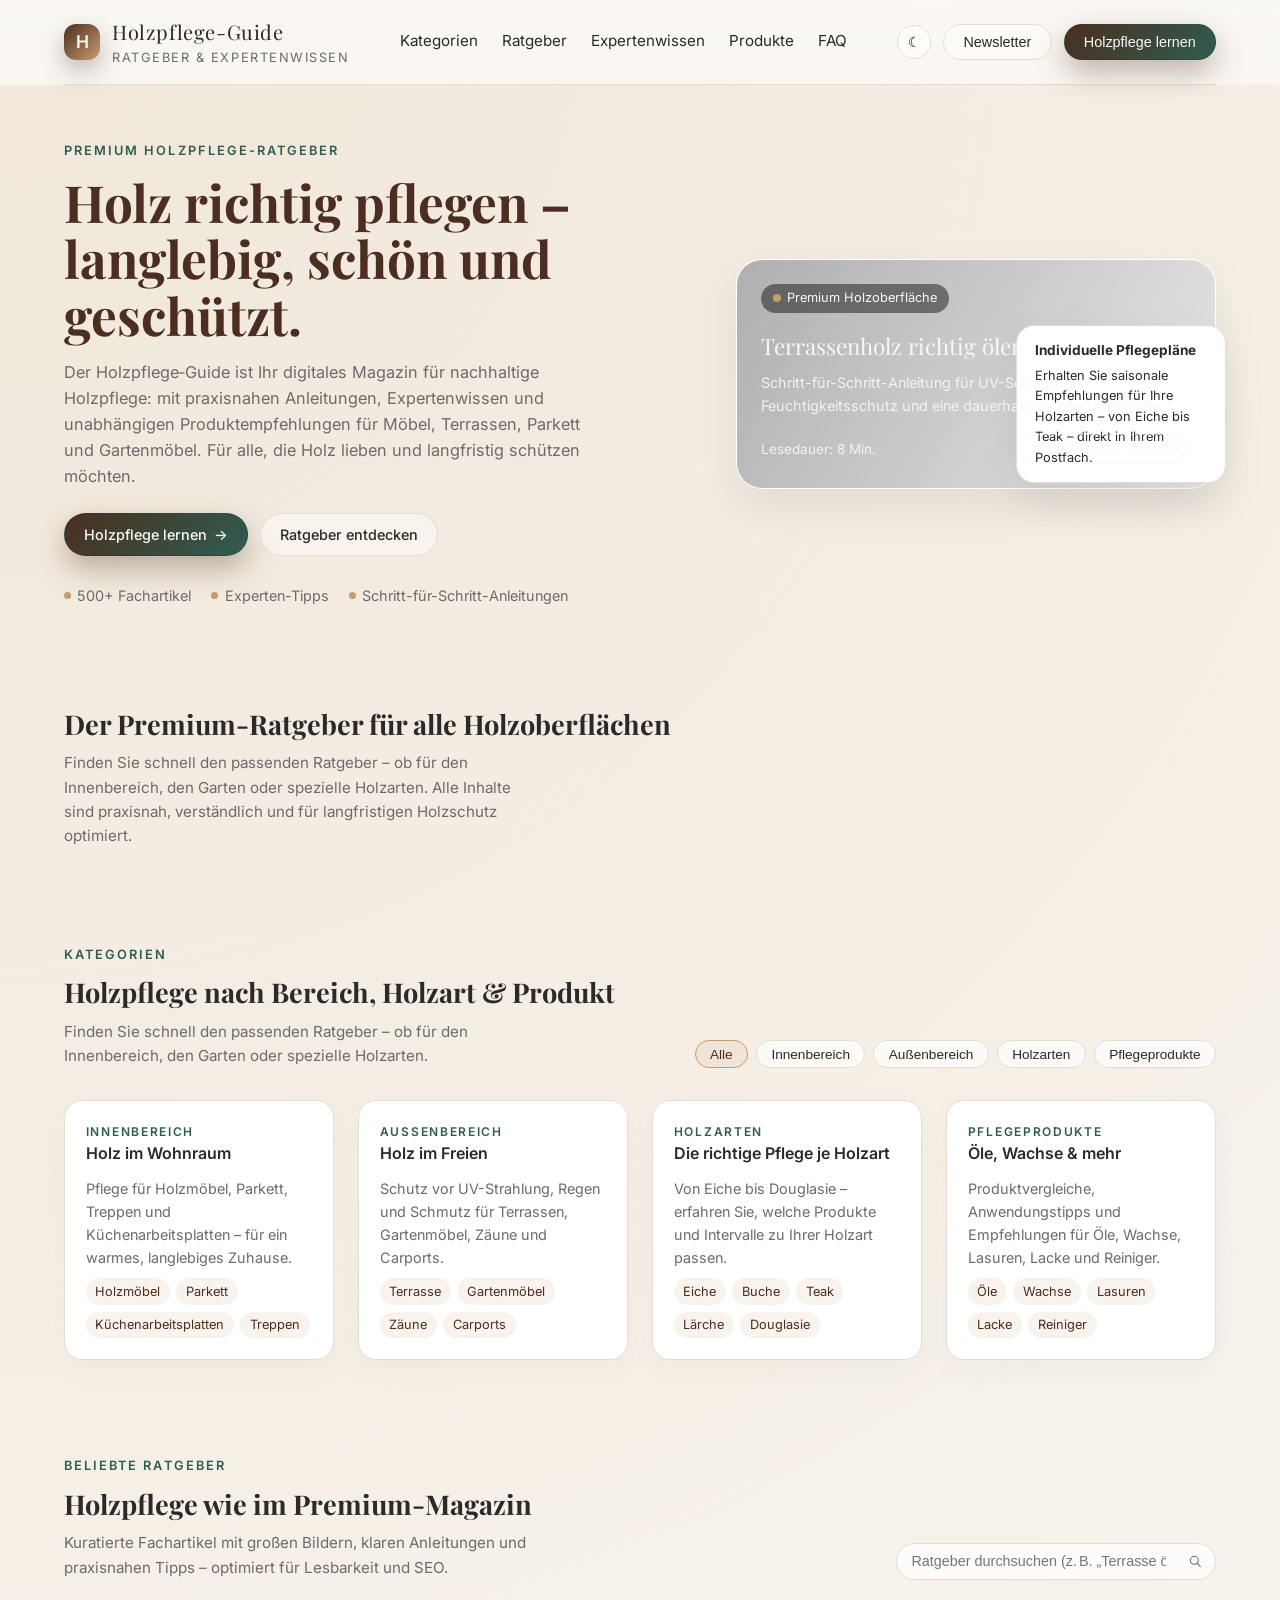
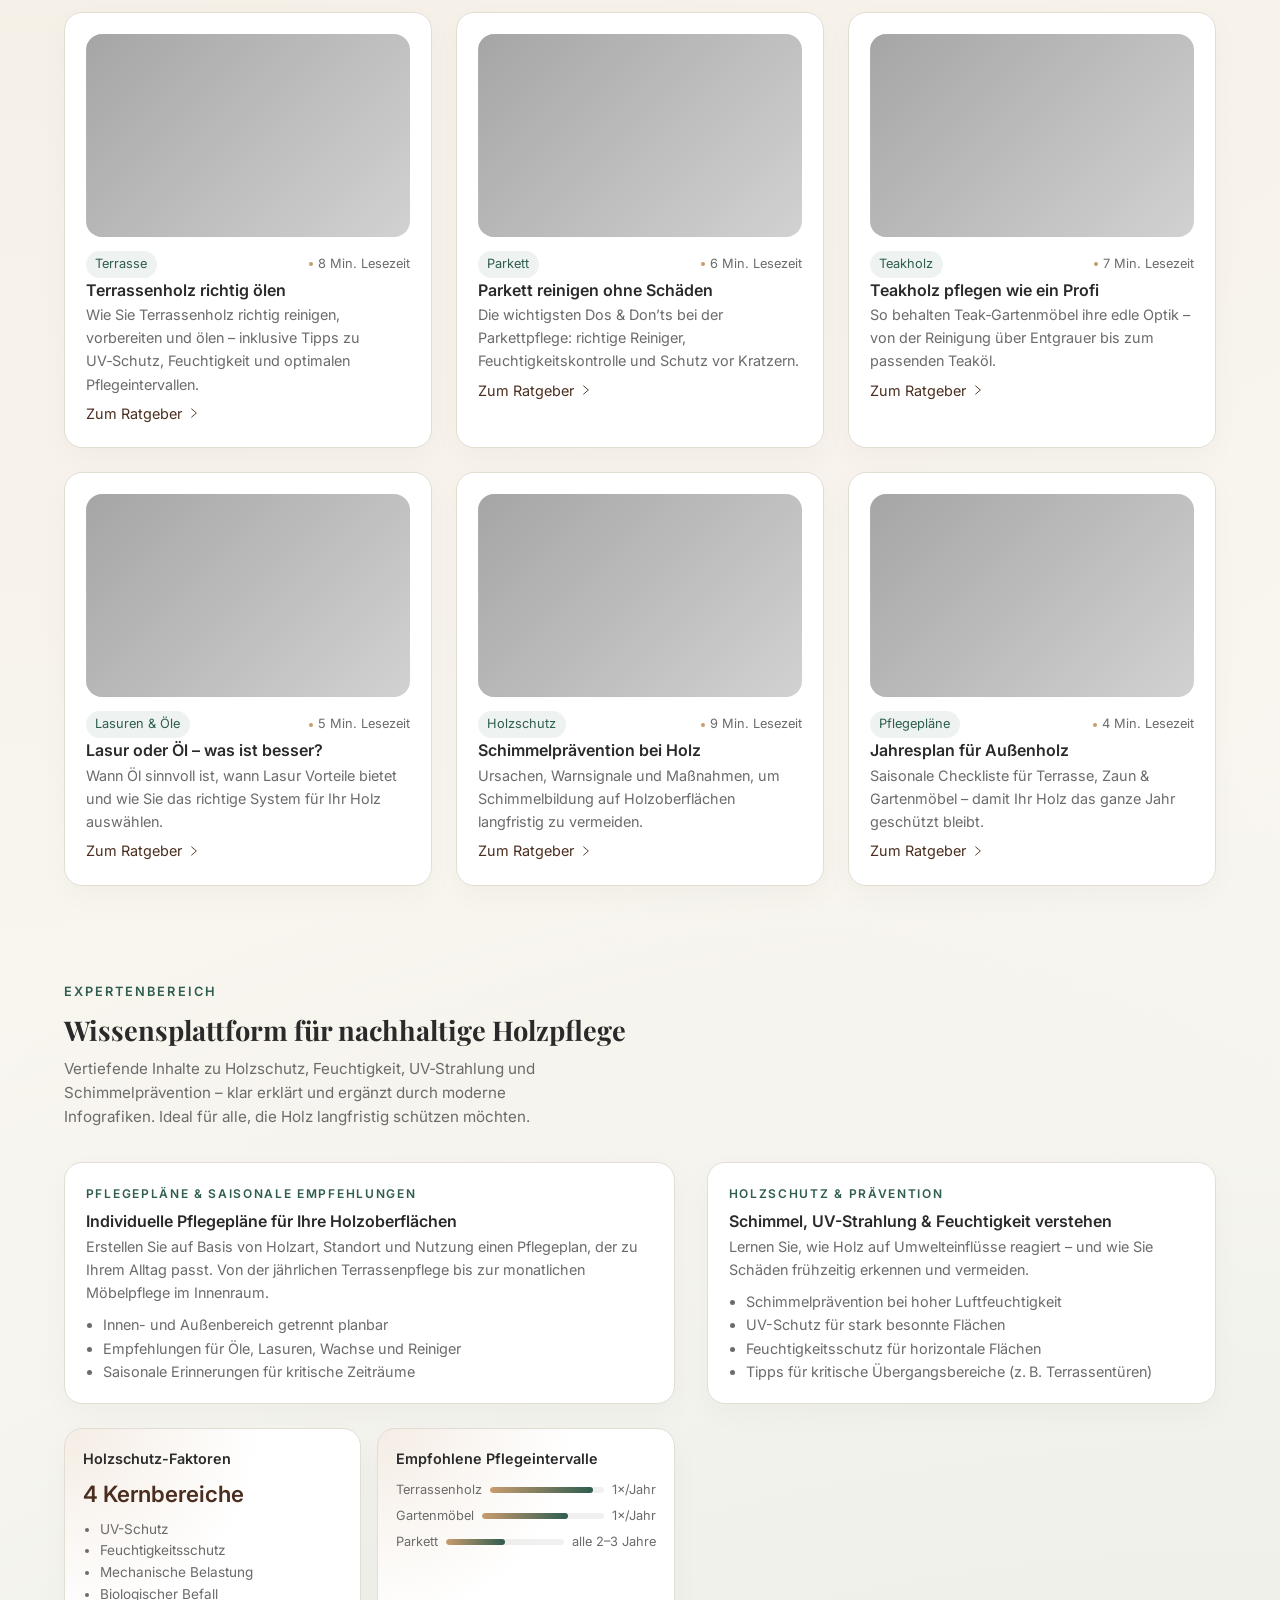
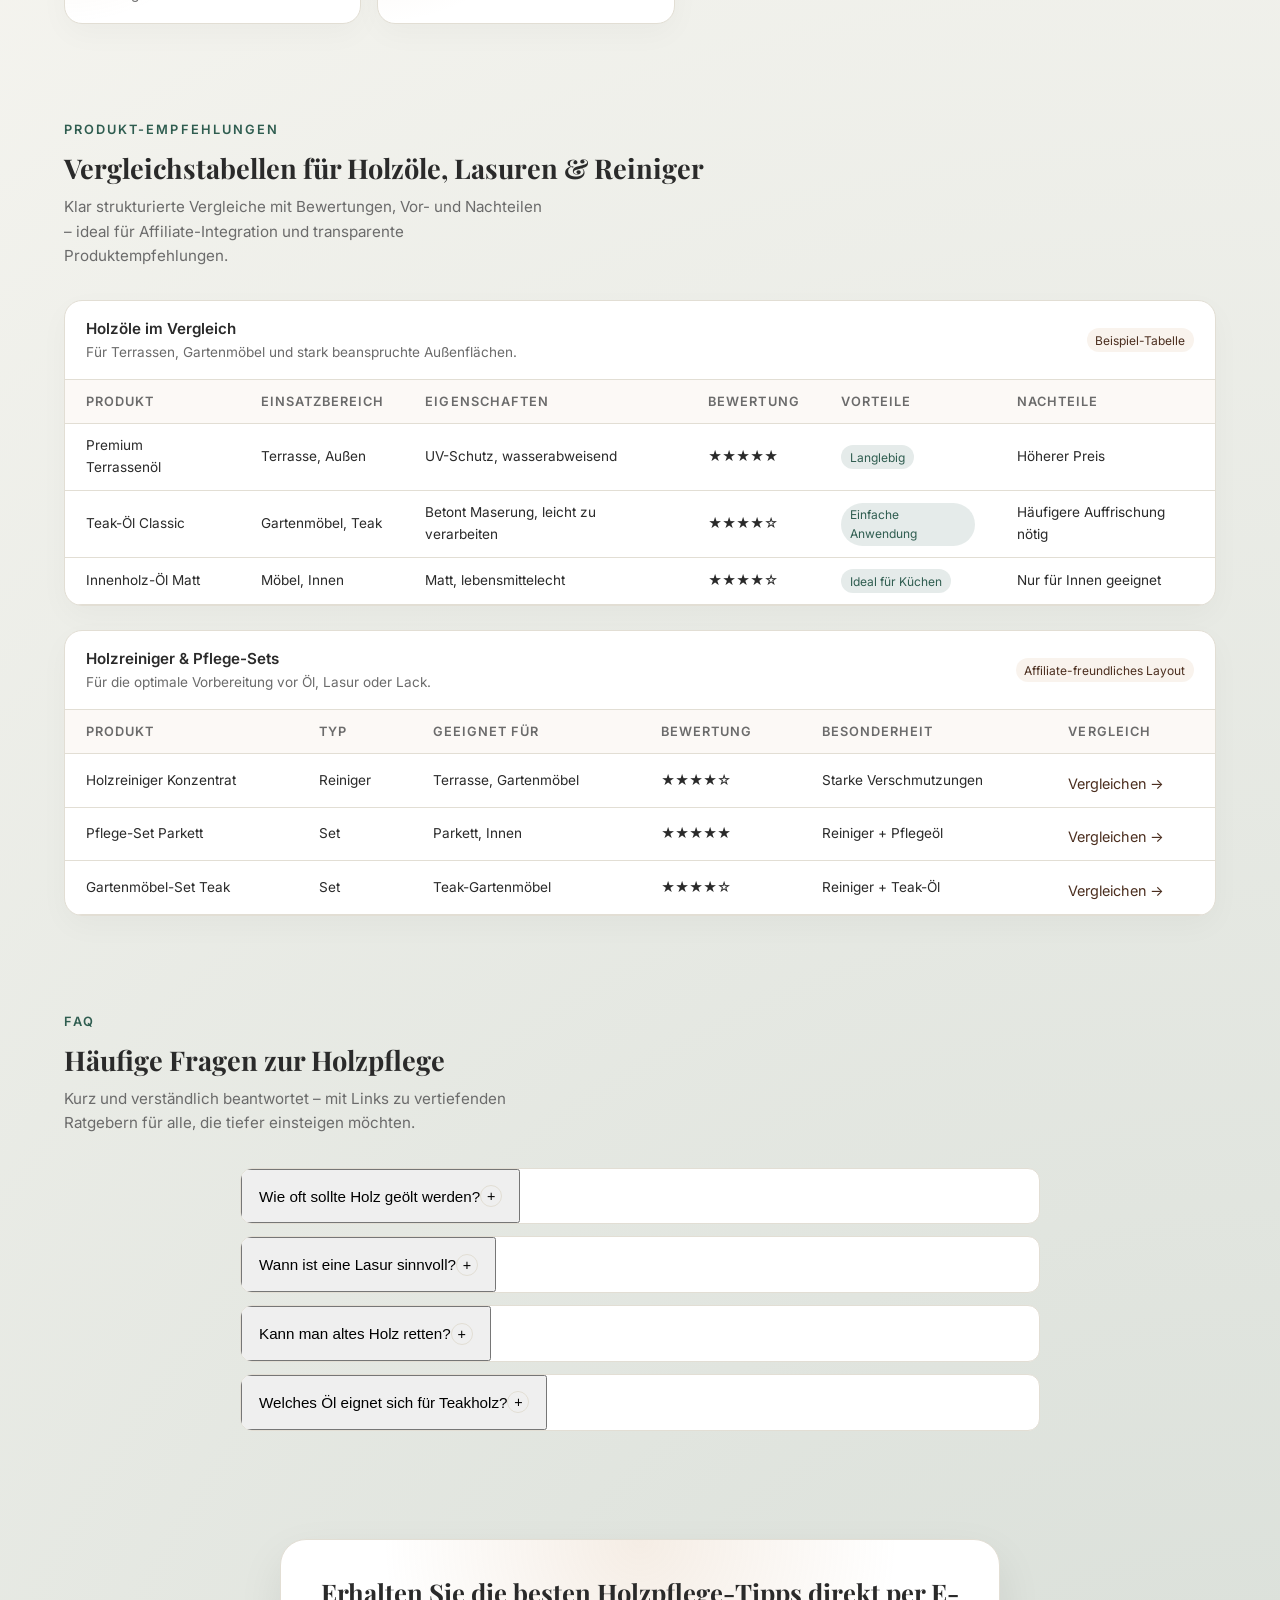
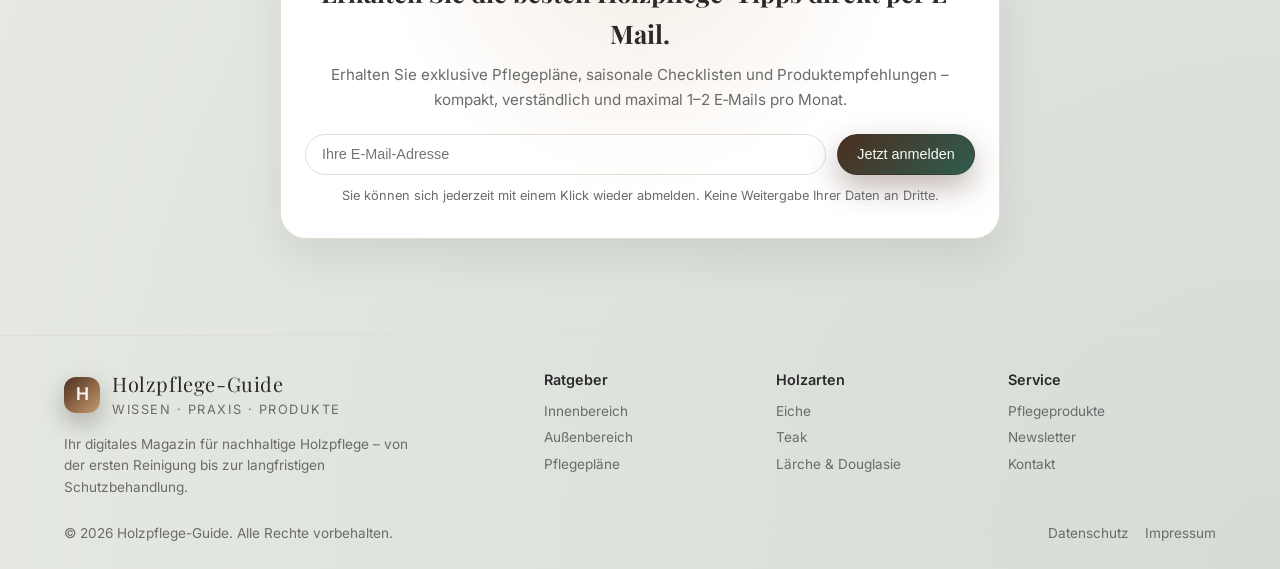
==== index.html @ ee6a43b9 "Update index.html" ====
<!DOCTYPE html>
<html lang="de">
<head>
  <meta charset="UTF-8" />
  
  <link rel="stylesheet" href="/assets/css/style.css">
  
  <title>Holzpflege‑Guide – Expertenwissen, Anleitungen & Produktempfehlungen für Holz</title>
  <meta name="viewport" content="width=device-width, initial-scale=1" />
  <meta name="description" content="Der Holzpflege‑Guide bietet praxisnahe Anleitungen, Expertenwissen und Produktvergleiche für Terrassen, Möbel, Parkett und Gartenholz. Lernen Sie, wie Holz dauerhaft schön und geschützt bleibt." />

  <script type="application/ld+json">
  {
    "@context": "https://schema.org",
    "@type": "WebSite",
    "name": "Holzpflege-Guide",
    "url": "https://www.holzpflege-guide.de/",
    "description": "Der Holzpflege-Guide bietet praxisnahe Anleitungen, Expertenwissen und Produktvergleiche für Terrassen, Möbel, Parkett und Gartenholz.",
    "publisher": {
      "@type": "Organization",
      "name": "Holzpflege-Guide",
      "logo": {
        "@type": "ImageObject",
        "url": "https://www.holzpflege-guide.de/logo.png"
      }
    },
    "potentialAction": {
      "@type": "SearchAction",
      "target": "https://www.holzpflege-guide.de/?s={search_term_string}",
      "query-input": "required name=search_term_string"
    }
  }
  </script>
  
  <script type="application/ld+json">
  {
    "@context": "https://schema.org",
    "@type": "Organization",
    "name": "Holzpflege-Guide",
    "url": "https://www.holzpflege-guide.de/",
    "logo": "https://www.holzpflege-guide.de/logo.png",
    "sameAs": [
      "https://www.pinterest.de/",
      "https://www.instagram.com/"
    ]
  }
  </script>
  
  <script type="application/ld+json">
  {
    "@context": "https://schema.org",
    "@type": "BreadcrumbList",
    "itemListElement": [
      {
        "@type": "ListItem",
        "position": 1,
        "name": "Startseite",
        "item": "https://www.holzpflege-guide.de/"
        }
      ]
  }
  </script>
  
  <!-- Google Fonts -->
  <link href="https://fonts.googleapis.com/css2?family=Playfair+Display:wght@500;700&family=Inter:wght@300;400;500;600;700&display=swap" rel="stylesheet">

  <style>
    :root {
      --walnut: #4B2E1F;
      --oak: #C89B6D;
      --forest: #2F5D50;
      --cream: #FAF8F3;
      --anthracite: #2A2A2A;

      --bg: #FAF8F3;
      --bg-elevated: #FFFFFF;
      --text-main: #2A2A2A;
      --text-muted: #6B6B6B;
      --border-subtle: #E2DED4;
      --shadow-soft: 0 18px 45px rgba(0, 0, 0, 0.08);
      --radius-lg: 18px;
      --radius-md: 12px;
      --radius-pill: 999px;
      --transition-fast: 0.2s ease-out;
    }

    [data-theme="dark"] {
      --bg: #121212;
      --bg-elevated: #1C1C1C;
      --text-main: #F5F5F5;
      --text-muted: #A0A0A0;
      --border-subtle: #333333;
      --shadow-soft: 0 18px 45px rgba(0, 0, 0, 0.6);
    }

    * {
      box-sizing: border-box;
      margin: 0;
      padding: 0;
    }

    body {
      font-family: "Inter", system-ui, -apple-system, BlinkMacSystemFont, sans-serif;
      background: var(--bg);
      color: var(--text-main);
      line-height: 1.6;
      -webkit-font-smoothing: antialiased;
    }

    img {
      max-width: 100%;
      display: block;
    }

    a {
      color: inherit;
      text-decoration: none;
    }

    .page {
      min-height: 100vh;
      background: radial-gradient(circle at top left, rgba(200,155,109,0.18), transparent 55%),
                  radial-gradient(circle at bottom right, rgba(47,93,80,0.18), transparent 55%),
                  var(--bg);
    }

    .container {
      width: 100%;
      max-width: 1200px;
      margin: 0 auto;
      padding: 0 1.5rem;
    }

    header {
      position: sticky;
      top: 0;
      z-index: 50;
      backdrop-filter: blur(16px);
      background: linear-gradient(to bottom, rgba(250,248,243,0.96), rgba(250,248,243,0.85));
    }

    [data-theme="dark"] header {
      background: linear-gradient(to bottom, rgba(18,18,18,0.96), rgba(18,18,18,0.85));
    }

    .nav {
      display: flex;
      align-items: center;
      justify-content: space-between;
      padding: 1rem 0;
      border-bottom: 1px solid var(--border-subtle);
    }

    .logo {
      display: flex;
      align-items: center;
      gap: 0.75rem;
    }

    .logo-mark {
      width: 36px;
      height: 36px;
      border-radius: 12px;
      background: linear-gradient(135deg, var(--walnut), var(--oak));
      display: flex;
      align-items: center;
      justify-content: center;
      color: #FAF8F3;
      font-weight: 600;
      font-size: 1.1rem;
      box-shadow: 0 10px 25px rgba(0,0,0,0.25);
    }

    .logo-text {
      display: flex;
      flex-direction: column;
    }

    .logo-title {
      font-family: "Playfair Display", serif;
      font-size: 1.25rem;
      letter-spacing: 0.03em;
    }

    .logo-sub {
      font-size: 0.8rem;
      color: var(--text-muted);
      text-transform: uppercase;
      letter-spacing: 0.12em;
    }

    .nav-links {
      display: none;
      gap: 1.5rem;
      font-size: 0.95rem;
    }

    .nav-links a {
      position: relative;
      padding-bottom: 0.1rem;
    }

    .nav-links a::after {
      content: "";
      position: absolute;
      left: 0;
      bottom: 0;
      width: 0;
      height: 2px;
      background: linear-gradient(90deg, var(--oak), var(--forest));
      transition: width var(--transition-fast);
    }

    .nav-links a:hover::after {
      width: 100%;
    }

    .nav-actions {
      display: flex;
      align-items: center;
      gap: 0.75rem;
    }

    .btn {
      border-radius: var(--radius-pill);
      padding: 0.55rem 1.2rem;
      font-size: 0.9rem;
      font-weight: 500;
      border: 1px solid transparent;
      cursor: pointer;
      display: inline-flex;
      align-items: center;
      gap: 0.4rem;
      transition: background var(--transition-fast), color var(--transition-fast), transform var(--transition-fast), box-shadow var(--transition-fast), border-color var(--transition-fast);
      background: none;
      color: var(--text-main);
    }

    .btn-primary {
      background: linear-gradient(135deg, var(--walnut), var(--forest));
      color: #FAF8F3;
      box-shadow: 0 12px 30px rgba(75,46,31,0.35);
      border-color: rgba(0,0,0,0.1);
    }

    .btn-primary:hover {
      transform: translateY(-1px);
      box-shadow: 0 16px 40px rgba(75,46,31,0.45);
    }

    .btn-ghost {
      border-color: var(--border-subtle);
      background: rgba(255,255,255,0.4);
    }

    [data-theme="dark"] .btn-ghost {
      background: rgba(0,0,0,0.2);
    }

    .btn-ghost:hover {
      border-color: var(--oak);
    }

    .theme-toggle {
      width: 34px;
      height: 34px;
      border-radius: 999px;
      border: 1px solid var(--border-subtle);
      display: inline-flex;
      align-items: center;
      justify-content: center;
      background: rgba(255,255,255,0.6);
      cursor: pointer;
      font-size: 0.9rem;
    }

    [data-theme="dark"] .theme-toggle {
      background: rgba(0,0,0,0.4);
    }

    .hero {
      padding: 3.5rem 0 3rem;
    }

    .hero-grid {
      display: grid;
      grid-template-columns: minmax(0, 1.3fr) minmax(0, 1fr);
      gap: 3rem;
      align-items: center;
    }

    .eyebrow {
      font-size: 0.8rem;
      text-transform: uppercase;
      letter-spacing: 0.16em;
      color: var(--forest);
      font-weight: 600;
      margin-bottom: 0.75rem;
    }

    .hero-title {
      font-family: "Playfair Display", serif;
      font-size: clamp(2.4rem, 4vw, 3.2rem);
      line-height: 1.1;
      margin-bottom: 1rem;
      color: var(--walnut);
    }

    [data-theme="dark"] .hero-title {
      color: #F3E4D4;
    }

    .hero-sub {
      font-size: 1.02rem;
      color: var(--text-muted);
      max-width: 34rem;
      margin-bottom: 1.5rem;
    }

    .hero-actions {
      display: flex;
      flex-wrap: wrap;
      gap: 0.75rem;
      margin-bottom: 1.75rem;
    }

    .hero-meta {
      display: flex;
      flex-wrap: wrap;
      gap: 1.25rem;
      font-size: 0.9rem;
      color: var(--text-muted);
    }

    .hero-meta-item {
      display: inline-flex;
      align-items: center;
      gap: 0.4rem;
    }

    .hero-meta-dot {
      width: 7px;
      height: 7px;
      border-radius: 999px;
      background: var(--oak);
    }

    .hero-media {
      position: relative;
    }

    .hero-card {
      background: var(--bg-elevated);
      border-radius: 26px;
      padding: 1.5rem;
      box-shadow: var(--shadow-soft);
      position: relative;
      overflow: hidden;
      border: 1px solid rgba(255,255,255,0.6);
    }

    [data-theme="dark"] .hero-card {
      border-color: rgba(255,255,255,0.04);
    }

    .hero-wood-bg {
      position: absolute;
      inset: 0;
      background-image:
        linear-gradient(120deg, rgba(0,0,0,0.35), rgba(0,0,0,0.1)),
        url("https://images.pexels.com/photos/129733/pexels-photo-129733.jpeg?auto=compress&cs=tinysrgb&w=1200");
      background-size: cover;
      background-position: center;
      filter: saturate(1.1);
      opacity: 0.9;
    }

    [data-theme="dark"] .hero-wood-bg {
      filter: saturate(1.1) brightness(0.8);
    }

    .hero-card-overlay {
      position: relative;
      z-index: 1;
      color: #FAF8F3;
    }

    .hero-card-tag {
      display: inline-flex;
      align-items: center;
      gap: 0.4rem;
      padding: 0.25rem 0.75rem;
      border-radius: 999px;
      background: rgba(0,0,0,0.45);
      font-size: 0.8rem;
      margin-bottom: 1rem;
    }

    .hero-card-title {
      font-family: "Playfair Display", serif;
      font-size: 1.4rem;
      margin-bottom: 0.4rem;
    }

    .hero-card-sub {
      font-size: 0.9rem;
      opacity: 0.9;
      margin-bottom: 1.1rem;
    }

    .hero-card-meta {
      display: flex;
      justify-content: space-between;
      align-items: center;
      font-size: 0.85rem;
      opacity: 0.9;
    }

    .hero-card-badge {
      padding: 0.25rem 0.7rem;
      border-radius: 999px;
      border: 1px solid rgba(250,248,243,0.6);
      font-size: 0.78rem;
    }

    .hero-floating {
      position: absolute;
      right: -10px;
      bottom: -10px;
      transform: translateY(-10%);
      background: var(--bg-elevated);
      border-radius: 18px;
      padding: 0.9rem 1.1rem;
      box-shadow: var(--shadow-soft);
      font-size: 0.8rem;
      max-width: 210px;
      border: 1px solid var(--border-subtle);
    }

    .hero-floating strong {
      display: block;
      margin-bottom: 0.25rem;
      font-size: 0.85rem;
    }

    .section {
      padding: 3rem 0;
    }

    .section-header {
      display: flex;
      justify-content: space-between;
      align-items: flex-end;
      gap: 1.5rem;
      margin-bottom: 2rem;
      flex-wrap: wrap;
    }

    .section-title {
      font-family: "Playfair Display", serif;
      font-size: 1.7rem;
      margin-bottom: 0.3rem;
    }

    .section-sub {
      font-size: 0.95rem;
      color: var(--text-muted);
      max-width: 30rem;
    }

    .section-tag {
      font-size: 0.8rem;
      text-transform: uppercase;
      letter-spacing: 0.16em;
      color: var(--forest);
      font-weight: 600;
      margin-bottom: 0.4rem;
    }

    .pill-nav {
      display: flex;
      flex-wrap: wrap;
      gap: 0.5rem;
      font-size: 0.85rem;
    }

    .pill-nav button {
      border-radius: 999px;
      border: 1px solid var(--border-subtle);
      padding: 0.35rem 0.9rem;
      background: rgba(255,255,255,0.7);
      cursor: pointer;
      color: var(--text-main);
      font-size: 0.85rem;
    }

    [data-theme="dark"] .pill-nav button {
      background: rgba(0,0,0,0.3);
    }

    .pill-nav button.active {
      border-color: var(--oak);
      background: rgba(200,155,109,0.12);
      color: var(--walnut);
    }

    [data-theme="dark"] .pill-nav button.active {
      color: #F3E4D4;
    }

    .grid {
      display: grid;
      gap: 1.5rem;
    }

    .grid-4 {
      grid-template-columns: repeat(4, minmax(0, 1fr));
    }

    .grid-3 {
      grid-template-columns: repeat(3, minmax(0, 1fr));
    }

    .grid-2 {
      grid-template-columns: repeat(2, minmax(0, 1fr));
    }

    .card {
      background: var(--bg-elevated);
      border-radius: var(--radius-lg);
      padding: 1.3rem;
      border: 1px solid var(--border-subtle);
      box-shadow: 0 10px 30px rgba(0,0,0,0.03);
      position: relative;
      overflow: hidden;
      transition: transform var(--transition-fast), box-shadow var(--transition-fast), border-color var(--transition-fast), background var(--transition-fast);
    }

    .card:hover {
      transform: translateY(-4px);
      box-shadow: var(--shadow-soft);
      border-color: rgba(200,155,109,0.6);
    }

    .card-header {
      display: flex;
      justify-content: space-between;
      align-items: center;
      margin-bottom: 0.6rem;
    }

    .card-title {
      font-weight: 600;
      font-size: 1rem;
    }

    .card-sub {
      font-size: 0.9rem;
      color: var(--text-muted);
      margin-bottom: 0.6rem;
    }

    .card-tag {
      font-size: 0.75rem;
      text-transform: uppercase;
      letter-spacing: 0.14em;
      color: var(--forest);
      font-weight: 600;
    }

    .card-chip-row {
      display: flex;
      flex-wrap: wrap;
      gap: 0.4rem;
      margin-top: 0.5rem;
    }

    .chip {
      font-size: 0.8rem;
      padding: 0.2rem 0.6rem;
      border-radius: 999px;
      background: rgba(200,155,109,0.12);
      color: var(--walnut);
    }

    [data-theme="dark"] .chip {
      color: #F3E4D4;
    }

    .article-card {
      display: flex;
      flex-direction: column;
      gap: 0.9rem;
    }

    .article-media {
      position: relative;
      border-radius: 16px;
      overflow: hidden;
      background: #ddd;
      aspect-ratio: 16 / 10;
    }

    .article-media::before {
      content: "";
      position: absolute;
      inset: 0;
      background-image:
        linear-gradient(135deg, rgba(0,0,0,0.25), rgba(0,0,0,0.05)),
        url("https://images.pexels.com/photos/2450021/pexels-photo-2450021.jpeg?auto=compress&cs=tinysrgb&w=1200");
      background-size: cover;
      background-position: center;
      transition: transform var(--transition-fast);
    }

    .card:hover .article-media::before {
      transform: scale(1.03);
    }

    .article-meta {
      display: flex;
      justify-content: space-between;
      align-items: center;
      font-size: 0.8rem;
      color: var(--text-muted);
    }

    .article-category {
      font-size: 0.8rem;
      padding: 0.2rem 0.6rem;
      border-radius: 999px;
      background: rgba(47,93,80,0.08);
      color: var(--forest);
    }

    .article-time {
      display: inline-flex;
      align-items: center;
      gap: 0.3rem;
    }

    .article-time span {
      width: 4px;
      height: 4px;
      border-radius: 999px;
      background: var(--oak);
    }

    .article-title {
      font-weight: 600;
      font-size: 1rem;
    }

    .article-excerpt {
      font-size: 0.9rem;
      color: var(--text-muted);
    }

    .article-link {
      font-size: 0.9rem;
      margin-top: 0.4rem;
      color: var(--walnut);
      display: inline-flex;
      align-items: center;
      gap: 0.3rem;
    }

    [data-theme="dark"] .article-link {
      color: #F3E4D4;
    }

    .article-link svg {
      width: 14px;
      height: 14px;
    }

    .expert-grid {
      display: grid;
      grid-template-columns: minmax(0, 1.2fr) minmax(0, 1fr);
      gap: 2rem;
      align-items: start;
    }

    .expert-infocards {
      display: grid;
      grid-template-columns: repeat(2, minmax(0, 1fr));
      gap: 1rem;
    }

    .infographic-card {
      background: radial-gradient(circle at top left, rgba(200,155,109,0.18), transparent 55%),
                  var(--bg-elevated);
      border-radius: var(--radius-lg);
      padding: 1.1rem;
      border: 1px solid var(--border-subtle);
      box-shadow: 0 10px 30px rgba(0,0,0,0.03);
      font-size: 0.9rem;
    }

    .infographic-title {
      font-weight: 600;
      margin-bottom: 0.4rem;
    }

    .infographic-metric {
      font-size: 1.4rem;
      font-weight: 600;
      color: var(--walnut);
      margin: 0.4rem 0;
    }

    [data-theme="dark"] .infographic-metric {
      color: #F3E4D4;
    }

    .infographic-bars {
      margin-top: 0.6rem;
    }

    .bar-row {
      display: flex;
      align-items: center;
      gap: 0.5rem;
      margin-bottom: 0.35rem;
      font-size: 0.8rem;
      color: var(--text-muted);
    }

    .bar-track {
      flex: 1;
      height: 6px;
      border-radius: 999px;
      background: rgba(0,0,0,0.06);
      overflow: hidden;
    }

    [data-theme="dark"] .bar-track {
      background: rgba(255,255,255,0.08);
    }

    .bar-fill {
      height: 100%;
      border-radius: 999px;
      background: linear-gradient(90deg, var(--oak), var(--forest));
    }

    .table-wrapper {
      background: var(--bg-elevated);
      border-radius: var(--radius-lg);
      border: 1px solid var(--border-subtle);
      box-shadow: 0 10px 30px rgba(0,0,0,0.03);
      overflow: hidden;
    }

    .table-header {
      padding: 1rem 1.3rem;
      border-bottom: 1px solid var(--border-subtle);
      display: flex;
      justify-content: space-between;
      align-items: center;
      gap: 1rem;
    }

    .table-header-title {
      font-weight: 600;
      font-size: 0.95rem;
    }

    .table-header-sub {
      font-size: 0.85rem;
      color: var(--text-muted);
    }

    .table {
      width: 100%;
      border-collapse: collapse;
      font-size: 0.85rem;
    }

    .table thead {
      background: rgba(200,155,109,0.06);
    }

    .table th,
    .table td {
      padding: 0.7rem 1.3rem;
      text-align: left;
      border-bottom: 1px solid var(--border-subtle);
    }

    .table th {
      font-weight: 600;
      font-size: 0.8rem;
      text-transform: uppercase;
      letter-spacing: 0.08em;
      color: var(--text-muted);
    }

    .badge {
      display: inline-flex;
      align-items: center;
      justify-content: center;
      padding: 0.15rem 0.55rem;
      border-radius: 999px;
      font-size: 0.75rem;
      background: rgba(47,93,80,0.08);
      color: var(--forest);
    }

    .badge-positive {
      background: rgba(47,93,80,0.12);
      color: var(--forest);
    }

    .badge-neutral {
      background: rgba(200,155,109,0.12);
      color: var(--walnut);
    }

    .faq {
      max-width: 800px;
      margin: 0 auto;
    }

    .faq-item {
      border-radius: var(--radius-md);
      border: 1px solid var(--border-subtle);
      background: var(--bg-elevated);
      margin-bottom: 0.75rem;
      overflow: hidden;
    }

    .faq-question {
      padding: 0.9rem 1rem;
      display: flex;
      justify-content: space-between;
      align-items: center;
      cursor: pointer;
      font-size: 0.95rem;
    }

    .faq-question span {
      font-weight: 500;
    }

    .faq-toggle {
      width: 22px;
      height: 22px;
      border-radius: 999px;
      border: 1px solid var(--border-subtle);
      display: inline-flex;
      align-items: center;
      justify-content: center;
      font-size: 0.9rem;
    }

    .faq-answer {
      max-height: 0;
      overflow: hidden;
      transition: max-height 0.25s ease-out;
      padding: 0 1rem;
      font-size: 0.9rem;
      color: var(--text-muted);
    }

    .faq-item.open .faq-answer {
      padding-bottom: 0.9rem;
    }

    .newsletter {
      max-width: 720px;
      margin: 0 auto;
      text-align: center;
      background: radial-gradient(circle at top, rgba(200,155,109,0.18), transparent 55%),
                  var(--bg-elevated);
      border-radius: 26px;
      padding: 2rem 1.5rem;
      border: 1px solid var(--border-subtle);
      box-shadow: var(--shadow-soft);
    }

    .newsletter-title {
      font-family: "Playfair Display", serif;
      font-size: 1.6rem;
      margin-bottom: 0.6rem;
    }

    .newsletter-sub {
      font-size: 0.95rem;
      color: var(--text-muted);
      margin-bottom: 1.4rem;
    }

    .newsletter-form {
      display: flex;
      flex-wrap: wrap;
      gap: 0.7rem;
      justify-content: center;
    }

    .newsletter-input {
      min-width: 0;
      flex: 1 1 220px;
      border-radius: var(--radius-pill);
      border: 1px solid var(--border-subtle);
      padding: 0.7rem 1rem;
      font-size: 0.9rem;
      background: rgba(255,255,255,0.8);
      color: var(--text-main);
    }

    [data-theme="dark"] .newsletter-input {
      background: rgba(0,0,0,0.3);
    }

    .newsletter-note {
      margin-top: 0.7rem;
      font-size: 0.8rem;
      color: var(--text-muted);
    }

    footer {
      margin-top: 3rem;
      border-top: 1px solid var(--border-subtle);
      padding: 2rem 0 1.5rem;
      font-size: 0.85rem;
    }

    .footer-grid {
      display: grid;
      grid-template-columns: minmax(0, 2fr) minmax(0, 3fr);
      gap: 2rem;
      margin-bottom: 1.5rem;
    }

    .footer-links {
      display: grid;
      grid-template-columns: repeat(3, minmax(0, 1fr));
      gap: 1.5rem;
    }

    .footer-heading {
      font-weight: 600;
      margin-bottom: 0.6rem;
      font-size: 0.9rem;
    }

    .footer-links a {
      display: block;
      margin-bottom: 0.3rem;
      color: var(--text-muted);
    }

    .footer-bottom {
      display: flex;
      justify-content: space-between;
      align-items: center;
      gap: 1rem;
      flex-wrap: wrap;
      color: var(--text-muted);
    }

    .search-box {
      position: relative;
      max-width: 320px;
      width: 100%;
    }

    .search-box input {
      width: 100%;
      border-radius: var(--radius-pill);
      border: 1px solid var(--border-subtle);
      padding: 0.6rem 2.2rem 0.6rem 0.9rem;
      font-size: 0.9rem;
      background: rgba(255,255,255,0.8);
      color: var(--text-main);
    }

    [data-theme="dark"] .search-box input {
      background: rgba(0,0,0,0.3);
    }

    .search-box svg {
      position: absolute;
      right: 0.8rem;
      top: 50%;
      transform: translateY(-50%);
      width: 16px;
      height: 16px;
      opacity: 0.7;
    }

    @media (max-width: 960px) {
      .hero-grid {
        grid-template-columns: minmax(0, 1fr);
      }

      .hero-media {
        order: -1;
      }

      .grid-4 {
        grid-template-columns: repeat(2, minmax(0, 1fr));
      }

      .grid-3 {
        grid-template-columns: repeat(2, minmax(0, 1fr));
      }

      .expert-grid {
        grid-template-columns: minmax(0, 1fr);
      }

      .footer-grid {
        grid-template-columns: minmax(0, 1fr);
      }
    }

    @media (max-width: 720px) {
      .nav-links {
        display: none;
      }

      .hero {
        padding-top: 2.5rem;
      }

      .grid-4,
      .grid-3,
      .grid-2 {
        grid-template-columns: minmax(0, 1fr);
      }

      .expert-infocards {
        grid-template-columns: minmax(0, 1fr);
      }

      .footer-links {
        grid-template-columns: minmax(0, 1fr) minmax(0, 1fr);
      }
    }

    @media (min-width: 900px) {
      .nav-links {
        display: flex;
      }
    }
  </style>
</head>
<body data-theme="light">
  <div class="page">
    <header>
      <div class="container">
        <nav class="nav">
          <div class="logo">
            <div class="logo-mark">H</div>
            <div class="logo-text">
              <div class="logo-title">Holzpflege-Guide</div>
              <div class="logo-sub">Ratgeber &amp; Expertenwissen</div>
            </div>
          </div>

          <div class="nav-links">
            <a href="#kategorien">Kategorien</a>
            <a href="#ratgeber">Ratgeber</a>
            <a href="#experten">Expertenwissen</a>
            <a href="#produkte">Produkte</a>
            <a href="#faq">FAQ</a>
          </div>

          <div class="nav-actions">
            <button class="theme-toggle" id="themeToggle" aria-label="Dark Mode umschalten">☾</button>
            <button class="btn btn-ghost">Newsletter</button>
            <button class="btn btn-primary">Holzpflege lernen</button>
          </div>
        </nav>
      </div>
    </header>

    <main>
      <section class="hero">
        <div class="container hero-grid">
          <div>
            <div class="eyebrow">Premium Holzpflege-Ratgeber</div>
            <h1 class="hero-title">Holz richtig pflegen – langlebig, schön und geschützt.</h1>
            <p class="hero-sub">
              Der Holzpflege‑Guide ist Ihr digitales Magazin für nachhaltige Holzpflege: 
              mit praxisnahen Anleitungen, Expertenwissen und unabhängigen Produktempfehlungen 
              für Möbel, Terrassen, Parkett und Gartenmöbel. 
              Für alle, die Holz lieben und langfristig schützen möchten.
            </p>

            <div class="hero-actions">
              <a href="#ratgeber" class="btn btn-primary">
                Holzpflege lernen
                <span>→</span>
              </a>
              <a href="#kategorien" class="btn btn-ghost">
                Ratgeber entdecken
              </a>
            </div>

            <div class="hero-meta">
              <div class="hero-meta-item">
                <span class="hero-meta-dot"></span>
                500+ Fachartikel
              </div>
              <div class="hero-meta-item">
                <span class="hero-meta-dot"></span>
                Experten-Tipps
              </div>
              <div class="hero-meta-item">
                <span class="hero-meta-dot"></span>
                Schritt-für-Schritt-Anleitungen
              </div>
            </div>
          </div>

          <div class="hero-media">
            <div class="hero-card">
              <div class="hero-wood-bg"></div>
              <div class="hero-card-overlay">
                <div class="hero-card-tag">
                  <span style="width:8px;height:8px;border-radius:999px;background:#C89B6D;display:inline-block;"></span>
                  Premium Holzoberfläche
                </div>
                <div class="hero-card-title">Terrassenholz richtig ölen</div>
                <div class="hero-card-sub">
                  Schritt-für-Schritt-Anleitung für UV-Schutz, Feuchtigkeitsschutz und eine dauerhaft schöne Oberfläche.
                </div>
                <div class="hero-card-meta">
                  <div>Lesedauer: 8 Min.</div>
                  <div class="hero-card-badge">Außenbereich · Terrasse</div>
                </div>
              </div>
            </div>

            <div class="hero-floating">
              <strong>Individuelle Pflegepläne</strong>
              Erhalten Sie saisonale Empfehlungen für Ihre Holzarten – von Eiche bis Teak – direkt in Ihrem Postfach.
            </div>
          </div>
        </div>
      </section>

      <section class="section">
        <div class="container">
          <h2 class="section-title">Der Premium‑Ratgeber für alle Holzoberflächen</h2>
          <p class="section-sub">
            Finden Sie schnell den passenden Ratgeber – ob für den Innenbereich, den Garten 
            oder spezielle Holzarten. Alle Inhalte sind praxisnah, verständlich und 
            für langfristigen Holzschutz optimiert.
          </p>
        </div>
      </section>
      
      <section class="section" id="kategorien">
        <div class="container">
          <div class="section-header">
            <div>
              <div class="section-tag">Kategorien</div>
              <h2 class="section-title">Holzpflege nach Bereich, Holzart &amp; Produkt</h2>
              <p class="section-sub">
                Finden Sie schnell den passenden Ratgeber – ob für den Innenbereich, den Garten oder spezielle Holzarten.
              </p>
            </div>
            <div class="pill-nav">
              <button class="active">Alle</button>
              <button>Innenbereich</button>
              <button>Außenbereich</button>
              <button>Holzarten</button>
              <button>Pflegeprodukte</button>
            </div>
          </div>

          <div class="grid grid-4">
            <article class="card">
              <div class="card-header">
                <div>
                  <div class="card-tag">Innenbereich</div>
                  <div class="card-title">Holz im Wohnraum</div>
                </div>
              </div>
              <p class="card-sub">
                Pflege für Holzmöbel, Parkett, Treppen und Küchenarbeitsplatten – für ein warmes, langlebiges Zuhause.
              </p>
              <div class="card-chip-row">
                <span class="chip">Holzmöbel</span>
                <span class="chip">Parkett</span>
                <span class="chip">Küchenarbeitsplatten</span>
                <span class="chip">Treppen</span>
              </div>
            </article>

            <article class="card">
              <div class="card-header">
                <div>
                  <div class="card-tag">Außenbereich</div>
                  <div class="card-title">Holz im Freien</div>
                </div>
              </div>
              <p class="card-sub">
                Schutz vor UV-Strahlung, Regen und Schmutz für Terrassen, Gartenmöbel, Zäune und Carports.
              </p>
              <div class="card-chip-row">
                <span class="chip">Terrasse</span>
                <span class="chip">Gartenmöbel</span>
                <span class="chip">Zäune</span>
                <span class="chip">Carports</span>
              </div>
            </article>

            <article class="card">
              <div class="card-header">
                <div>
                  <div class="card-tag">Holzarten</div>
                  <div class="card-title">Die richtige Pflege je Holzart</div>
                </div>
              </div>
              <p class="card-sub">
                Von Eiche bis Douglasie – erfahren Sie, welche Produkte und Intervalle zu Ihrer Holzart passen.
              </p>
              <div class="card-chip-row">
                <span class="chip">Eiche</span>
                <span class="chip">Buche</span>
                <span class="chip">Teak</span>
                <span class="chip">Lärche</span>
                <span class="chip">Douglasie</span>
              </div>
            </article>

            <article class="card">
              <div class="card-header">
                <div>
                  <div class="card-tag">Pflegeprodukte</div>
                  <div class="card-title">Öle, Wachse &amp; mehr</div>
                </div>
              </div>
              <p class="card-sub">
                Produktvergleiche, Anwendungstipps und Empfehlungen für Öle, Wachse, Lasuren, Lacke und Reiniger.
              </p>
              <div class="card-chip-row">
                <span class="chip">Öle</span>
                <span class="chip">Wachse</span>
                <span class="chip">Lasuren</span>
                <span class="chip">Lacke</span>
                <span class="chip">Reiniger</span>
              </div>
            </article>
          </div>
        </div>
      </section>

      <section class="section" id="ratgeber">
        <div class="container">
          <div class="section-header">
            <div>
              <div class="section-tag">Beliebte Ratgeber</div>
              <h2 class="section-title">Holzpflege wie im Premium-Magazin</h2>
              <p class="section-sub">
                Kuratierte Fachartikel mit großen Bildern, klaren Anleitungen und praxisnahen Tipps – optimiert für Lesbarkeit und SEO.
              </p>
            </div>
            <div class="search-box">
              <input type="search" placeholder="Ratgeber durchsuchen (z. B. „Terrasse ölen“)" aria-label="Ratgeber durchsuchen" />
              <svg viewBox="0 0 24 24" fill="none">
                <circle cx="11" cy="11" r="6" stroke="currentColor" stroke-width="1.6"></circle>
                <line x1="15.5" y1="15.5" x2="20" y2="20" stroke="currentColor" stroke-width="1.6" stroke-linecap="round"></line>
              </svg>
            </div>
          </div>

          <div class="grid grid-3">
            <article class="card article-card">
              <div class="article-media"></div>
              <div>
                <div class="article-meta">
                  <span class="article-category">Terrasse</span>
                  <span class="article-time">
                    <span></span>
                    8 Min. Lesezeit
                  </span>
                </div>
                <h3 class="article-title">Terrassenholz richtig ölen</h3>
                <p class="article-excerpt">
                    Wie Sie Terrassenholz richtig reinigen, vorbereiten und ölen – inklusive Tipps zu UV‑Schutz, Feuchtigkeit und optimalen Pflegeintervallen.
                </p>
                <a href="#" class="article-link">
                  Zum Ratgeber
                  <svg viewBox="0 0 24 24" fill="none">
                    <path d="M8 5L16 12L8 19" stroke="currentColor" stroke-width="1.6" stroke-linecap="round" stroke-linejoin="round"></path>
                  </svg>
                </a>
              </div>
            </article>

            <article class="card article-card">
              <div class="article-media"></div>
              <div>
                <div class="article-meta">
                  <span class="article-category">Parkett</span>
                  <span class="article-time">
                    <span></span>
                    6 Min. Lesezeit
                  </span>
                </div>
                <h3 class="article-title">Parkett reinigen ohne Schäden</h3>
                <p class="article-excerpt">
                    Die wichtigsten Dos & Don’ts bei der Parkettpflege: richtige Reiniger, Feuchtigkeitskontrolle und Schutz vor Kratzern.
                </p>
                <a href="#" class="article-link">
                  Zum Ratgeber
                  <svg viewBox="0 0 24 24" fill="none">
                    <path d="M8 5L16 12L8 19" stroke="currentColor" stroke-width="1.6" stroke-linecap="round" stroke-linejoin="round"></path>
                  </svg>
                </a>
              </div>
            </article>

            <article class="card article-card">
              <div class="article-media"></div>
              <div>
                <div class="article-meta">
                  <span class="article-category">Teakholz</span>
                  <span class="article-time">
                    <span></span>
                    7 Min. Lesezeit
                  </span>
                </div>
                <h3 class="article-title">Teakholz pflegen wie ein Profi</h3>
                <p class="article-excerpt">
                  So behalten Teak‑Gartenmöbel ihre edle Optik – von der Reinigung über Entgrauer bis zum passenden Teaköl.
                </p>
                <a href="#" class="article-link">
                  Zum Ratgeber
                  <svg viewBox="0 0 24 24" fill="none">
                    <path d="M8 5L16 12L8 19" stroke="currentColor" stroke-width="1.6" stroke-linecap="round" stroke-linejoin="round"></path>
                  </svg>
                </a>
              </div>
            </article>

            <article class="card article-card">
              <div class="article-media"></div>
              <div>
                <div class="article-meta">
                  <span class="article-category">Lasuren &amp; Öle</span>
                  <span class="article-time">
                    <span></span>
                    5 Min. Lesezeit
                  </span>
                </div>
                <h3 class="article-title">Lasur oder Öl – was ist besser?</h3>
                <p class="article-excerpt">
                  Wann Öl sinnvoll ist, wann Lasur Vorteile bietet und wie Sie das richtige System für Ihr Holz auswählen.
                </p>
                <a href="#" class="article-link">
                  Zum Ratgeber
                  <svg viewBox="0 0 24 24" fill="none">
                    <path d="M8 5L16 12L8 19" stroke="currentColor" stroke-width="1.6" stroke-linecap="round" stroke-linejoin="round"></path>
                  </svg>
                </a>
              </div>
            </article>

            <article class="card article-card">
              <div class="article-media"></div>
              <div>
                <div class="article-meta">
                  <span class="article-category">Holzschutz</span>
                  <span class="article-time">
                    <span></span>
                    9 Min. Lesezeit
                  </span>
                </div>
                <h3 class="article-title">Schimmelprävention bei Holz</h3>
                <p class="article-excerpt">
                  Ursachen, Warnsignale und Maßnahmen, um Schimmelbildung auf Holzoberflächen langfristig zu vermeiden.
                </p>
                <a href="#" class="article-link">
                  Zum Ratgeber
                  <svg viewBox="0 0 24 24" fill="none">
                    <path d="M8 5L16 12L8 19" stroke="currentColor" stroke-width="1.6" stroke-linecap="round" stroke-linejoin="round"></path>
                  </svg>
                </a>
              </div>
            </article>

            <article class="card article-card">
              <div class="article-media"></div>
              <div>
                <div class="article-meta">
                  <span class="article-category">Pflegepläne</span>
                  <span class="article-time">
                    <span></span>
                    4 Min. Lesezeit
                  </span>
                </div>
                <h3 class="article-title">Jahresplan für Außenholz</h3>
                <p class="article-excerpt">
                  Saisonale Checkliste für Terrasse, Zaun &amp; Gartenmöbel – damit Ihr Holz das ganze Jahr geschützt bleibt.
                </p>
                <a href="#" class="article-link">
                  Zum Ratgeber
                  <svg viewBox="0 0 24 24" fill="none">
                    <path d="M8 5L16 12L8 19" stroke="currentColor" stroke-width="1.6" stroke-linecap="round" stroke-linejoin="round"></path>
                  </svg>
                </a>
              </div>
            </article>
          </div>
        </div>
      </section>

      <section class="section" id="experten">
        <div class="container">
          <div class="section-header">
            <div>
              <div class="section-tag">Expertenbereich</div>
              <h2 class="section-title">Wissensplattform für nachhaltige Holzpflege</h2>
              <p class="section-sub">
                  Vertiefende Inhalte zu Holzschutz, Feuchtigkeit, UV‑Strahlung und Schimmelprävention – klar erklärt und ergänzt durch moderne Infografiken. Ideal für alle, die Holz langfristig schützen möchten.
              </p>
            </div>
          </div>

          <div class="expert-grid">
            <div>
              <div class="card" style="margin-bottom:1.5rem;">
                <div class="card-tag">Pflegepläne &amp; Saisonale Empfehlungen</div>
                <h3 class="card-title" style="margin-top:0.4rem;">Individuelle Pflegepläne für Ihre Holzoberflächen</h3>
                <p class="card-sub">
                  Erstellen Sie auf Basis von Holzart, Standort und Nutzung einen Pflegeplan, der zu Ihrem Alltag passt.
                  Von der jährlichen Terrassenpflege bis zur monatlichen Möbelpflege im Innenraum.
                </p>
                <ul style="font-size:0.9rem;color:var(--text-muted);padding-left:1.1rem;margin-top:0.4rem;">
                  <li>Innen- und Außenbereich getrennt planbar</li>
                  <li>Empfehlungen für Öle, Lasuren, Wachse und Reiniger</li>
                  <li>Saisonale Erinnerungen für kritische Zeiträume</li>
                </ul>
              </div>

              <div class="expert-infocards">
                <div class="infographic-card">
                  <div class="infographic-title">Holzschutz-Faktoren</div>
                  <div class="infographic-metric">4 Kernbereiche</div>
                  <ul style="font-size:0.85rem;color:var(--text-muted);padding-left:1.1rem;">
                    <li>UV-Schutz</li>
                    <li>Feuchtigkeitsschutz</li>
                    <li>Mechanische Belastung</li>
                    <li>Biologischer Befall</li>
                  </ul>
                </div>

                <div class="infographic-card">
                  <div class="infographic-title">Empfohlene Pflegeintervalle</div>
                  <div class="infographic-bars">
                    <div class="bar-row">
                      <span>Terrassenholz</span>
                      <div class="bar-track">
                        <div class="bar-fill" style="width:90%;"></div>
                      </div>
                      <span>1×/Jahr</span>
                    </div>
                    <div class="bar-row">
                      <span>Gartenmöbel</span>
                      <div class="bar-track">
                        <div class="bar-fill" style="width:70%;"></div>
                      </div>
                      <span>1×/Jahr</span>
                    </div>
                    <div class="bar-row">
                      <span>Parkett</span>
                      <div class="bar-track">
                        <div class="bar-fill" style="width:50%;"></div>
                      </div>
                      <span>alle 2–3 Jahre</span>
                    </div>
                  </div>
                </div>
              </div>
            </div>

            <aside class="card">
              <div class="card-tag">Holzschutz &amp; Prävention</div>
              <h3 class="card-title" style="margin-top:0.4rem;">Schimmel, UV-Strahlung &amp; Feuchtigkeit verstehen</h3>
              <p class="card-sub">
                Lernen Sie, wie Holz auf Umwelteinflüsse reagiert – und wie Sie Schäden frühzeitig erkennen und vermeiden.
              </p>
              <ul style="font-size:0.9rem;color:var(--text-muted);padding-left:1.1rem;margin-top:0.4rem;">
                <li>Schimmelprävention bei hoher Luftfeuchtigkeit</li>
                <li>UV-Schutz für stark besonnte Flächen</li>
                <li>Feuchtigkeitsschutz für horizontale Flächen</li>
                <li>Tipps für kritische Übergangsbereiche (z. B. Terrassentüren)</li>
              </ul>
            </aside>
          </div>
        </div>
      </section>

      <section class="section" id="produkte">
        <div class="container">
          <div class="section-header">
            <div>
              <div class="section-tag">Produkt-Empfehlungen</div>
              <h2 class="section-title">Vergleichstabellen für Holzöle, Lasuren &amp; Reiniger</h2>
              <p class="section-sub">
                Klar strukturierte Vergleiche mit Bewertungen, Vor- und Nachteilen – ideal für Affiliate-Integration und transparente Produktempfehlungen.
              </p>
            </div>
          </div>

          <div class="table-wrapper" style="margin-bottom:1.5rem;">
            <div class="table-header">
              <div>
                <div class="table-header-title">Holzöle im Vergleich</div>
                <div class="table-header-sub">Für Terrassen, Gartenmöbel und stark beanspruchte Außenflächen.</div>
              </div>
              <span class="badge badge-neutral">Beispiel-Tabelle</span>
            </div>
            <table class="table">
              <thead>
                <tr>
                  <th>Produkt</th>
                  <th>Einsatzbereich</th>
                  <th>Eigenschaften</th>
                  <th>Bewertung</th>
                  <th>Vorteile</th>
                  <th>Nachteile</th>
                </tr>
              </thead>
              <tbody>
                <tr>
                  <td>Premium Terrassenöl</td>
                  <td>Terrasse, Außen</td>
                  <td>UV-Schutz, wasserabweisend</td>
                  <td>★★★★★</td>
                  <td><span class="badge badge-positive">Langlebig</span></td>
                  <td>Höherer Preis</td>
                </tr>
                <tr>
                  <td>Teak-Öl Classic</td>
                  <td>Gartenmöbel, Teak</td>
                  <td>Betont Maserung, leicht zu verarbeiten</td>
                  <td>★★★★☆</td>
                  <td><span class="badge badge-positive">Einfache Anwendung</span></td>
                  <td>Häufigere Auffrischung nötig</td>
                </tr>
                <tr>
                  <td>Innenholz-Öl Matt</td>
                  <td>Möbel, Innen</td>
                  <td>Matt, lebensmittelecht</td>
                  <td>★★★★☆</td>
                  <td><span class="badge badge-positive">Ideal für Küchen</span></td>
                  <td>Nur für Innen geeignet</td>
                </tr>
              </tbody>
            </table>
          </div>

          <div class="table-wrapper">
            <div class="table-header">
              <div>
                <div class="table-header-title">Holzreiniger &amp; Pflege-Sets</div>
                <div class="table-header-sub">Für die optimale Vorbereitung vor Öl, Lasur oder Lack.</div>
              </div>
              <span class="badge badge-neutral">Affiliate-freundliches Layout</span>
            </div>
            <table class="table">
              <thead>
                <tr>
                  <th>Produkt</th>
                  <th>Typ</th>
                  <th>Geeignet für</th>
                  <th>Bewertung</th>
                  <th>Besonderheit</th>
                  <th>Vergleich</th>
                </tr>
              </thead>
              <tbody>
                <tr>
                  <td>Holzreiniger Konzentrat</td>
                  <td>Reiniger</td>
                  <td>Terrasse, Gartenmöbel</td>
                  <td>★★★★☆</td>
                  <td>Starke Verschmutzungen</td>
                  <td><a href="#" class="article-link">Vergleichen →</a></td>
                </tr>
                <tr>
                  <td>Pflege-Set Parkett</td>
                  <td>Set</td>
                  <td>Parkett, Innen</td>
                  <td>★★★★★</td>
                  <td>Reiniger + Pflegeöl</td>
                  <td><a href="#" class="article-link">Vergleichen →</a></td>
                </tr>
                <tr>
                  <td>Gartenmöbel-Set Teak</td>
                  <td>Set</td>
                  <td>Teak-Gartenmöbel</td>
                  <td>★★★★☆</td>
                  <td>Reiniger + Teak-Öl</td>
                  <td><a href="#" class="article-link">Vergleichen →</a></td>
                </tr>
              </tbody>
            </table>
          </div>
        </div>
      </section>

      <section class="section" id="faq">
        <div class="container">
          <div class="section-header">
            <div>
              <div class="section-tag">FAQ</div>
              <h2 class="section-title">Häufige Fragen zur Holzpflege</h2>
              <p class="section-sub">
                Kurz und verständlich beantwortet – mit Links zu vertiefenden Ratgebern für alle, die tiefer einsteigen möchten.
              </p>
            </div>
          </div>

          <div class="faq">
            <div class="faq-item">
              <button class="faq-question" type="button">
                <span>Wie oft sollte Holz geölt werden?</span>
                <span class="faq-toggle">+</span>
              </button>
              <div class="faq-answer">
                Im Außenbereich wird in der Regel eine Auffrischung einmal pro Jahr empfohlen, insbesondere bei stark
                bewitterten Flächen wie Terrassen. Im Innenbereich hängt das Intervall von Nutzung und Beanspruchung ab –
                häufig genutzte Flächen wie Esstische oder Arbeitsplatten profitieren von einer Auffrischung alle 1–2 Jahre.
              </div>
            </div>

            <div class="faq-item">
              <button class="faq-question" type="button">
                <span>Wann ist eine Lasur sinnvoll?</span>
                <span class="faq-toggle">+</span>
              </button>
              <div class="faq-answer">
                Lasuren sind ideal, wenn Sie Holz im Außenbereich vor UV-Strahlung und Feuchtigkeit schützen möchten und
                gleichzeitig die Holzstruktur sichtbar bleiben soll. Besonders bei Zäunen, Fassaden oder Carports ist eine
                hochwertige Lasur oft die beste Wahl.
              </div>
            </div>

            <div class="faq-item">
              <button class="faq-question" type="button">
                <span>Kann man altes Holz retten?</span>
                <span class="faq-toggle">+</span>
              </button>
              <div class="faq-answer">
                In vielen Fällen ja. Vergraute oder verschmutzte Oberflächen lassen sich durch Reinigen, Schleifen und
                anschließende Behandlung mit Öl, Lasur oder Lack deutlich aufwerten. Entscheidend ist, ob das Holz strukturell
                noch intakt ist und keine tiefgreifenden Schäden wie Fäulnis vorliegen.
              </div>
            </div>

            <div class="faq-item">
              <button class="faq-question" type="button">
                <span>Welches Öl eignet sich für Teakholz?</span>
                <span class="faq-toggle">+</span>
              </button>
              <div class="faq-answer">
                Für Teakholz eignen sich spezielle Teaköle, die auf die dichte Struktur und den hohen Eigenölgehalt des Holzes
                abgestimmt sind. Sie betonen die natürliche Farbe, schützen vor Vergrauung und lassen sich in der Regel leicht
                auffrischen, ohne abzuschleifen.
              </div>
            </div>
          </div>
        </div>
      </section>

      <section class="section" id="newsletter">
        <div class="container">
          <div class="newsletter">
            <h2 class="newsletter-title">Erhalten Sie die besten Holzpflege-Tipps direkt per E-Mail.</h2>
            <p class="newsletter-sub">
              Erhalten Sie exklusive Pflegepläne, saisonale Checklisten und Produktempfehlungen – kompakt, verständlich und maximal 1–2 E‑Mails pro Monat.
            </p>
            <form class="newsletter-form">
              <input type="email" class="newsletter-input" placeholder="Ihre E-Mail-Adresse" required />
              <button type="submit" class="btn btn-primary">
                Jetzt anmelden
              </button>
            </form>
            <p class="newsletter-note">
              Sie können sich jederzeit mit einem Klick wieder abmelden. Keine Weitergabe Ihrer Daten an Dritte.
            </p>
          </div>
        </div>
      </section>
    </main>

    <footer>
      <div class="container">
        <div class="footer-grid">
          <div>
            <div class="logo">
              <div class="logo-mark">H</div>
              <div class="logo-text">
                <div class="logo-title">Holzpflege-Guide</div>
                <div class="logo-sub">Wissen · Praxis · Produkte</div>
              </div>
            </div>
            <p style="margin-top:0.8rem;font-size:0.85rem;color:var(--text-muted);max-width:22rem;">
              Ihr digitales Magazin für nachhaltige Holzpflege – von der ersten Reinigung bis zur langfristigen Schutzbehandlung.
            </p>
          </div>

          <div class="footer-links">
            <div>
              <div class="footer-heading">Ratgeber</div>
              <a href="#ratgeber">Innenbereich</a>
              <a href="#ratgeber">Außenbereich</a>
              <a href="#ratgeber">Pflegepläne</a>
            </div>
            <div>
              <div class="footer-heading">Holzarten</div>
              <a href="#kategorien">Eiche</a>
              <a href="#kategorien">Teak</a>
              <a href="#kategorien">Lärche &amp; Douglasie</a>
            </div>
            <div>
              <div class="footer-heading">Service</div>
              <a href="#produkte">Pflegeprodukte</a>
              <a href="#newsletter">Newsletter</a>
              <a href="#">Kontakt</a>
            </div>
          </div>
        </div>

        <div class="footer-bottom">
          <div>© <span id="year"></span> Holzpflege-Guide. Alle Rechte vorbehalten.</div>
          <div style="display:flex;gap:1rem;">
            <a href="#">Datenschutz</a>
            <a href="#">Impressum</a>
          </div>
        </div>
      </div>
    </footer>
  </div>

  <script>
    const root = document.body;
    const toggle = document.getElementById("themeToggle");
    const storedTheme = window.localStorage.getItem("holzTheme");

    if (storedTheme === "dark") {
      root.setAttribute("data-theme", "dark");
      toggle.textContent = "☼";
    }

    toggle.addEventListener("click", () => {
      const current = root.getAttribute("data-theme");
      const next = current === "light" ? "dark" : "light";
      root.setAttribute("data-theme", next);
      toggle.textContent = next === "dark" ? "☼" : "☾";
      window.localStorage.setItem("holzTheme", next);
    });

    document.querySelectorAll(".faq-item").forEach((item) => {
      const btn = item.querySelector(".faq-question");
      btn.addEventListener("click", () => {
        const open = item.classList.contains("open");
        document.querySelectorAll(".faq-item").forEach((i) => {
          i.classList.remove("open");
          const ans = i.querySelector(".faq-answer");
          if (ans) ans.style.maxHeight = null;
          const t = i.querySelector(".faq-toggle");
          if (t) t.textContent = "+";
        });
        if (!open) {
          item.classList.add("open");
          const answer = item.querySelector(".faq-answer");
          if (answer) {
            answer.style.maxHeight = answer.scrollHeight + "px";
          }
          const toggle = item.querySelector(".faq-toggle");
          if (toggle) toggle.textContent = "–";
        }
      });
    });

    document.getElementById("year").textContent = new Date().getFullYear();
  </script>
</body>
</html>
---- assets/css/style.css ----
<style>
    :root {
      --walnut: #4B2E1F;
      --oak: #C89B6D;
      --forest: #2F5D50;
      --cream: #FAF8F3;
      --anthracite: #2A2A2A;

      --bg: #FAF8F3;
      --bg-elevated: #FFFFFF;
      --text-main: #2A2A2A;
      --text-muted: #6B6B6B;
      --border-subtle: #E2DED4;
      --shadow-soft: 0 18px 45px rgba(0, 0, 0, 0.08);
      --radius-lg: 18px;
      --radius-md: 12px;
      --radius-pill: 999px;
      --transition-fast: 0.2s ease-out;
    }

    [data-theme="dark"] {
      --bg: #121212;
      --bg-elevated: #1C1C1C;
      --text-main: #F5F5F5;
      --text-muted: #A0A0A0;
      --border-subtle: #333333;
      --shadow-soft: 0 18px 45px rgba(0, 0, 0, 0.6);
    }

    * {
      box-sizing: border-box;
      margin: 0;
      padding: 0;
    }

    body {
      font-family: "Inter", system-ui, -apple-system, BlinkMacSystemFont, sans-serif;
      background: var(--bg);
      color: var(--text-main);
      line-height: 1.6;
      -webkit-font-smoothing: antialiased;
    }

    img {
      max-width: 100%;
      display: block;
    }

    a {
      color: inherit;
      text-decoration: none;
    }

    .page {
      min-height: 100vh;
      background: radial-gradient(circle at top left, rgba(200,155,109,0.18), transparent 55%),
                  radial-gradient(circle at bottom right, rgba(47,93,80,0.18), transparent 55%),
                  var(--bg);
    }

    .container {
      width: 100%;
      max-width: 1200px;
      margin: 0 auto;
      padding: 0 1.5rem;
    }

    header {
      position: sticky;
      top: 0;
      z-index: 50;
      backdrop-filter: blur(16px);
      background: linear-gradient(to bottom, rgba(250,248,243,0.96), rgba(250,248,243,0.85));
    }

    [data-theme="dark"] header {
      background: linear-gradient(to bottom, rgba(18,18,18,0.96), rgba(18,18,18,0.85));
    }

    .nav {
      display: flex;
      align-items: center;
      justify-content: space-between;
      padding: 1rem 0;
      border-bottom: 1px solid var(--border-subtle);
    }

    .logo {
      display: flex;
      align-items: center;
      gap: 0.75rem;
    }

    .logo-mark {
      width: 36px;
      height: 36px;
      border-radius: 12px;
      background: linear-gradient(135deg, var(--walnut), var(--oak));
      display: flex;
      align-items: center;
      justify-content: center;
      color: #FAF8F3;
      font-weight: 600;
      font-size: 1.1rem;
      box-shadow: 0 10px 25px rgba(0,0,0,0.25);
    }

    .logo-text {
      display: flex;
      flex-direction: column;
    }

    .logo-title {
      font-family: "Playfair Display", serif;
      font-size: 1.25rem;
      letter-spacing: 0.03em;
    }

    .logo-sub {
      font-size: 0.8rem;
      color: var(--text-muted);
      text-transform: uppercase;
      letter-spacing: 0.12em;
    }

    .nav-links {
      display: none;
      gap: 1.5rem;
      font-size: 0.95rem;
    }

    .nav-links a {
      position: relative;
      padding-bottom: 0.1rem;
    }

    .nav-links a::after {
      content: "";
      position: absolute;
      left: 0;
      bottom: 0;
      width: 0;
      height: 2px;
      background: linear-gradient(90deg, var(--oak), var(--forest));
      transition: width var(--transition-fast);
    }

    .nav-links a:hover::after {
      width: 100%;
    }

    .nav-actions {
      display: flex;
      align-items: center;
      gap: 0.75rem;
    }

    .btn {
      border-radius: var(--radius-pill);
      padding: 0.55rem 1.2rem;
      font-size: 0.9rem;
      font-weight: 500;
      border: 1px solid transparent;
      cursor: pointer;
      display: inline-flex;
      align-items: center;
      gap: 0.4rem;
      transition: background var(--transition-fast), color var(--transition-fast), transform var(--transition-fast), box-shadow var(--transition-fast), border-color var(--transition-fast);
      background: none;
      color: var(--text-main);
    }

    .btn-primary {
      background: linear-gradient(135deg, var(--walnut), var(--forest));
      color: #FAF8F3;
      box-shadow: 0 12px 30px rgba(75,46,31,0.35);
      border-color: rgba(0,0,0,0.1);
    }

    .btn-primary:hover {
      transform: translateY(-1px);
      box-shadow: 0 16px 40px rgba(75,46,31,0.45);
    }

    .btn-ghost {
      border-color: var(--border-subtle);
      background: rgba(255,255,255,0.4);
    }

    [data-theme="dark"] .btn-ghost {
      background: rgba(0,0,0,0.2);
    }

    .btn-ghost:hover {
      border-color: var(--oak);
    }

    .theme-toggle {
      width: 34px;
      height: 34px;
      border-radius: 999px;
      border: 1px solid var(--border-subtle);
      display: inline-flex;
      align-items: center;
      justify-content: center;
      background: rgba(255,255,255,0.6);
      cursor: pointer;
      font-size: 0.9rem;
    }

    [data-theme="dark"] .theme-toggle {
      background: rgba(0,0,0,0.4);
    }

    .hero {
      padding: 3.5rem 0 3rem;
    }

    .hero-grid {
      display: grid;
      grid-template-columns: minmax(0, 1.3fr) minmax(0, 1fr);
      gap: 3rem;
      align-items: center;
    }

    .eyebrow {
      font-size: 0.8rem;
      text-transform: uppercase;
      letter-spacing: 0.16em;
      color: var(--forest);
      font-weight: 600;
      margin-bottom: 0.75rem;
    }

    .hero-title {
      font-family: "Playfair Display", serif;
      font-size: clamp(2.4rem, 4vw, 3.2rem);
      line-height: 1.1;
      margin-bottom: 1rem;
      color: var(--walnut);
    }

    [data-theme="dark"] .hero-title {
      color: #F3E4D4;
    }

    .hero-sub {
      font-size: 1.02rem;
      color: var(--text-muted);
      max-width: 34rem;
      margin-bottom: 1.5rem;
    }

    .hero-actions {
      display: flex;
      flex-wrap: wrap;
      gap: 0.75rem;
      margin-bottom: 1.75rem;
    }

    .hero-meta {
      display: flex;
      flex-wrap: wrap;
      gap: 1.25rem;
      font-size: 0.9rem;
      color: var(--text-muted);
    }

    .hero-meta-item {
      display: inline-flex;
      align-items: center;
      gap: 0.4rem;
    }

    .hero-meta-dot {
      width: 7px;
      height: 7px;
      border-radius: 999px;
      background: var(--oak);
    }

    .hero-media {
      position: relative;
    }

    .hero-card {
      background: var(--bg-elevated);
      border-radius: 26px;
      padding: 1.5rem;
      box-shadow: var(--shadow-soft);
      position: relative;
      overflow: hidden;
      border: 1px solid rgba(255,255,255,0.6);
    }

    [data-theme="dark"] .hero-card {
      border-color: rgba(255,255,255,0.04);
    }

    .hero-wood-bg {
      position: absolute;
      inset: 0;
      background-image:
        linear-gradient(120deg, rgba(0,0,0,0.35), rgba(0,0,0,0.1)),
        url("https://images.pexels.com/photos/129733/pexels-photo-129733.jpeg?auto=compress&cs=tinysrgb&w=1200");
      background-size: cover;
      background-position: center;
      filter: saturate(1.1);
      opacity: 0.9;
    }

    [data-theme="dark"] .hero-wood-bg {
      filter: saturate(1.1) brightness(0.8);
    }

    .hero-card-overlay {
      position: relative;
      z-index: 1;
      color: #FAF8F3;
    }

    .hero-card-tag {
      display: inline-flex;
      align-items: center;
      gap: 0.4rem;
      padding: 0.25rem 0.75rem;
      border-radius: 999px;
      background: rgba(0,0,0,0.45);
      font-size: 0.8rem;
      margin-bottom: 1rem;
    }

    .hero-card-title {
      font-family: "Playfair Display", serif;
      font-size: 1.4rem;
      margin-bottom: 0.4rem;
    }

    .hero-card-sub {
      font-size: 0.9rem;
      opacity: 0.9;
      margin-bottom: 1.1rem;
    }

    .hero-card-meta {
      display: flex;
      justify-content: space-between;
      align-items: center;
      font-size: 0.85rem;
      opacity: 0.9;
    }

    .hero-card-badge {
      padding: 0.25rem 0.7rem;
      border-radius: 999px;
      border: 1px solid rgba(250,248,243,0.6);
      font-size: 0.78rem;
    }

    .hero-floating {
      position: absolute;
      right: -10px;
      bottom: -10px;
      transform: translateY(-10%);
      background: var(--bg-elevated);
      border-radius: 18px;
      padding: 0.9rem 1.1rem;
      box-shadow: var(--shadow-soft);
      font-size: 0.8rem;
      max-width: 210px;
      border: 1px solid var(--border-subtle);
    }

    .hero-floating strong {
      display: block;
      margin-bottom: 0.25rem;
      font-size: 0.85rem;
    }

    .section {
      padding: 3rem 0;
    }

    .section-header {
      display: flex;
      justify-content: space-between;
      align-items: flex-end;
      gap: 1.5rem;
      margin-bottom: 2rem;
      flex-wrap: wrap;
    }

    .section-title {
      font-family: "Playfair Display", serif;
      font-size: 1.7rem;
      margin-bottom: 0.3rem;
    }

    .section-sub {
      font-size: 0.95rem;
      color: var(--text-muted);
      max-width: 30rem;
    }

    .section-tag {
      font-size: 0.8rem;
      text-transform: uppercase;
      letter-spacing: 0.16em;
      color: var(--forest);
      font-weight: 600;
      margin-bottom: 0.4rem;
    }

    .pill-nav {
      display: flex;
      flex-wrap: wrap;
      gap: 0.5rem;
      font-size: 0.85rem;
    }

    .pill-nav button {
      border-radius: 999px;
      border: 1px solid var(--border-subtle);
      padding: 0.35rem 0.9rem;
      background: rgba(255,255,255,0.7);
      cursor: pointer;
      color: var(--text-main);
      font-size: 0.85rem;
    }

    [data-theme="dark"] .pill-nav button {
      background: rgba(0,0,0,0.3);
    }

    .pill-nav button.active {
      border-color: var(--oak);
      background: rgba(200,155,109,0.12);
      color: var(--walnut);
    }

    [data-theme="dark"] .pill-nav button.active {
      color: #F3E4D4;
    }

    .grid {
      display: grid;
      gap: 1.5rem;
    }

    .grid-4 {
      grid-template-columns: repeat(4, minmax(0, 1fr));
    }

    .grid-3 {
      grid-template-columns: repeat(3, minmax(0, 1fr));
    }

    .grid-2 {
      grid-template-columns: repeat(2, minmax(0, 1fr));
    }

    .card {
      background: var(--bg-elevated);
      border-radius: var(--radius-lg);
      padding: 1.3rem;
      border: 1px solid var(--border-subtle);
      box-shadow: 0 10px 30px rgba(0,0,0,0.03);
      position: relative;
      overflow: hidden;
      transition: transform var(--transition-fast), box-shadow var(--transition-fast), border-color var(--transition-fast), background var(--transition-fast);
    }

    .card:hover {
      transform: translateY(-4px);
      box-shadow: var(--shadow-soft);
      border-color: rgba(200,155,109,0.6);
    }

    .card-header {
      display: flex;
      justify-content: space-between;
      align-items: center;
      margin-bottom: 0.6rem;
    }

    .card-title {
      font-weight: 600;
      font-size: 1rem;
    }

    .card-sub {
      font-size: 0.9rem;
      color: var(--text-muted);
      margin-bottom: 0.6rem;
    }

    .card-tag {
      font-size: 0.75rem;
      text-transform: uppercase;
      letter-spacing: 0.14em;
      color: var(--forest);
      font-weight: 600;
    }

    .card-chip-row {
      display: flex;
      flex-wrap: wrap;
      gap: 0.4rem;
      margin-top: 0.5rem;
    }

    .chip {
      font-size: 0.8rem;
      padding: 0.2rem 0.6rem;
      border-radius: 999px;
      background: rgba(200,155,109,0.12);
      color: var(--walnut);
    }

    [data-theme="dark"] .chip {
      color: #F3E4D4;
    }

    .article-card {
      display: flex;
      flex-direction: column;
      gap: 0.9rem;
    }

    .article-media {
      position: relative;
      border-radius: 16px;
      overflow: hidden;
      background: #ddd;
      aspect-ratio: 16 / 10;
    }

    .article-media::before {
      content: "";
      position: absolute;
      inset: 0;
      background-image:
        linear-gradient(135deg, rgba(0,0,0,0.25), rgba(0,0,0,0.05)),
        url("https://images.pexels.com/photos/2450021/pexels-photo-2450021.jpeg?auto=compress&cs=tinysrgb&w=1200");
      background-size: cover;
      background-position: center;
      transition: transform var(--transition-fast);
    }

    .card:hover .article-media::before {
      transform: scale(1.03);
    }

    .article-meta {
      display: flex;
      justify-content: space-between;
      align-items: center;
      font-size: 0.8rem;
      color: var(--text-muted);
    }

    .article-category {
      font-size: 0.8rem;
      padding: 0.2rem 0.6rem;
      border-radius: 999px;
      background: rgba(47,93,80,0.08);
      color: var(--forest);
    }

    .article-time {
      display: inline-flex;
      align-items: center;
      gap: 0.3rem;
    }

    .article-time span {
      width: 4px;
      height: 4px;
      border-radius: 999px;
      background: var(--oak);
    }

    .article-title {
      font-weight: 600;
      font-size: 1rem;
    }

    .article-excerpt {
      font-size: 0.9rem;
      color: var(--text-muted);
    }

    .article-link {
      font-size: 0.9rem;
      margin-top: 0.4rem;
      color: var(--walnut);
      display: inline-flex;
      align-items: center;
      gap: 0.3rem;
    }

    [data-theme="dark"] .article-link {
      color: #F3E4D4;
    }

    .article-link svg {
      width: 14px;
      height: 14px;
    }

    .expert-grid {
      display: grid;
      grid-template-columns: minmax(0, 1.2fr) minmax(0, 1fr);
      gap: 2rem;
      align-items: start;
    }

    .expert-infocards {
      display: grid;
      grid-template-columns: repeat(2, minmax(0, 1fr));
      gap: 1rem;
    }

    .infographic-card {
      background: radial-gradient(circle at top left, rgba(200,155,109,0.18), transparent 55%),
                  var(--bg-elevated);
      border-radius: var(--radius-lg);
      padding: 1.1rem;
      border: 1px solid var(--border-subtle);
      box-shadow: 0 10px 30px rgba(0,0,0,0.03);
      font-size: 0.9rem;
    }

    .infographic-title {
      font-weight: 600;
      margin-bottom: 0.4rem;
    }

    .infographic-metric {
      font-size: 1.4rem;
      font-weight: 600;
      color: var(--walnut);
      margin: 0.4rem 0;
    }

    [data-theme="dark"] .infographic-metric {
      color: #F3E4D4;
    }

    .infographic-bars {
      margin-top: 0.6rem;
    }

    .bar-row {
      display: flex;
      align-items: center;
      gap: 0.5rem;
      margin-bottom: 0.35rem;
      font-size: 0.8rem;
      color: var(--text-muted);
    }

    .bar-track {
      flex: 1;
      height: 6px;
      border-radius: 999px;
      background: rgba(0,0,0,0.06);
      overflow: hidden;
    }

    [data-theme="dark"] .bar-track {
      background: rgba(255,255,255,0.08);
    }

    .bar-fill {
      height: 100%;
      border-radius: 999px;
      background: linear-gradient(90deg, var(--oak), var(--forest));
    }

    .table-wrapper {
      background: var(--bg-elevated);
      border-radius: var(--radius-lg);
      border: 1px solid var(--border-subtle);
      box-shadow: 0 10px 30px rgba(0,0,0,0.03);
      overflow: hidden;
    }

    .table-header {
      padding: 1rem 1.3rem;
      border-bottom: 1px solid var(--border-subtle);
      display: flex;
      justify-content: space-between;
      align-items: center;
      gap: 1rem;
    }

    .table-header-title {
      font-weight: 600;
      font-size: 0.95rem;
    }

    .table-header-sub {
      font-size: 0.85rem;
      color: var(--text-muted);
    }

    .table {
      width: 100%;
      border-collapse: collapse;
      font-size: 0.85rem;
    }

    .table thead {
      background: rgba(200,155,109,0.06);
    }

    .table th,
    .table td {
      padding: 0.7rem 1.3rem;
      text-align: left;
      border-bottom: 1px solid var(--border-subtle);
    }

    .table th {
      font-weight: 600;
      font-size: 0.8rem;
      text-transform: uppercase;
      letter-spacing: 0.08em;
      color: var(--text-muted);
    }

    .badge {
      display: inline-flex;
      align-items: center;
      justify-content: center;
      padding: 0.15rem 0.55rem;
      border-radius: 999px;
      font-size: 0.75rem;
      background: rgba(47,93,80,0.08);
      color: var(--forest);
    }

    .badge-positive {
      background: rgba(47,93,80,0.12);
      color: var(--forest);
    }

    .badge-neutral {
      background: rgba(200,155,109,0.12);
      color: var(--walnut);
    }

    .faq {
      max-width: 800px;
      margin: 0 auto;
    }

    .faq-item {
      border-radius: var(--radius-md);
      border: 1px solid var(--border-subtle);
      background: var(--bg-elevated);
      margin-bottom: 0.75rem;
      overflow: hidden;
    }

    .faq-question {
      padding: 0.9rem 1rem;
      display: flex;
      justify-content: space-between;
      align-items: center;
      cursor: pointer;
      font-size: 0.95rem;
    }

    .faq-question span {
      font-weight: 500;
    }

    .faq-toggle {
      width: 22px;
      height: 22px;
      border-radius: 999px;
      border: 1px solid var(--border-subtle);
      display: inline-flex;
      align-items: center;
      justify-content: center;
      font-size: 0.9rem;
    }

    .faq-answer {
      max-height: 0;
      overflow: hidden;
      transition: max-height 0.25s ease-out;
      padding: 0 1rem;
      font-size: 0.9rem;
      color: var(--text-muted);
    }

    .faq-item.open .faq-answer {
      padding-bottom: 0.9rem;
    }

    .newsletter {
      max-width: 720px;
      margin: 0 auto;
      text-align: center;
      background: radial-gradient(circle at top, rgba(200,155,109,0.18), transparent 55%),
                  var(--bg-elevated);
      border-radius: 26px;
      padding: 2rem 1.5rem;
      border: 1px solid var(--border-subtle);
      box-shadow: var(--shadow-soft);
    }

    .newsletter-title {
      font-family: "Playfair Display", serif;
      font-size: 1.6rem;
      margin-bottom: 0.6rem;
    }

    .newsletter-sub {
      font-size: 0.95rem;
      color: var(--text-muted);
      margin-bottom: 1.4rem;
    }

    .newsletter-form {
      display: flex;
      flex-wrap: wrap;
      gap: 0.7rem;
      justify-content: center;
    }

    .newsletter-input {
      min-width: 0;
      flex: 1 1 220px;
      border-radius: var(--radius-pill);
      border: 1px solid var(--border-subtle);
      padding: 0.7rem 1rem;
      font-size: 0.9rem;
      background: rgba(255,255,255,0.8);
      color: var(--text-main);
    }

    [data-theme="dark"] .newsletter-input {
      background: rgba(0,0,0,0.3);
    }

    .newsletter-note {
      margin-top: 0.7rem;
      font-size: 0.8rem;
      color: var(--text-muted);
    }

    footer {
      margin-top: 3rem;
      border-top: 1px solid var(--border-subtle);
      padding: 2rem 0 1.5rem;
      font-size: 0.85rem;
    }

    .footer-grid {
      display: grid;
      grid-template-columns: minmax(0, 2fr) minmax(0, 3fr);
      gap: 2rem;
      margin-bottom: 1.5rem;
    }

    .footer-links {
      display: grid;
      grid-template-columns: repeat(3, minmax(0, 1fr));
      gap: 1.5rem;
    }

    .footer-heading {
      font-weight: 600;
      margin-bottom: 0.6rem;
      font-size: 0.9rem;
    }

    .footer-links a {
      display: block;
      margin-bottom: 0.3rem;
      color: var(--text-muted);
    }

    .footer-bottom {
      display: flex;
      justify-content: space-between;
      align-items: center;
      gap: 1rem;
      flex-wrap: wrap;
      color: var(--text-muted);
    }

    .search-box {
      position: relative;
      max-width: 320px;
      width: 100%;
    }

    .search-box input {
      width: 100%;
      border-radius: var(--radius-pill);
      border: 1px solid var(--border-subtle);
      padding: 0.6rem 2.2rem 0.6rem 0.9rem;
      font-size: 0.9rem;
      background: rgba(255,255,255,0.8);
      color: var(--text-main);
    }

    [data-theme="dark"] .search-box input {
      background: rgba(0,0,0,0.3);
    }

    .search-box svg {
      position: absolute;
      right: 0.8rem;
      top: 50%;
      transform: translateY(-50%);
      width: 16px;
      height: 16px;
      opacity: 0.7;
    }

    @media (max-width: 960px) {
      .hero-grid {
        grid-template-columns: minmax(0, 1fr);
      }

      .hero-media {
        order: -1;
      }

      .grid-4 {
        grid-template-columns: repeat(2, minmax(0, 1fr));
      }

      .grid-3 {
        grid-template-columns: repeat(2, minmax(0, 1fr));
      }

      .expert-grid {
        grid-template-columns: minmax(0, 1fr);
      }

      .footer-grid {
        grid-template-columns: minmax(0, 1fr);
      }
    }

    @media (max-width: 720px) {
      .nav-links {
        display: none;
      }

      .hero {
        padding-top: 2.5rem;
      }

      .grid-4,
      .grid-3,
      .grid-2 {
        grid-template-columns: minmax(0, 1fr);
      }

      .expert-infocards {
        grid-template-columns: minmax(0, 1fr);
      }

      .footer-links {
        grid-template-columns: minmax(0, 1fr) minmax(0, 1fr);
      }
    }

    @media (min-width: 900px) {
      .nav-links {
        display: flex;
      }
    }
  </style>
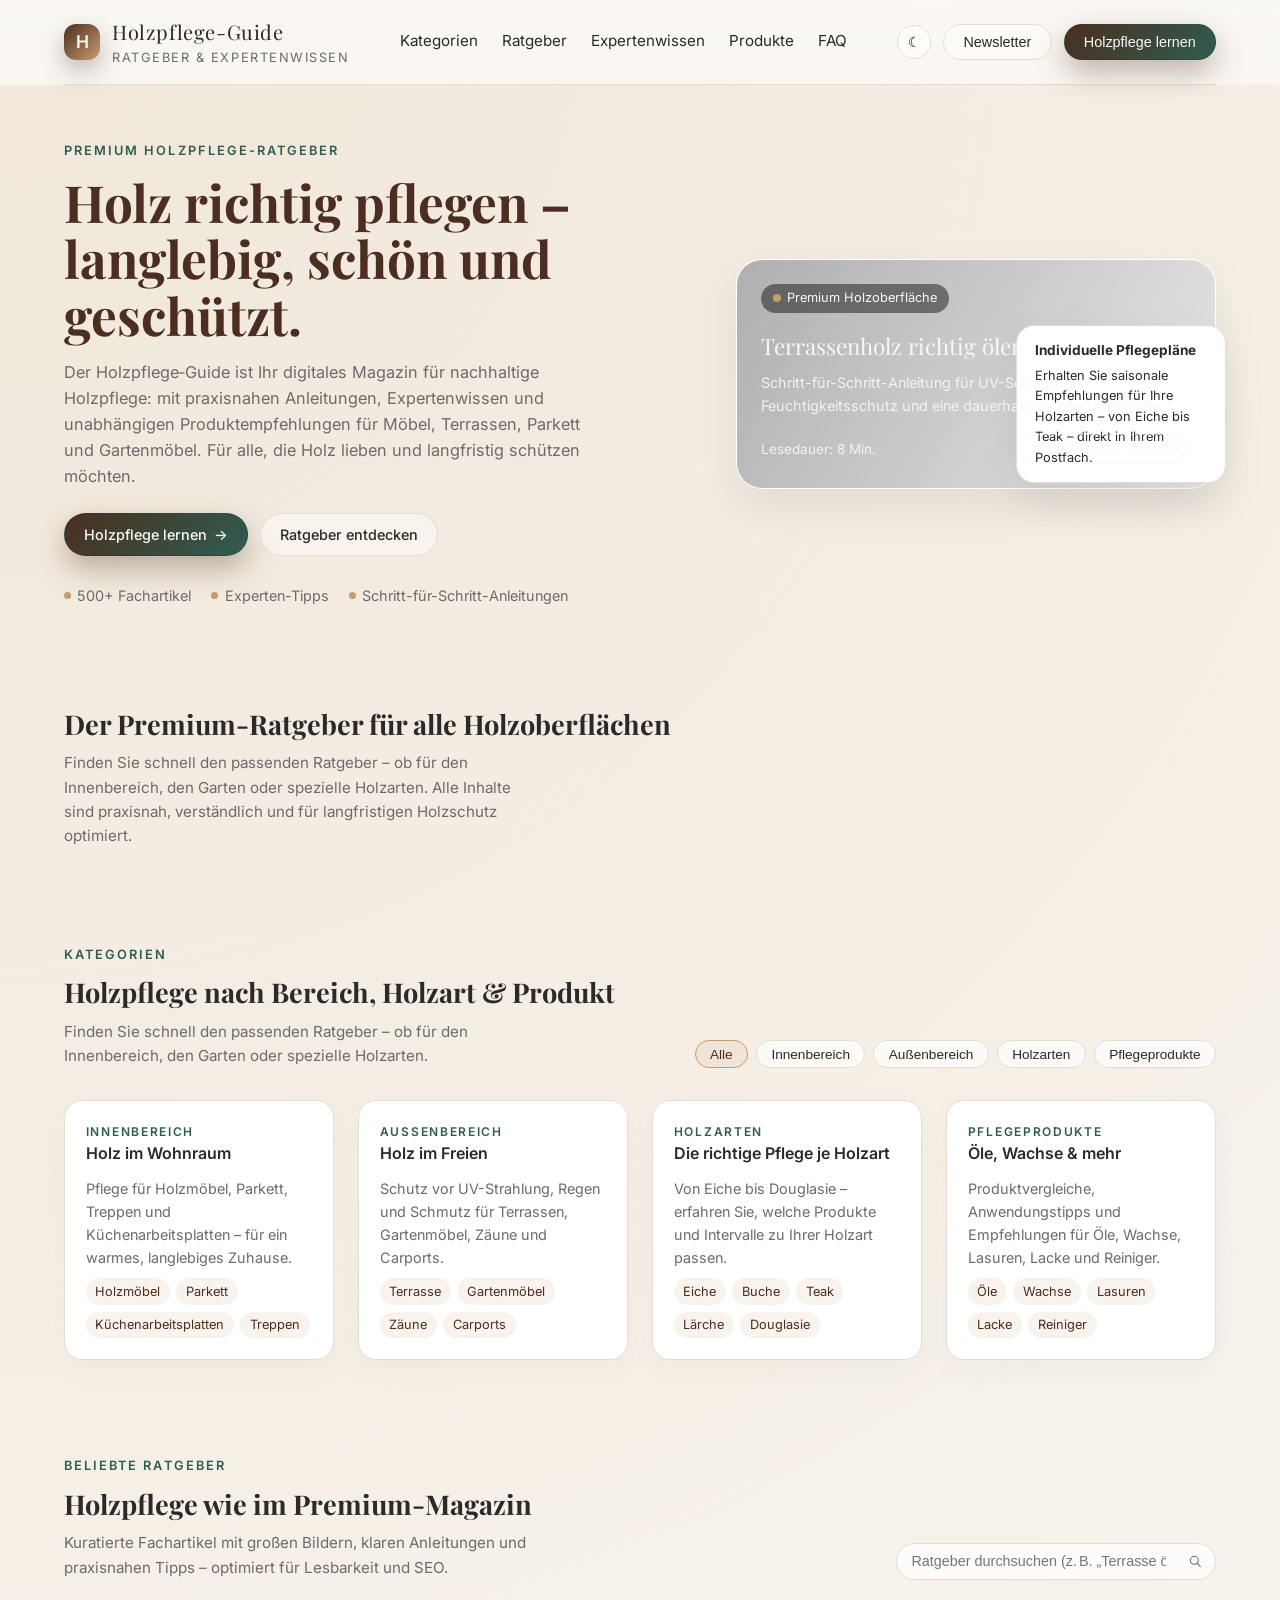
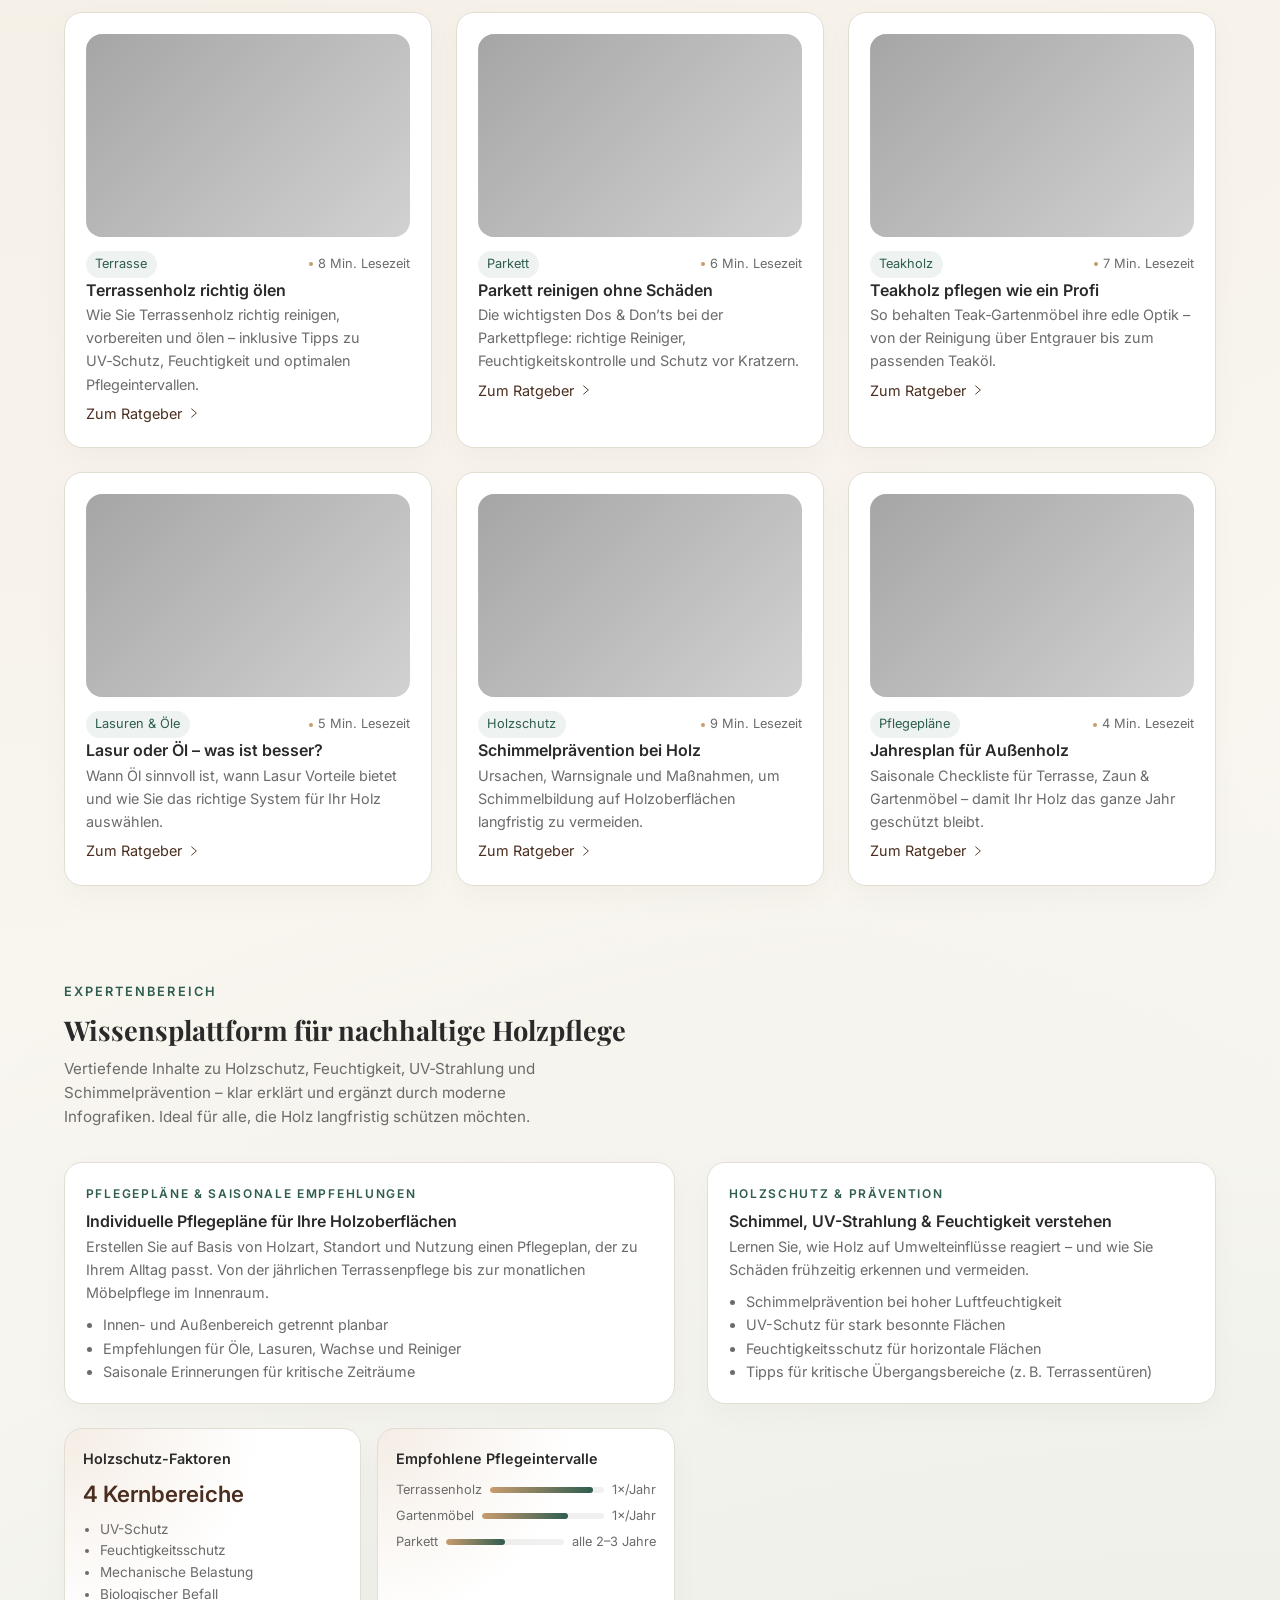
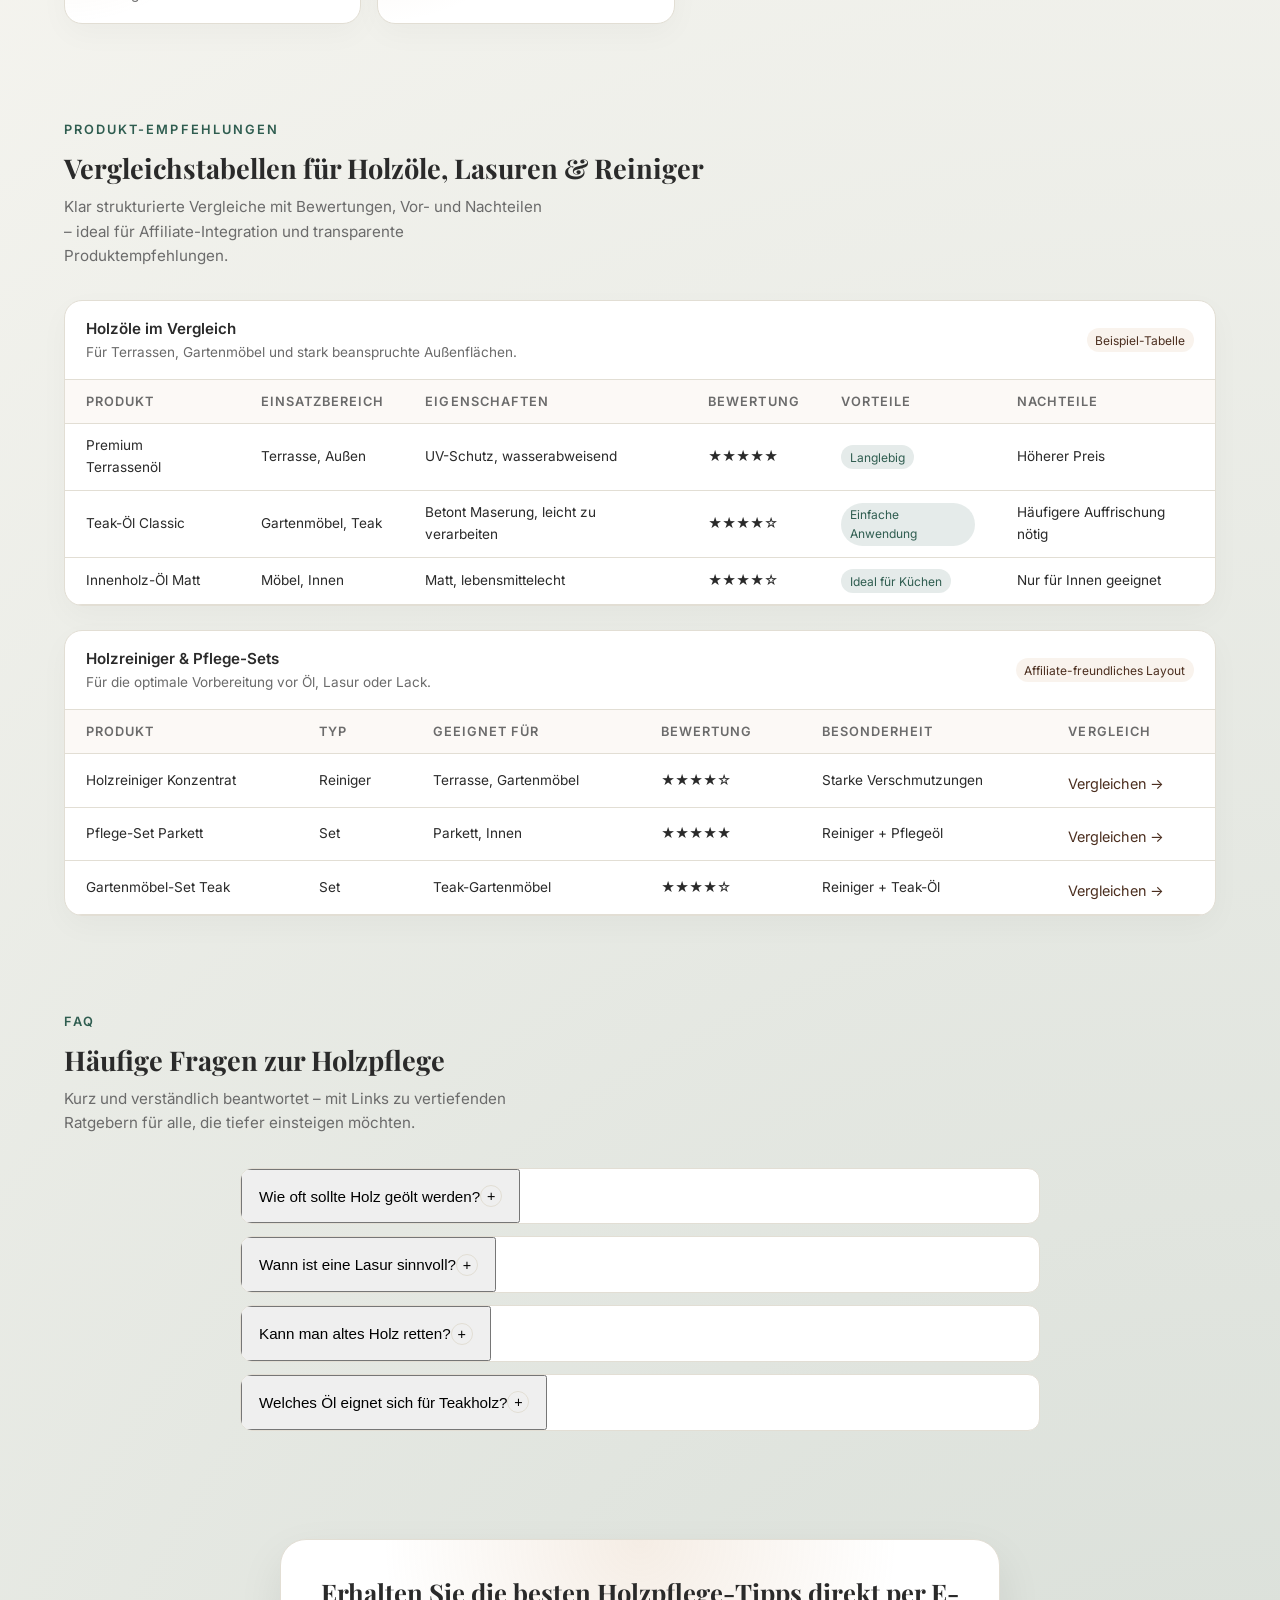
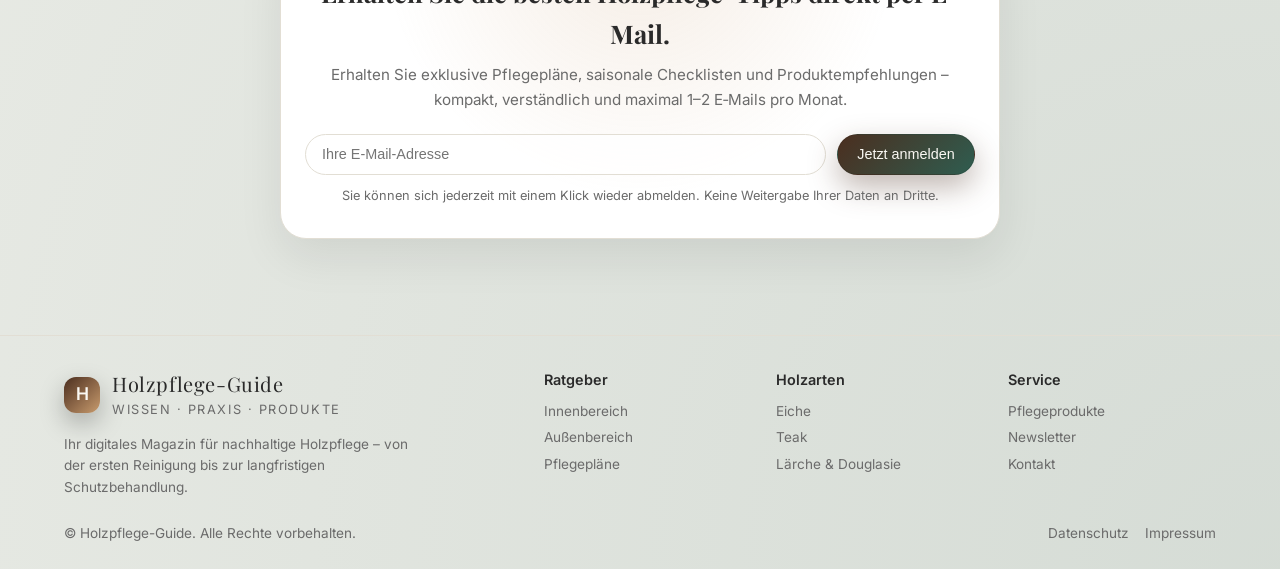
==== commit 6d0f173c: "Update index.html" ====
--- a/index.html
+++ b/index.html
@@ -1742,48 +1742,6 @@
     </footer>
   </div>
 
-  <script>
-    const root = document.body;
-    const toggle = document.getElementById("themeToggle");
-    const storedTheme = window.localStorage.getItem("holzTheme");
-
-    if (storedTheme === "dark") {
-      root.setAttribute("data-theme", "dark");
-      toggle.textContent = "☼";
-    }
-
-    toggle.addEventListener("click", () => {
-      const current = root.getAttribute("data-theme");
-      const next = current === "light" ? "dark" : "light";
-      root.setAttribute("data-theme", next);
-      toggle.textContent = next === "dark" ? "☼" : "☾";
-      window.localStorage.setItem("holzTheme", next);
-    });
-
-    document.querySelectorAll(".faq-item").forEach((item) => {
-      const btn = item.querySelector(".faq-question");
-      btn.addEventListener("click", () => {
-        const open = item.classList.contains("open");
-        document.querySelectorAll(".faq-item").forEach((i) => {
-          i.classList.remove("open");
-          const ans = i.querySelector(".faq-answer");
-          if (ans) ans.style.maxHeight = null;
-          const t = i.querySelector(".faq-toggle");
-          if (t) t.textContent = "+";
-        });
-        if (!open) {
-          item.classList.add("open");
-          const answer = item.querySelector(".faq-answer");
-          if (answer) {
-            answer.style.maxHeight = answer.scrollHeight + "px";
-          }
-          const toggle = item.querySelector(".faq-toggle");
-          if (toggle) toggle.textContent = "–";
-        }
-      });
-    });
-
-    document.getElementById("year").textContent = new Date().getFullYear();
-  </script>
+
 </body>
 </html>
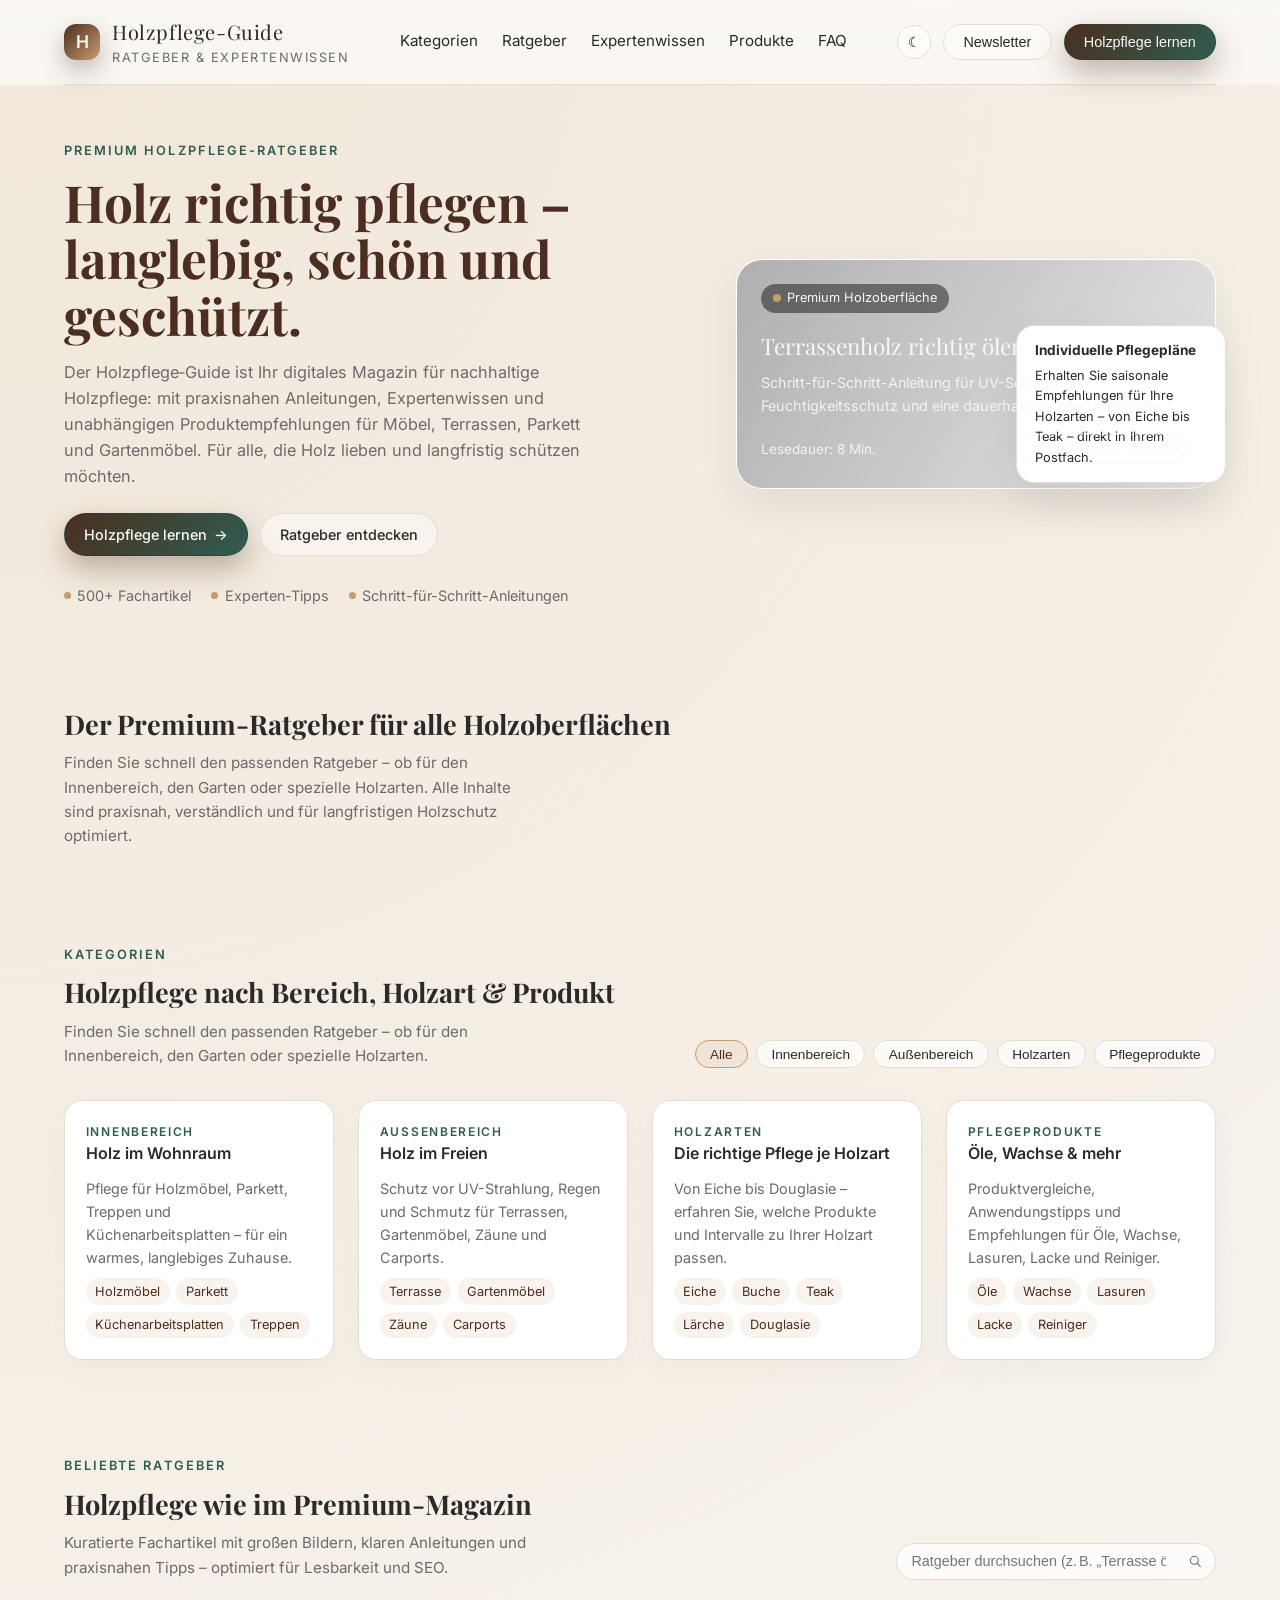
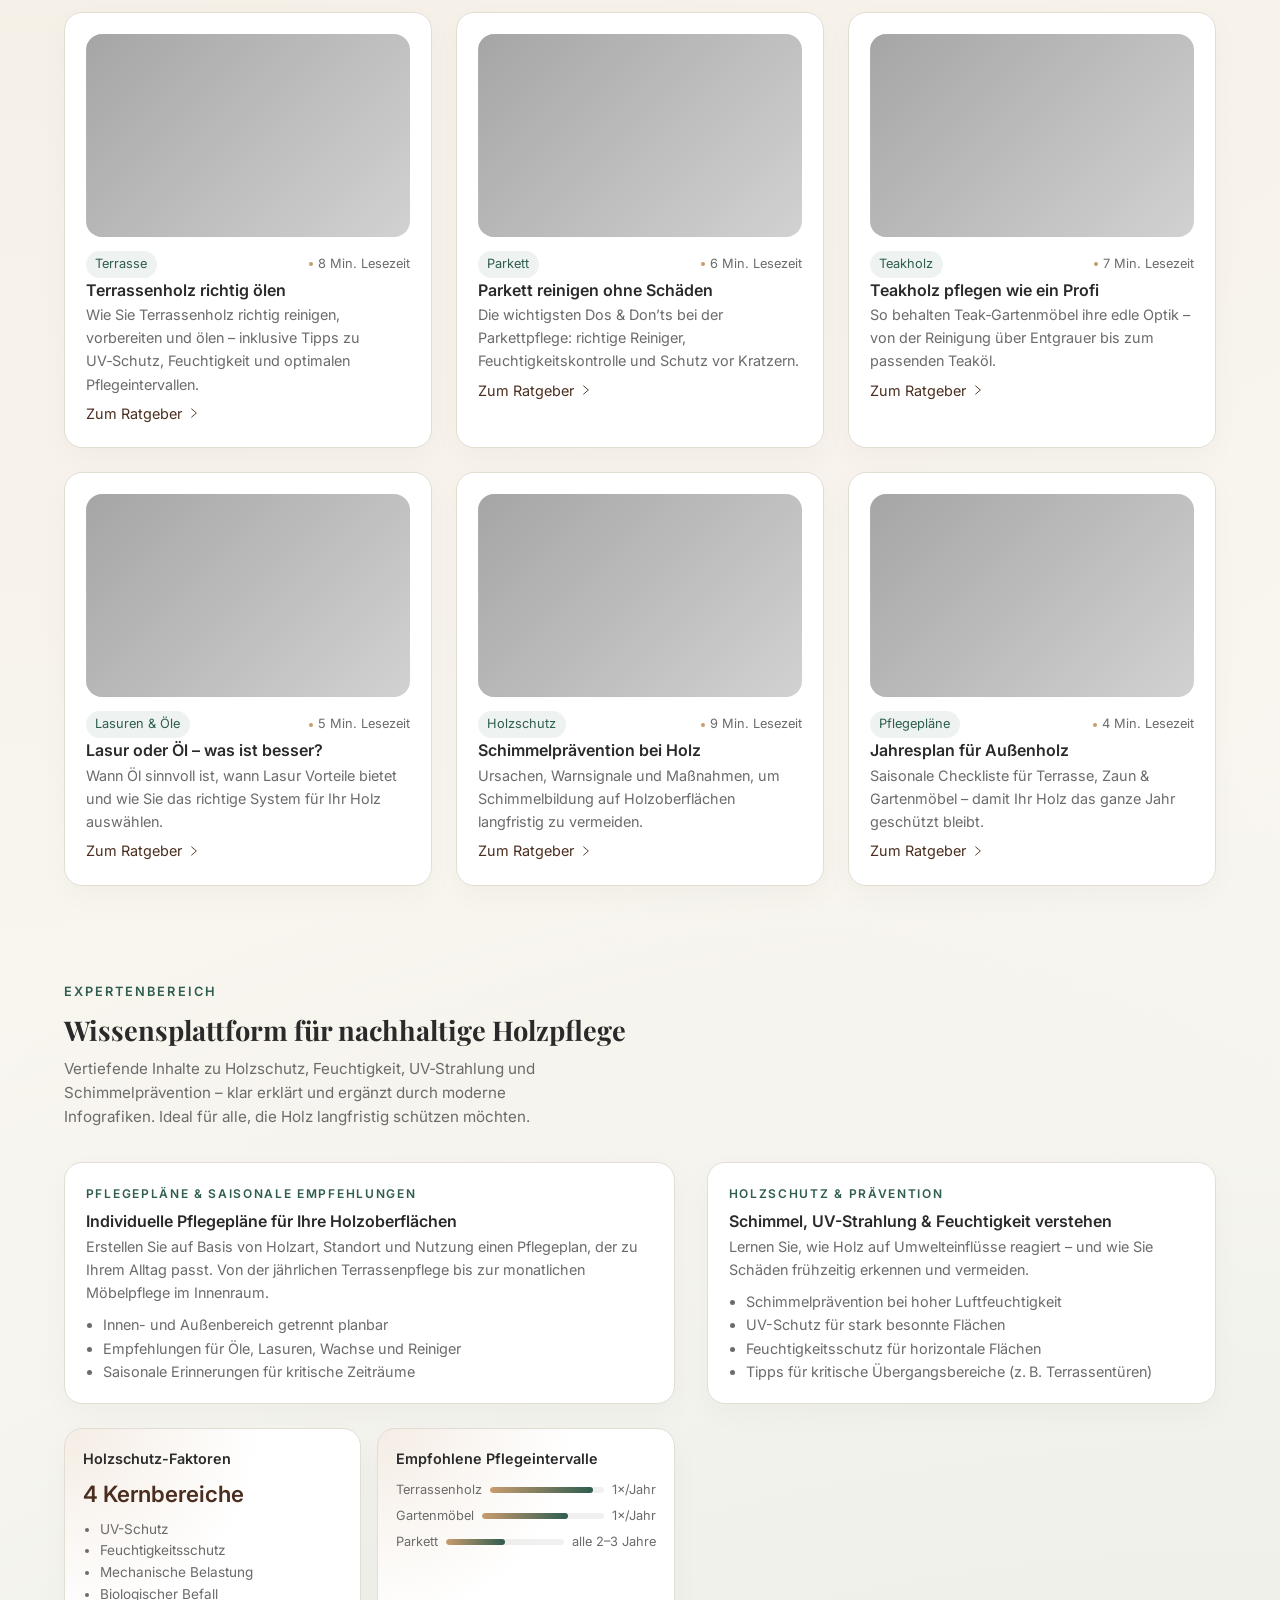
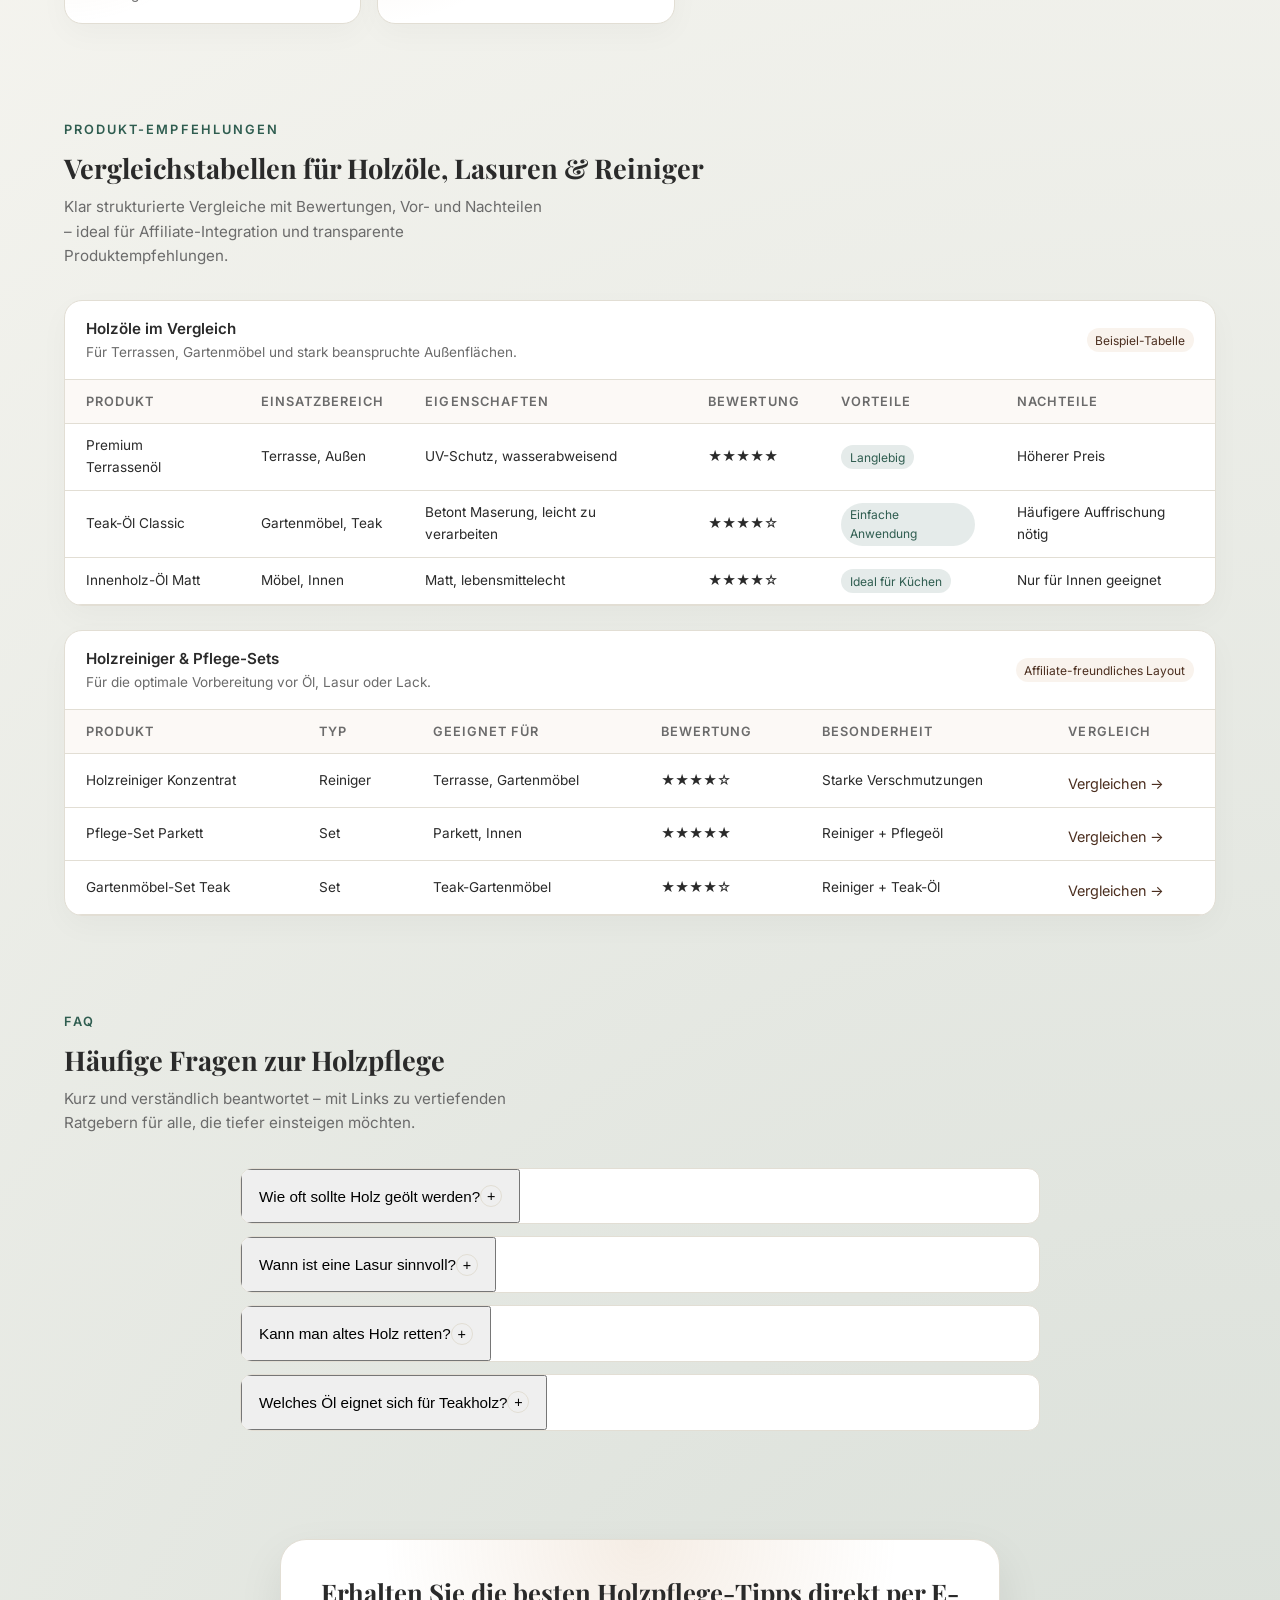
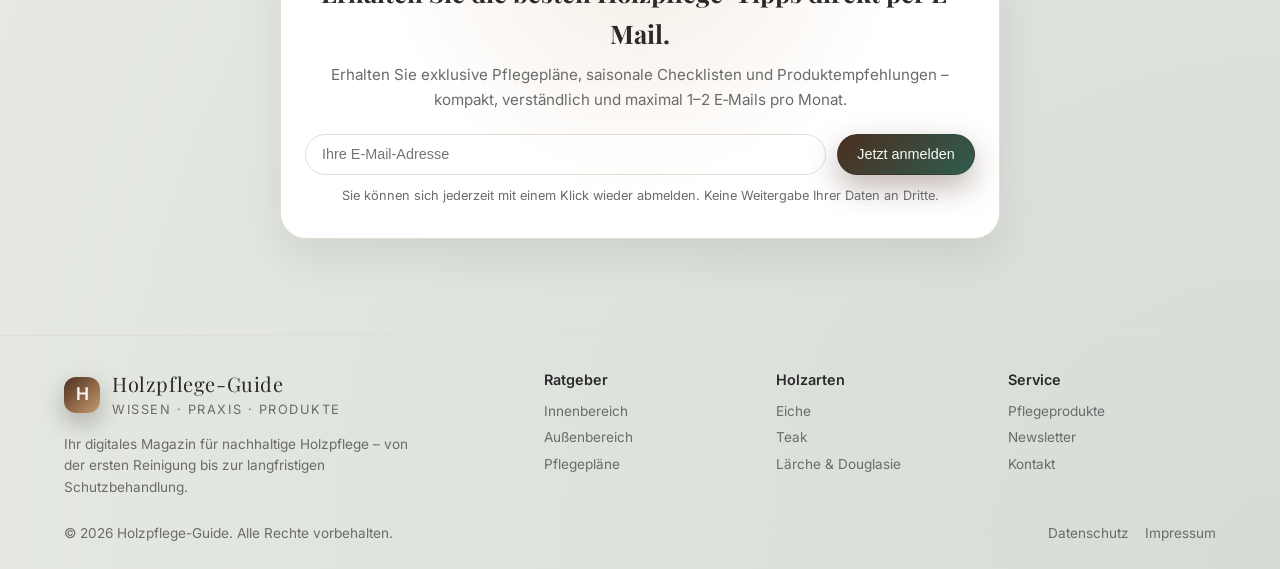
==== commit 3790f127: "Update index.html" ====
--- a/index.html
+++ b/index.html
@@ -1742,6 +1742,7 @@
     </footer>
   </div>
 
+  <script src="/assets/js/main.js"></script>
 
 </body>
 </html>
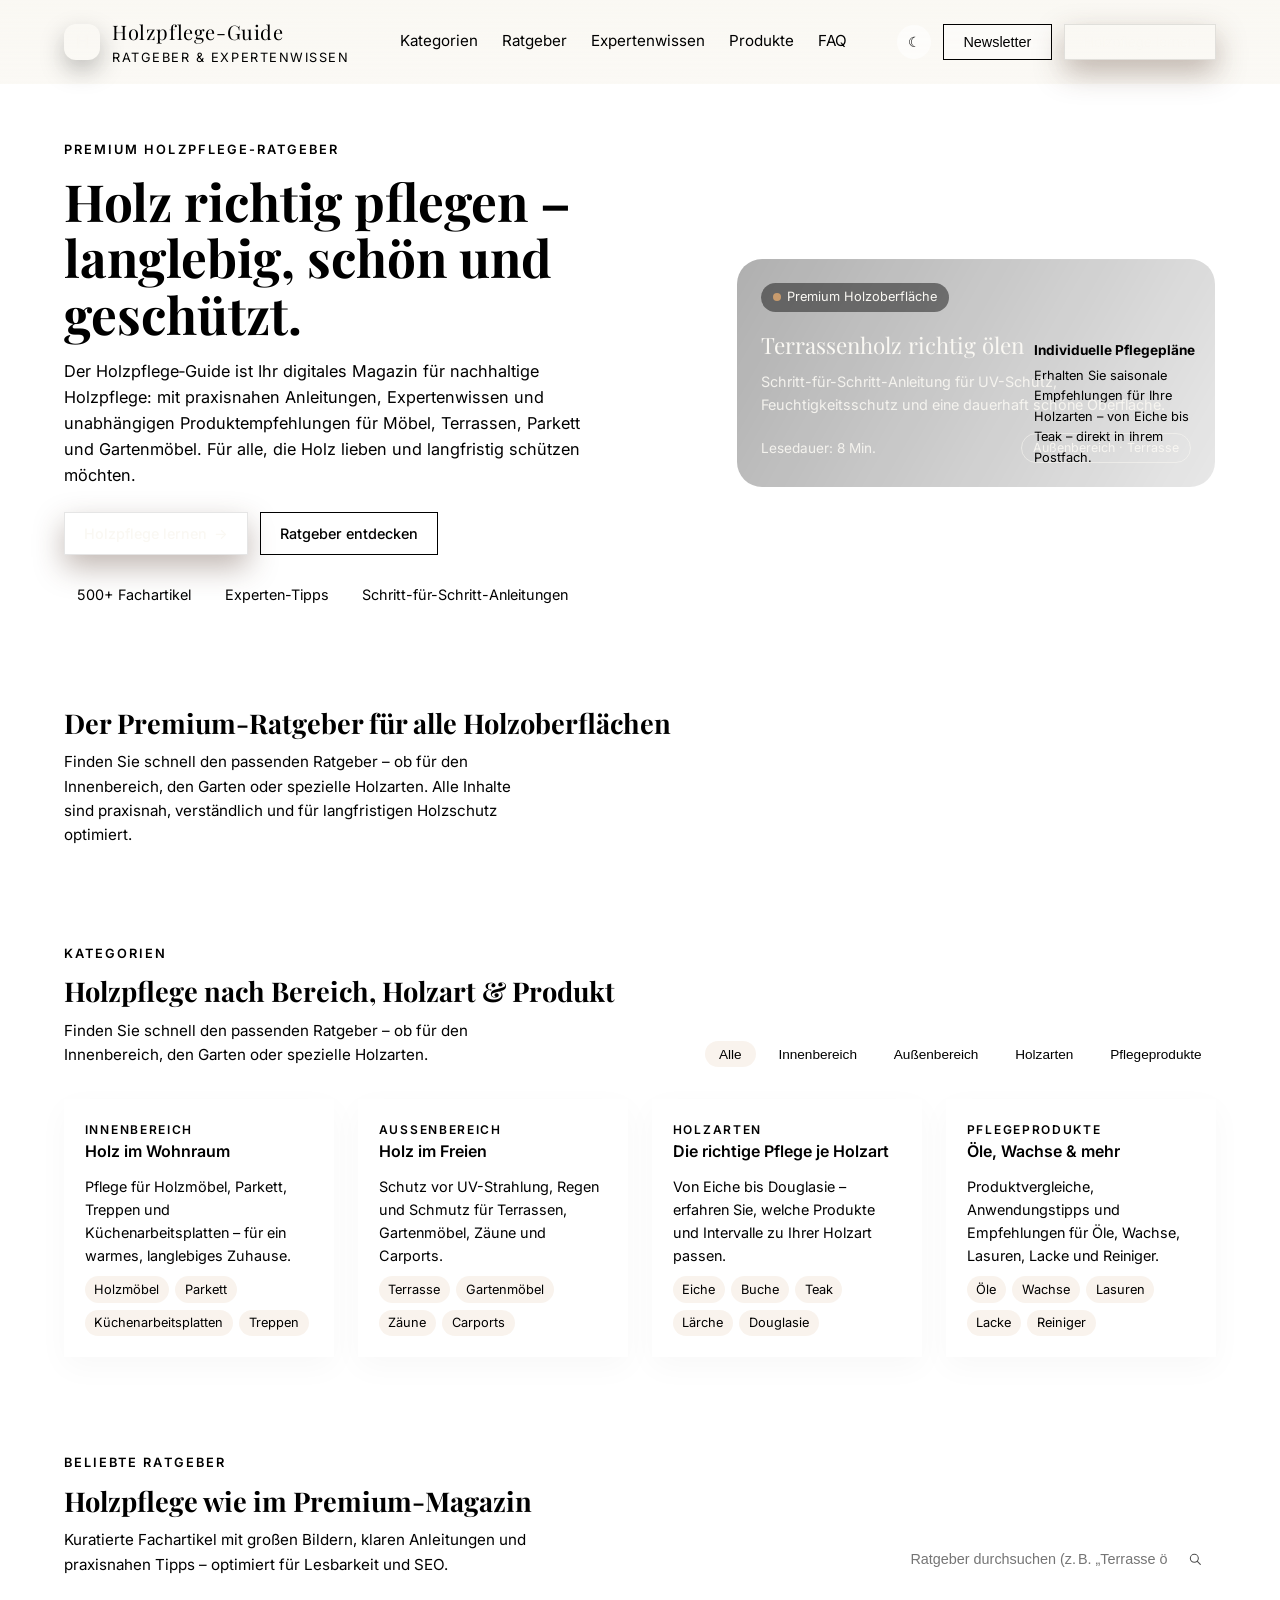
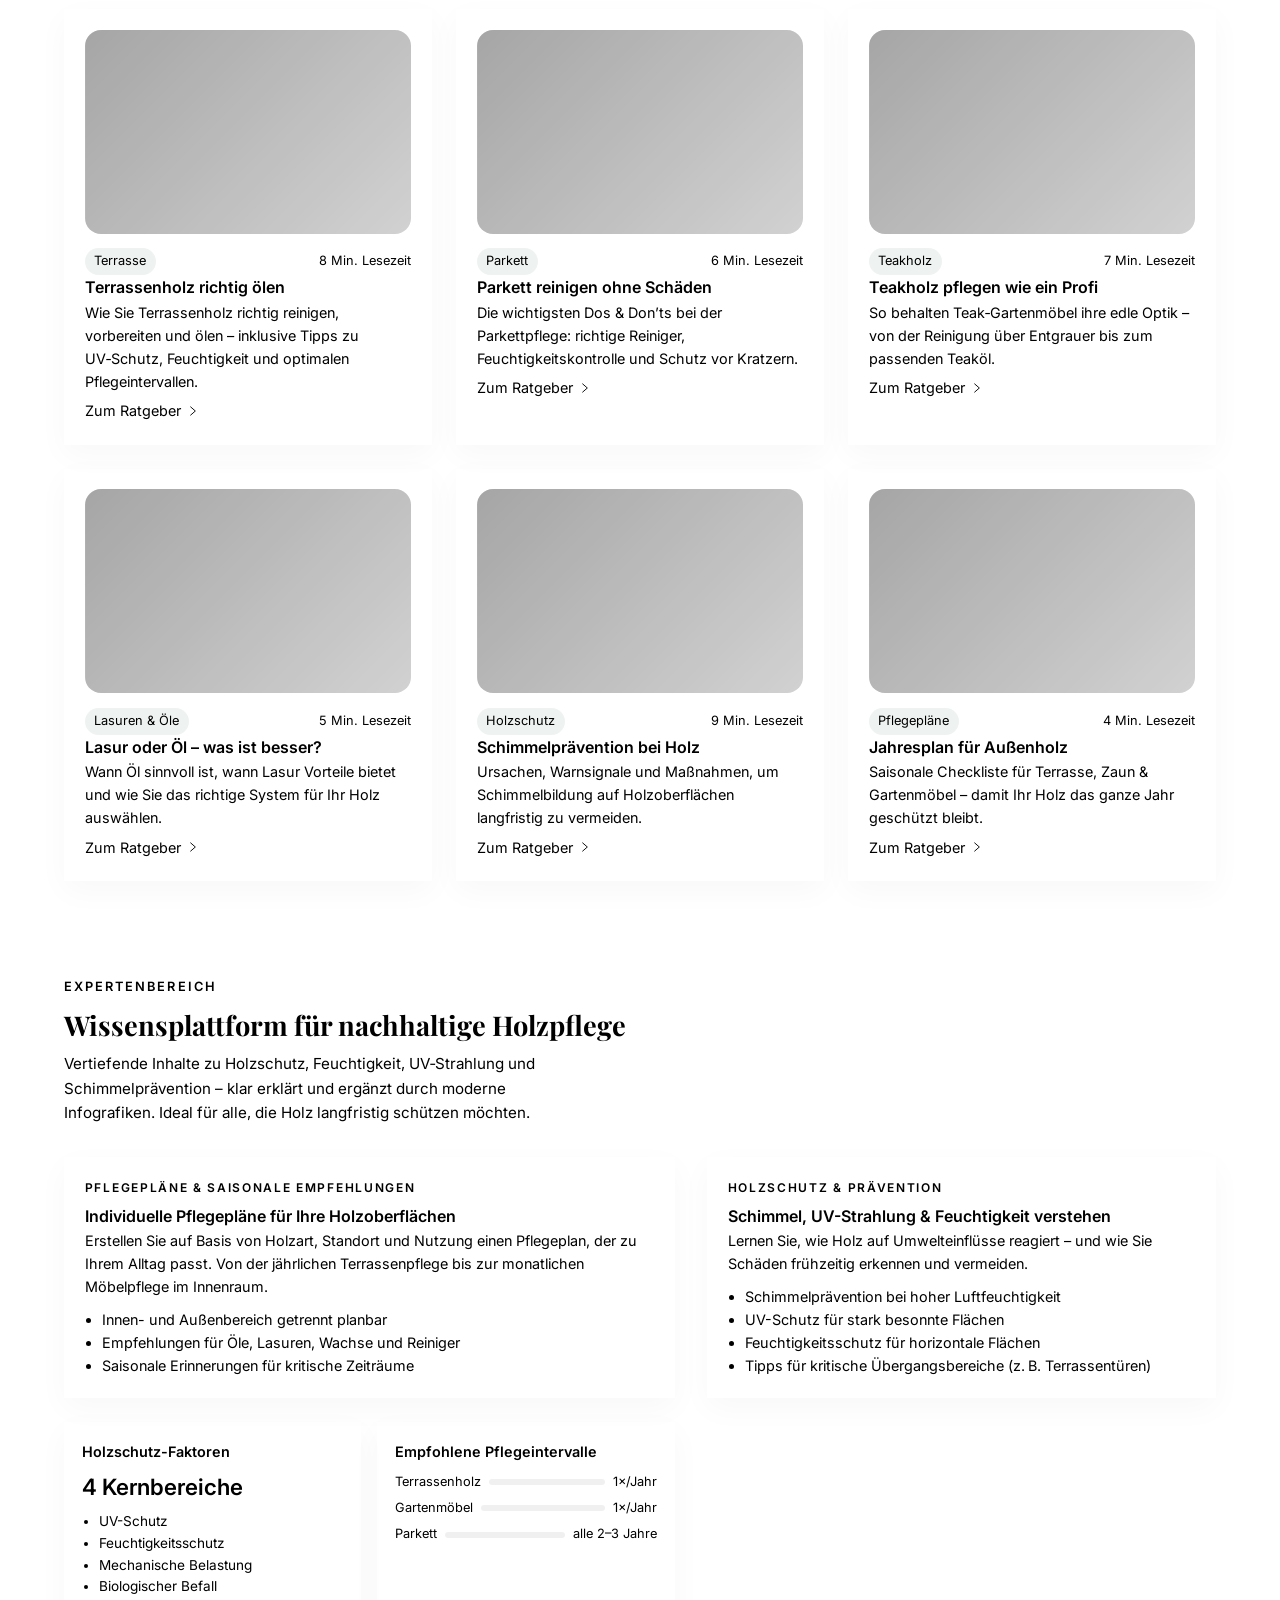
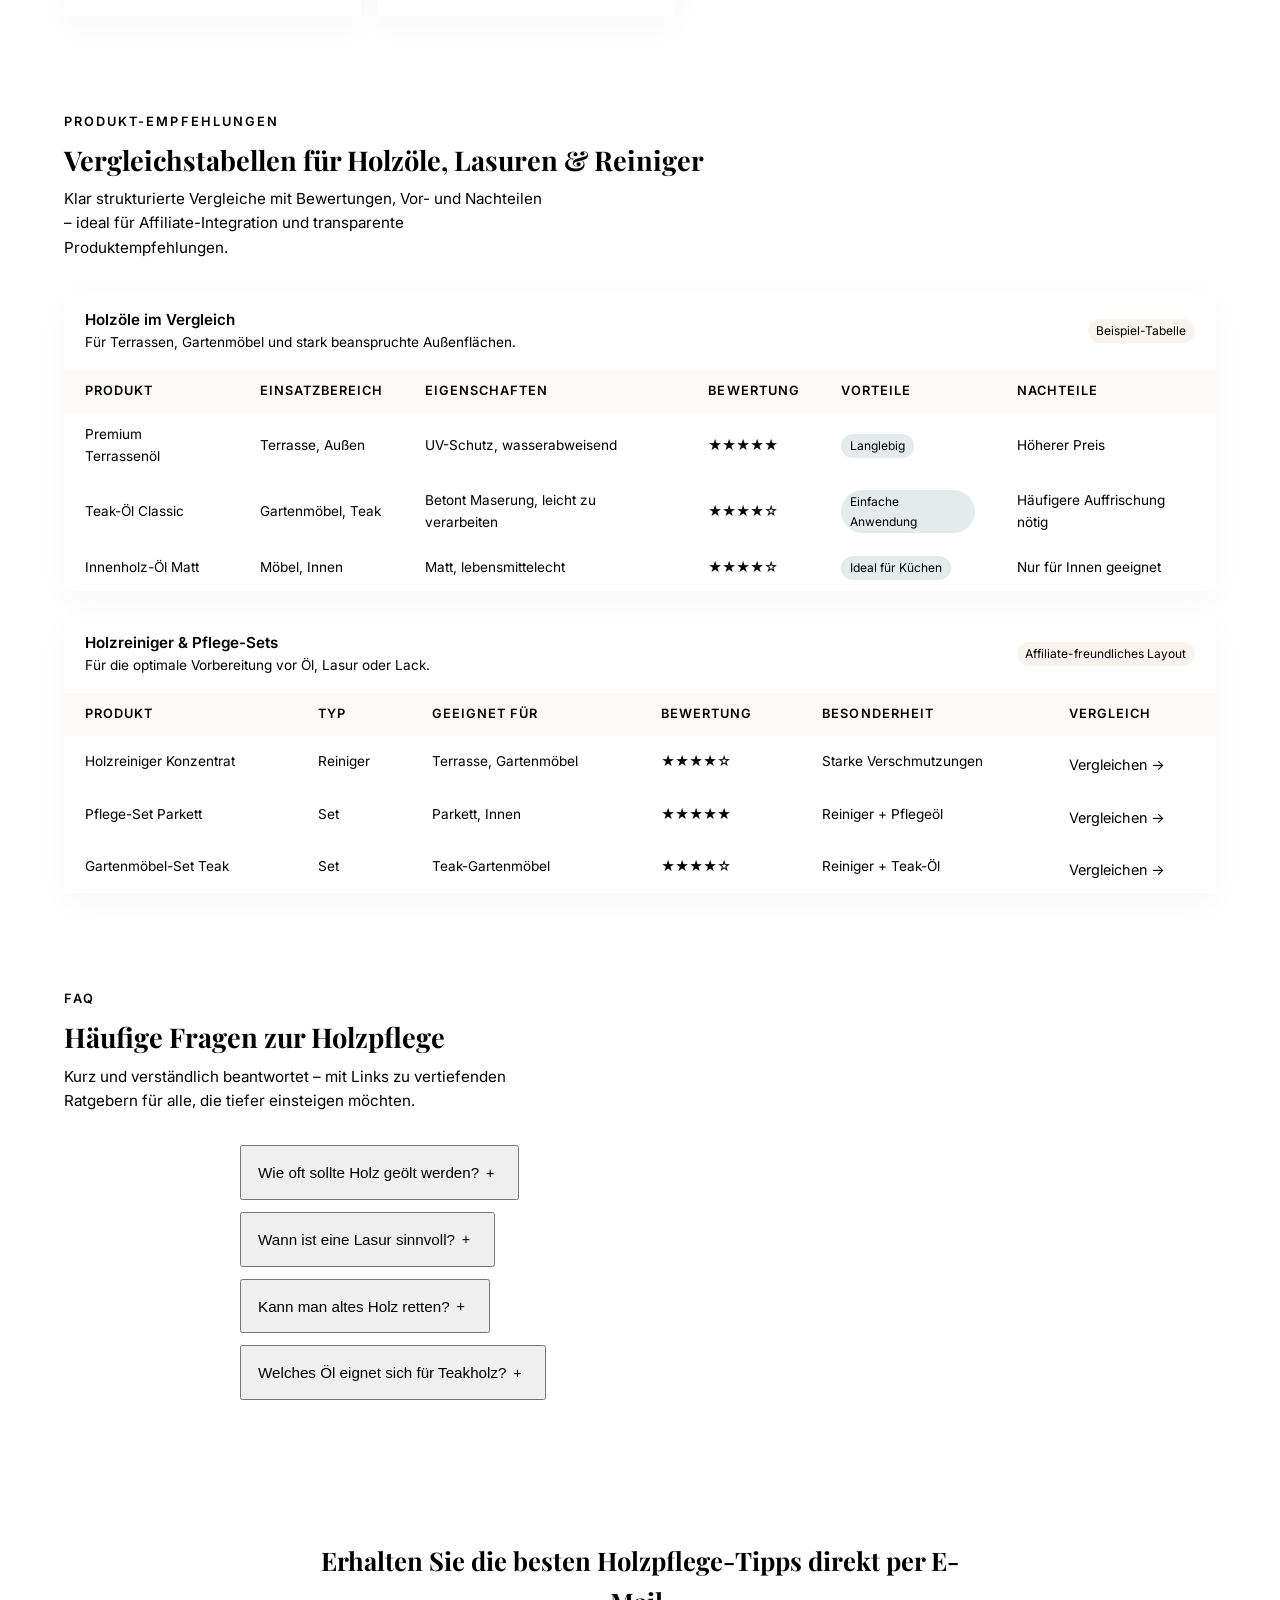
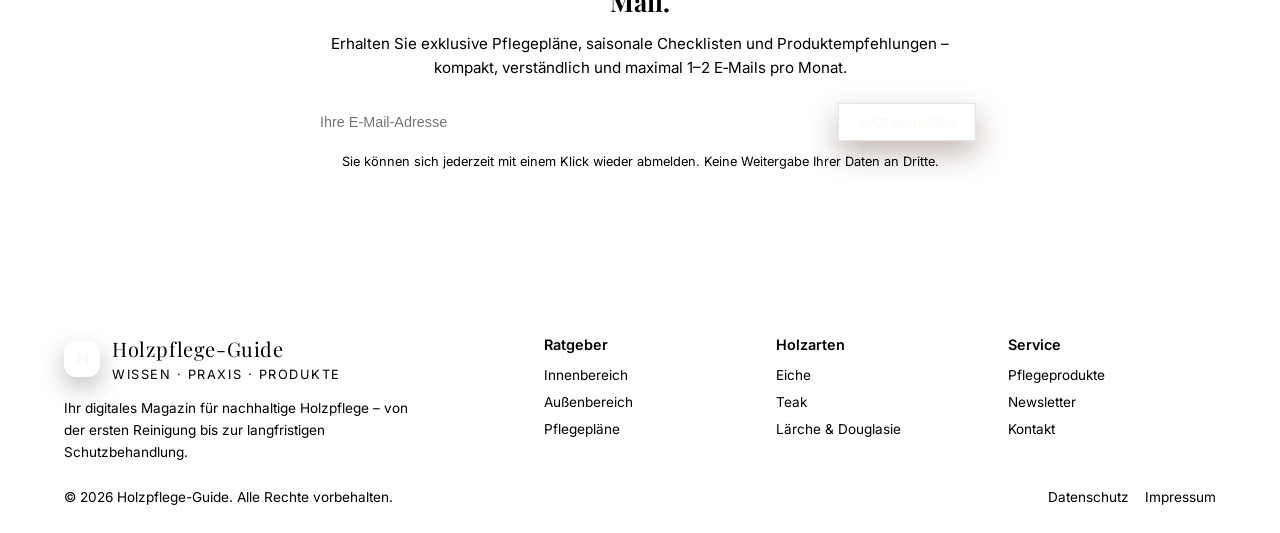
==== commit 644f404a: "Update index.html" ====
--- a/index.html
+++ b/index.html
@@ -64,988 +64,6 @@
   <!-- Google Fonts -->
   <link href="https://fonts.googleapis.com/css2?family=Playfair+Display:wght@500;700&family=Inter:wght@300;400;500;600;700&display=swap" rel="stylesheet">
 
-  <style>
-    :root {
-      --walnut: #4B2E1F;
-      --oak: #C89B6D;
-      --forest: #2F5D50;
-      --cream: #FAF8F3;
-      --anthracite: #2A2A2A;
-
-      --bg: #FAF8F3;
-      --bg-elevated: #FFFFFF;
-      --text-main: #2A2A2A;
-      --text-muted: #6B6B6B;
-      --border-subtle: #E2DED4;
-      --shadow-soft: 0 18px 45px rgba(0, 0, 0, 0.08);
-      --radius-lg: 18px;
-      --radius-md: 12px;
-      --radius-pill: 999px;
-      --transition-fast: 0.2s ease-out;
-    }
-
-    [data-theme="dark"] {
-      --bg: #121212;
-      --bg-elevated: #1C1C1C;
-      --text-main: #F5F5F5;
-      --text-muted: #A0A0A0;
-      --border-subtle: #333333;
-      --shadow-soft: 0 18px 45px rgba(0, 0, 0, 0.6);
-    }
-
-    * {
-      box-sizing: border-box;
-      margin: 0;
-      padding: 0;
-    }
-
-    body {
-      font-family: "Inter", system-ui, -apple-system, BlinkMacSystemFont, sans-serif;
-      background: var(--bg);
-      color: var(--text-main);
-      line-height: 1.6;
-      -webkit-font-smoothing: antialiased;
-    }
-
-    img {
-      max-width: 100%;
-      display: block;
-    }
-
-    a {
-      color: inherit;
-      text-decoration: none;
-    }
-
-    .page {
-      min-height: 100vh;
-      background: radial-gradient(circle at top left, rgba(200,155,109,0.18), transparent 55%),
-                  radial-gradient(circle at bottom right, rgba(47,93,80,0.18), transparent 55%),
-                  var(--bg);
-    }
-
-    .container {
-      width: 100%;
-      max-width: 1200px;
-      margin: 0 auto;
-      padding: 0 1.5rem;
-    }
-
-    header {
-      position: sticky;
-      top: 0;
-      z-index: 50;
-      backdrop-filter: blur(16px);
-      background: linear-gradient(to bottom, rgba(250,248,243,0.96), rgba(250,248,243,0.85));
-    }
-
-    [data-theme="dark"] header {
-      background: linear-gradient(to bottom, rgba(18,18,18,0.96), rgba(18,18,18,0.85));
-    }
-
-    .nav {
-      display: flex;
-      align-items: center;
-      justify-content: space-between;
-      padding: 1rem 0;
-      border-bottom: 1px solid var(--border-subtle);
-    }
-
-    .logo {
-      display: flex;
-      align-items: center;
-      gap: 0.75rem;
-    }
-
-    .logo-mark {
-      width: 36px;
-      height: 36px;
-      border-radius: 12px;
-      background: linear-gradient(135deg, var(--walnut), var(--oak));
-      display: flex;
-      align-items: center;
-      justify-content: center;
-      color: #FAF8F3;
-      font-weight: 600;
-      font-size: 1.1rem;
-      box-shadow: 0 10px 25px rgba(0,0,0,0.25);
-    }
-
-    .logo-text {
-      display: flex;
-      flex-direction: column;
-    }
-
-    .logo-title {
-      font-family: "Playfair Display", serif;
-      font-size: 1.25rem;
-      letter-spacing: 0.03em;
-    }
-
-    .logo-sub {
-      font-size: 0.8rem;
-      color: var(--text-muted);
-      text-transform: uppercase;
-      letter-spacing: 0.12em;
-    }
-
-    .nav-links {
-      display: none;
-      gap: 1.5rem;
-      font-size: 0.95rem;
-    }
-
-    .nav-links a {
-      position: relative;
-      padding-bottom: 0.1rem;
-    }
-
-    .nav-links a::after {
-      content: "";
-      position: absolute;
-      left: 0;
-      bottom: 0;
-      width: 0;
-      height: 2px;
-      background: linear-gradient(90deg, var(--oak), var(--forest));
-      transition: width var(--transition-fast);
-    }
-
-    .nav-links a:hover::after {
-      width: 100%;
-    }
-
-    .nav-actions {
-      display: flex;
-      align-items: center;
-      gap: 0.75rem;
-    }
-
-    .btn {
-      border-radius: var(--radius-pill);
-      padding: 0.55rem 1.2rem;
-      font-size: 0.9rem;
-      font-weight: 500;
-      border: 1px solid transparent;
-      cursor: pointer;
-      display: inline-flex;
-      align-items: center;
-      gap: 0.4rem;
-      transition: background var(--transition-fast), color var(--transition-fast), transform var(--transition-fast), box-shadow var(--transition-fast), border-color var(--transition-fast);
-      background: none;
-      color: var(--text-main);
-    }
-
-    .btn-primary {
-      background: linear-gradient(135deg, var(--walnut), var(--forest));
-      color: #FAF8F3;
-      box-shadow: 0 12px 30px rgba(75,46,31,0.35);
-      border-color: rgba(0,0,0,0.1);
-    }
-
-    .btn-primary:hover {
-      transform: translateY(-1px);
-      box-shadow: 0 16px 40px rgba(75,46,31,0.45);
-    }
-
-    .btn-ghost {
-      border-color: var(--border-subtle);
-      background: rgba(255,255,255,0.4);
-    }
-
-    [data-theme="dark"] .btn-ghost {
-      background: rgba(0,0,0,0.2);
-    }
-
-    .btn-ghost:hover {
-      border-color: var(--oak);
-    }
-
-    .theme-toggle {
-      width: 34px;
-      height: 34px;
-      border-radius: 999px;
-      border: 1px solid var(--border-subtle);
-      display: inline-flex;
-      align-items: center;
-      justify-content: center;
-      background: rgba(255,255,255,0.6);
-      cursor: pointer;
-      font-size: 0.9rem;
-    }
-
-    [data-theme="dark"] .theme-toggle {
-      background: rgba(0,0,0,0.4);
-    }
-
-    .hero {
-      padding: 3.5rem 0 3rem;
-    }
-
-    .hero-grid {
-      display: grid;
-      grid-template-columns: minmax(0, 1.3fr) minmax(0, 1fr);
-      gap: 3rem;
-      align-items: center;
-    }
-
-    .eyebrow {
-      font-size: 0.8rem;
-      text-transform: uppercase;
-      letter-spacing: 0.16em;
-      color: var(--forest);
-      font-weight: 600;
-      margin-bottom: 0.75rem;
-    }
-
-    .hero-title {
-      font-family: "Playfair Display", serif;
-      font-size: clamp(2.4rem, 4vw, 3.2rem);
-      line-height: 1.1;
-      margin-bottom: 1rem;
-      color: var(--walnut);
-    }
-
-    [data-theme="dark"] .hero-title {
-      color: #F3E4D4;
-    }
-
-    .hero-sub {
-      font-size: 1.02rem;
-      color: var(--text-muted);
-      max-width: 34rem;
-      margin-bottom: 1.5rem;
-    }
-
-    .hero-actions {
-      display: flex;
-      flex-wrap: wrap;
-      gap: 0.75rem;
-      margin-bottom: 1.75rem;
-    }
-
-    .hero-meta {
-      display: flex;
-      flex-wrap: wrap;
-      gap: 1.25rem;
-      font-size: 0.9rem;
-      color: var(--text-muted);
-    }
-
-    .hero-meta-item {
-      display: inline-flex;
-      align-items: center;
-      gap: 0.4rem;
-    }
-
-    .hero-meta-dot {
-      width: 7px;
-      height: 7px;
-      border-radius: 999px;
-      background: var(--oak);
-    }
-
-    .hero-media {
-      position: relative;
-    }
-
-    .hero-card {
-      background: var(--bg-elevated);
-      border-radius: 26px;
-      padding: 1.5rem;
-      box-shadow: var(--shadow-soft);
-      position: relative;
-      overflow: hidden;
-      border: 1px solid rgba(255,255,255,0.6);
-    }
-
-    [data-theme="dark"] .hero-card {
-      border-color: rgba(255,255,255,0.04);
-    }
-
-    .hero-wood-bg {
-      position: absolute;
-      inset: 0;
-      background-image:
-        linear-gradient(120deg, rgba(0,0,0,0.35), rgba(0,0,0,0.1)),
-        url("https://images.pexels.com/photos/129733/pexels-photo-129733.jpeg?auto=compress&cs=tinysrgb&w=1200");
-      background-size: cover;
-      background-position: center;
-      filter: saturate(1.1);
-      opacity: 0.9;
-    }
-
-    [data-theme="dark"] .hero-wood-bg {
-      filter: saturate(1.1) brightness(0.8);
-    }
-
-    .hero-card-overlay {
-      position: relative;
-      z-index: 1;
-      color: #FAF8F3;
-    }
-
-    .hero-card-tag {
-      display: inline-flex;
-      align-items: center;
-      gap: 0.4rem;
-      padding: 0.25rem 0.75rem;
-      border-radius: 999px;
-      background: rgba(0,0,0,0.45);
-      font-size: 0.8rem;
-      margin-bottom: 1rem;
-    }
-
-    .hero-card-title {
-      font-family: "Playfair Display", serif;
-      font-size: 1.4rem;
-      margin-bottom: 0.4rem;
-    }
-
-    .hero-card-sub {
-      font-size: 0.9rem;
-      opacity: 0.9;
-      margin-bottom: 1.1rem;
-    }
-
-    .hero-card-meta {
-      display: flex;
-      justify-content: space-between;
-      align-items: center;
-      font-size: 0.85rem;
-      opacity: 0.9;
-    }
-
-    .hero-card-badge {
-      padding: 0.25rem 0.7rem;
-      border-radius: 999px;
-      border: 1px solid rgba(250,248,243,0.6);
-      font-size: 0.78rem;
-    }
-
-    .hero-floating {
-      position: absolute;
-      right: -10px;
-      bottom: -10px;
-      transform: translateY(-10%);
-      background: var(--bg-elevated);
-      border-radius: 18px;
-      padding: 0.9rem 1.1rem;
-      box-shadow: var(--shadow-soft);
-      font-size: 0.8rem;
-      max-width: 210px;
-      border: 1px solid var(--border-subtle);
-    }
-
-    .hero-floating strong {
-      display: block;
-      margin-bottom: 0.25rem;
-      font-size: 0.85rem;
-    }
-
-    .section {
-      padding: 3rem 0;
-    }
-
-    .section-header {
-      display: flex;
-      justify-content: space-between;
-      align-items: flex-end;
-      gap: 1.5rem;
-      margin-bottom: 2rem;
-      flex-wrap: wrap;
-    }
-
-    .section-title {
-      font-family: "Playfair Display", serif;
-      font-size: 1.7rem;
-      margin-bottom: 0.3rem;
-    }
-
-    .section-sub {
-      font-size: 0.95rem;
-      color: var(--text-muted);
-      max-width: 30rem;
-    }
-
-    .section-tag {
-      font-size: 0.8rem;
-      text-transform: uppercase;
-      letter-spacing: 0.16em;
-      color: var(--forest);
-      font-weight: 600;
-      margin-bottom: 0.4rem;
-    }
-
-    .pill-nav {
-      display: flex;
-      flex-wrap: wrap;
-      gap: 0.5rem;
-      font-size: 0.85rem;
-    }
-
-    .pill-nav button {
-      border-radius: 999px;
-      border: 1px solid var(--border-subtle);
-      padding: 0.35rem 0.9rem;
-      background: rgba(255,255,255,0.7);
-      cursor: pointer;
-      color: var(--text-main);
-      font-size: 0.85rem;
-    }
-
-    [data-theme="dark"] .pill-nav button {
-      background: rgba(0,0,0,0.3);
-    }
-
-    .pill-nav button.active {
-      border-color: var(--oak);
-      background: rgba(200,155,109,0.12);
-      color: var(--walnut);
-    }
-
-    [data-theme="dark"] .pill-nav button.active {
-      color: #F3E4D4;
-    }
-
-    .grid {
-      display: grid;
-      gap: 1.5rem;
-    }
-
-    .grid-4 {
-      grid-template-columns: repeat(4, minmax(0, 1fr));
-    }
-
-    .grid-3 {
-      grid-template-columns: repeat(3, minmax(0, 1fr));
-    }
-
-    .grid-2 {
-      grid-template-columns: repeat(2, minmax(0, 1fr));
-    }
-
-    .card {
-      background: var(--bg-elevated);
-      border-radius: var(--radius-lg);
-      padding: 1.3rem;
-      border: 1px solid var(--border-subtle);
-      box-shadow: 0 10px 30px rgba(0,0,0,0.03);
-      position: relative;
-      overflow: hidden;
-      transition: transform var(--transition-fast), box-shadow var(--transition-fast), border-color var(--transition-fast), background var(--transition-fast);
-    }
-
-    .card:hover {
-      transform: translateY(-4px);
-      box-shadow: var(--shadow-soft);
-      border-color: rgba(200,155,109,0.6);
-    }
-
-    .card-header {
-      display: flex;
-      justify-content: space-between;
-      align-items: center;
-      margin-bottom: 0.6rem;
-    }
-
-    .card-title {
-      font-weight: 600;
-      font-size: 1rem;
-    }
-
-    .card-sub {
-      font-size: 0.9rem;
-      color: var(--text-muted);
-      margin-bottom: 0.6rem;
-    }
-
-    .card-tag {
-      font-size: 0.75rem;
-      text-transform: uppercase;
-      letter-spacing: 0.14em;
-      color: var(--forest);
-      font-weight: 600;
-    }
-
-    .card-chip-row {
-      display: flex;
-      flex-wrap: wrap;
-      gap: 0.4rem;
-      margin-top: 0.5rem;
-    }
-
-    .chip {
-      font-size: 0.8rem;
-      padding: 0.2rem 0.6rem;
-      border-radius: 999px;
-      background: rgba(200,155,109,0.12);
-      color: var(--walnut);
-    }
-
-    [data-theme="dark"] .chip {
-      color: #F3E4D4;
-    }
-
-    .article-card {
-      display: flex;
-      flex-direction: column;
-      gap: 0.9rem;
-    }
-
-    .article-media {
-      position: relative;
-      border-radius: 16px;
-      overflow: hidden;
-      background: #ddd;
-      aspect-ratio: 16 / 10;
-    }
-
-    .article-media::before {
-      content: "";
-      position: absolute;
-      inset: 0;
-      background-image:
-        linear-gradient(135deg, rgba(0,0,0,0.25), rgba(0,0,0,0.05)),
-        url("https://images.pexels.com/photos/2450021/pexels-photo-2450021.jpeg?auto=compress&cs=tinysrgb&w=1200");
-      background-size: cover;
-      background-position: center;
-      transition: transform var(--transition-fast);
-    }
-
-    .card:hover .article-media::before {
-      transform: scale(1.03);
-    }
-
-    .article-meta {
-      display: flex;
-      justify-content: space-between;
-      align-items: center;
-      font-size: 0.8rem;
-      color: var(--text-muted);
-    }
-
-    .article-category {
-      font-size: 0.8rem;
-      padding: 0.2rem 0.6rem;
-      border-radius: 999px;
-      background: rgba(47,93,80,0.08);
-      color: var(--forest);
-    }
-
-    .article-time {
-      display: inline-flex;
-      align-items: center;
-      gap: 0.3rem;
-    }
-
-    .article-time span {
-      width: 4px;
-      height: 4px;
-      border-radius: 999px;
-      background: var(--oak);
-    }
-
-    .article-title {
-      font-weight: 600;
-      font-size: 1rem;
-    }
-
-    .article-excerpt {
-      font-size: 0.9rem;
-      color: var(--text-muted);
-    }
-
-    .article-link {
-      font-size: 0.9rem;
-      margin-top: 0.4rem;
-      color: var(--walnut);
-      display: inline-flex;
-      align-items: center;
-      gap: 0.3rem;
-    }
-
-    [data-theme="dark"] .article-link {
-      color: #F3E4D4;
-    }
-
-    .article-link svg {
-      width: 14px;
-      height: 14px;
-    }
-
-    .expert-grid {
-      display: grid;
-      grid-template-columns: minmax(0, 1.2fr) minmax(0, 1fr);
-      gap: 2rem;
-      align-items: start;
-    }
-
-    .expert-infocards {
-      display: grid;
-      grid-template-columns: repeat(2, minmax(0, 1fr));
-      gap: 1rem;
-    }
-
-    .infographic-card {
-      background: radial-gradient(circle at top left, rgba(200,155,109,0.18), transparent 55%),
-                  var(--bg-elevated);
-      border-radius: var(--radius-lg);
-      padding: 1.1rem;
-      border: 1px solid var(--border-subtle);
-      box-shadow: 0 10px 30px rgba(0,0,0,0.03);
-      font-size: 0.9rem;
-    }
-
-    .infographic-title {
-      font-weight: 600;
-      margin-bottom: 0.4rem;
-    }
-
-    .infographic-metric {
-      font-size: 1.4rem;
-      font-weight: 600;
-      color: var(--walnut);
-      margin: 0.4rem 0;
-    }
-
-    [data-theme="dark"] .infographic-metric {
-      color: #F3E4D4;
-    }
-
-    .infographic-bars {
-      margin-top: 0.6rem;
-    }
-
-    .bar-row {
-      display: flex;
-      align-items: center;
-      gap: 0.5rem;
-      margin-bottom: 0.35rem;
-      font-size: 0.8rem;
-      color: var(--text-muted);
-    }
-
-    .bar-track {
-      flex: 1;
-      height: 6px;
-      border-radius: 999px;
-      background: rgba(0,0,0,0.06);
-      overflow: hidden;
-    }
-
-    [data-theme="dark"] .bar-track {
-      background: rgba(255,255,255,0.08);
-    }
-
-    .bar-fill {
-      height: 100%;
-      border-radius: 999px;
-      background: linear-gradient(90deg, var(--oak), var(--forest));
-    }
-
-    .table-wrapper {
-      background: var(--bg-elevated);
-      border-radius: var(--radius-lg);
-      border: 1px solid var(--border-subtle);
-      box-shadow: 0 10px 30px rgba(0,0,0,0.03);
-      overflow: hidden;
-    }
-
-    .table-header {
-      padding: 1rem 1.3rem;
-      border-bottom: 1px solid var(--border-subtle);
-      display: flex;
-      justify-content: space-between;
-      align-items: center;
-      gap: 1rem;
-    }
-
-    .table-header-title {
-      font-weight: 600;
-      font-size: 0.95rem;
-    }
-
-    .table-header-sub {
-      font-size: 0.85rem;
-      color: var(--text-muted);
-    }
-
-    .table {
-      width: 100%;
-      border-collapse: collapse;
-      font-size: 0.85rem;
-    }
-
-    .table thead {
-      background: rgba(200,155,109,0.06);
-    }
-
-    .table th,
-    .table td {
-      padding: 0.7rem 1.3rem;
-      text-align: left;
-      border-bottom: 1px solid var(--border-subtle);
-    }
-
-    .table th {
-      font-weight: 600;
-      font-size: 0.8rem;
-      text-transform: uppercase;
-      letter-spacing: 0.08em;
-      color: var(--text-muted);
-    }
-
-    .badge {
-      display: inline-flex;
-      align-items: center;
-      justify-content: center;
-      padding: 0.15rem 0.55rem;
-      border-radius: 999px;
-      font-size: 0.75rem;
-      background: rgba(47,93,80,0.08);
-      color: var(--forest);
-    }
-
-    .badge-positive {
-      background: rgba(47,93,80,0.12);
-      color: var(--forest);
-    }
-
-    .badge-neutral {
-      background: rgba(200,155,109,0.12);
-      color: var(--walnut);
-    }
-
-    .faq {
-      max-width: 800px;
-      margin: 0 auto;
-    }
-
-    .faq-item {
-      border-radius: var(--radius-md);
-      border: 1px solid var(--border-subtle);
-      background: var(--bg-elevated);
-      margin-bottom: 0.75rem;
-      overflow: hidden;
-    }
-
-    .faq-question {
-      padding: 0.9rem 1rem;
-      display: flex;
-      justify-content: space-between;
-      align-items: center;
-      cursor: pointer;
-      font-size: 0.95rem;
-    }
-
-    .faq-question span {
-      font-weight: 500;
-    }
-
-    .faq-toggle {
-      width: 22px;
-      height: 22px;
-      border-radius: 999px;
-      border: 1px solid var(--border-subtle);
-      display: inline-flex;
-      align-items: center;
-      justify-content: center;
-      font-size: 0.9rem;
-    }
-
-    .faq-answer {
-      max-height: 0;
-      overflow: hidden;
-      transition: max-height 0.25s ease-out;
-      padding: 0 1rem;
-      font-size: 0.9rem;
-      color: var(--text-muted);
-    }
-
-    .faq-item.open .faq-answer {
-      padding-bottom: 0.9rem;
-    }
-
-    .newsletter {
-      max-width: 720px;
-      margin: 0 auto;
-      text-align: center;
-      background: radial-gradient(circle at top, rgba(200,155,109,0.18), transparent 55%),
-                  var(--bg-elevated);
-      border-radius: 26px;
-      padding: 2rem 1.5rem;
-      border: 1px solid var(--border-subtle);
-      box-shadow: var(--shadow-soft);
-    }
-
-    .newsletter-title {
-      font-family: "Playfair Display", serif;
-      font-size: 1.6rem;
-      margin-bottom: 0.6rem;
-    }
-
-    .newsletter-sub {
-      font-size: 0.95rem;
-      color: var(--text-muted);
-      margin-bottom: 1.4rem;
-    }
-
-    .newsletter-form {
-      display: flex;
-      flex-wrap: wrap;
-      gap: 0.7rem;
-      justify-content: center;
-    }
-
-    .newsletter-input {
-      min-width: 0;
-      flex: 1 1 220px;
-      border-radius: var(--radius-pill);
-      border: 1px solid var(--border-subtle);
-      padding: 0.7rem 1rem;
-      font-size: 0.9rem;
-      background: rgba(255,255,255,0.8);
-      color: var(--text-main);
-    }
-
-    [data-theme="dark"] .newsletter-input {
-      background: rgba(0,0,0,0.3);
-    }
-
-    .newsletter-note {
-      margin-top: 0.7rem;
-      font-size: 0.8rem;
-      color: var(--text-muted);
-    }
-
-    footer {
-      margin-top: 3rem;
-      border-top: 1px solid var(--border-subtle);
-      padding: 2rem 0 1.5rem;
-      font-size: 0.85rem;
-    }
-
-    .footer-grid {
-      display: grid;
-      grid-template-columns: minmax(0, 2fr) minmax(0, 3fr);
-      gap: 2rem;
-      margin-bottom: 1.5rem;
-    }
-
-    .footer-links {
-      display: grid;
-      grid-template-columns: repeat(3, minmax(0, 1fr));
-      gap: 1.5rem;
-    }
-
-    .footer-heading {
-      font-weight: 600;
-      margin-bottom: 0.6rem;
-      font-size: 0.9rem;
-    }
-
-    .footer-links a {
-      display: block;
-      margin-bottom: 0.3rem;
-      color: var(--text-muted);
-    }
-
-    .footer-bottom {
-      display: flex;
-      justify-content: space-between;
-      align-items: center;
-      gap: 1rem;
-      flex-wrap: wrap;
-      color: var(--text-muted);
-    }
-
-    .search-box {
-      position: relative;
-      max-width: 320px;
-      width: 100%;
-    }
-
-    .search-box input {
-      width: 100%;
-      border-radius: var(--radius-pill);
-      border: 1px solid var(--border-subtle);
-      padding: 0.6rem 2.2rem 0.6rem 0.9rem;
-      font-size: 0.9rem;
-      background: rgba(255,255,255,0.8);
-      color: var(--text-main);
-    }
-
-    [data-theme="dark"] .search-box input {
-      background: rgba(0,0,0,0.3);
-    }
-
-    .search-box svg {
-      position: absolute;
-      right: 0.8rem;
-      top: 50%;
-      transform: translateY(-50%);
-      width: 16px;
-      height: 16px;
-      opacity: 0.7;
-    }
-
-    @media (max-width: 960px) {
-      .hero-grid {
-        grid-template-columns: minmax(0, 1fr);
-      }
-
-      .hero-media {
-        order: -1;
-      }
-
-      .grid-4 {
-        grid-template-columns: repeat(2, minmax(0, 1fr));
-      }
-
-      .grid-3 {
-        grid-template-columns: repeat(2, minmax(0, 1fr));
-      }
-
-      .expert-grid {
-        grid-template-columns: minmax(0, 1fr);
-      }
-
-      .footer-grid {
-        grid-template-columns: minmax(0, 1fr);
-      }
-    }
-
-    @media (max-width: 720px) {
-      .nav-links {
-        display: none;
-      }
-
-      .hero {
-        padding-top: 2.5rem;
-      }
-
-      .grid-4,
-      .grid-3,
-      .grid-2 {
-        grid-template-columns: minmax(0, 1fr);
-      }
-
-      .expert-infocards {
-        grid-template-columns: minmax(0, 1fr);
-      }
-
-      .footer-links {
-        grid-template-columns: minmax(0, 1fr) minmax(0, 1fr);
-      }
-    }
-
-    @media (min-width: 900px) {
-      .nav-links {
-        display: flex;
-      }
-    }
-  </style>
 </head>
 <body data-theme="light">
   <div class="page">
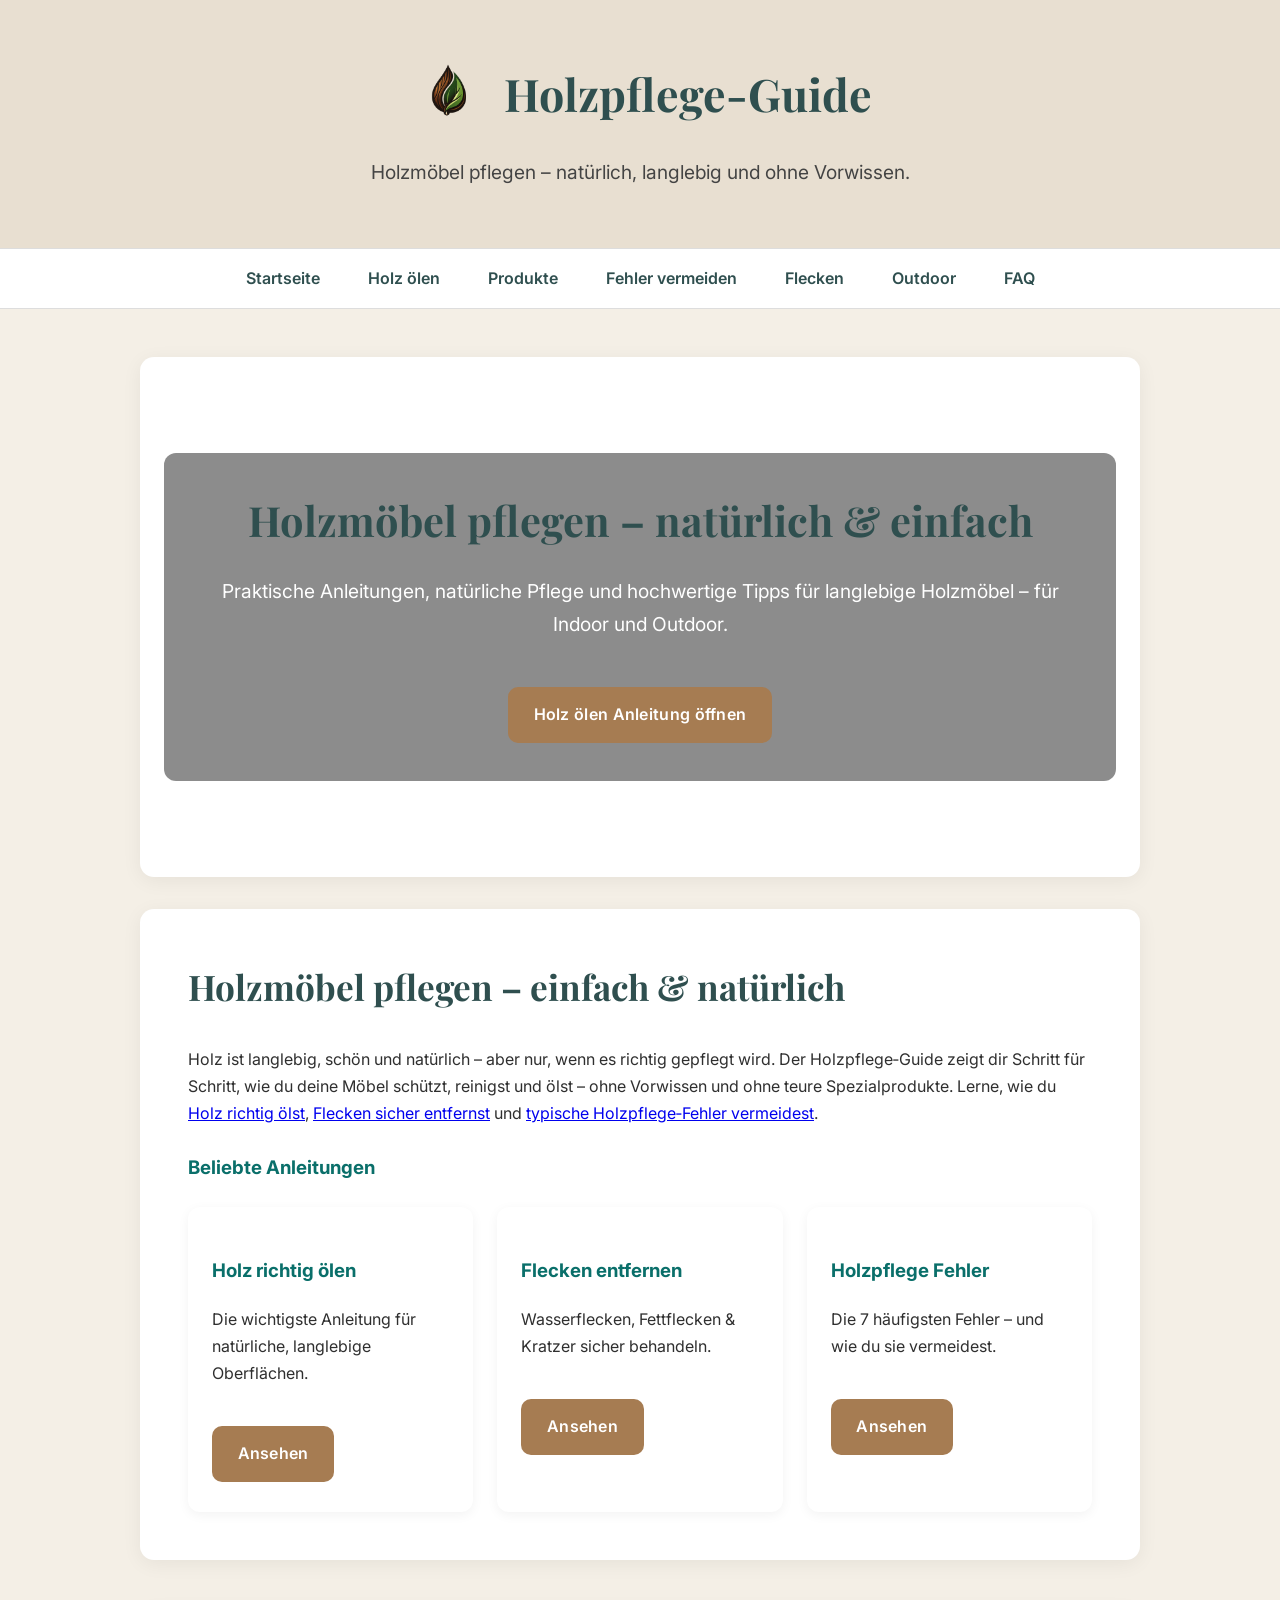
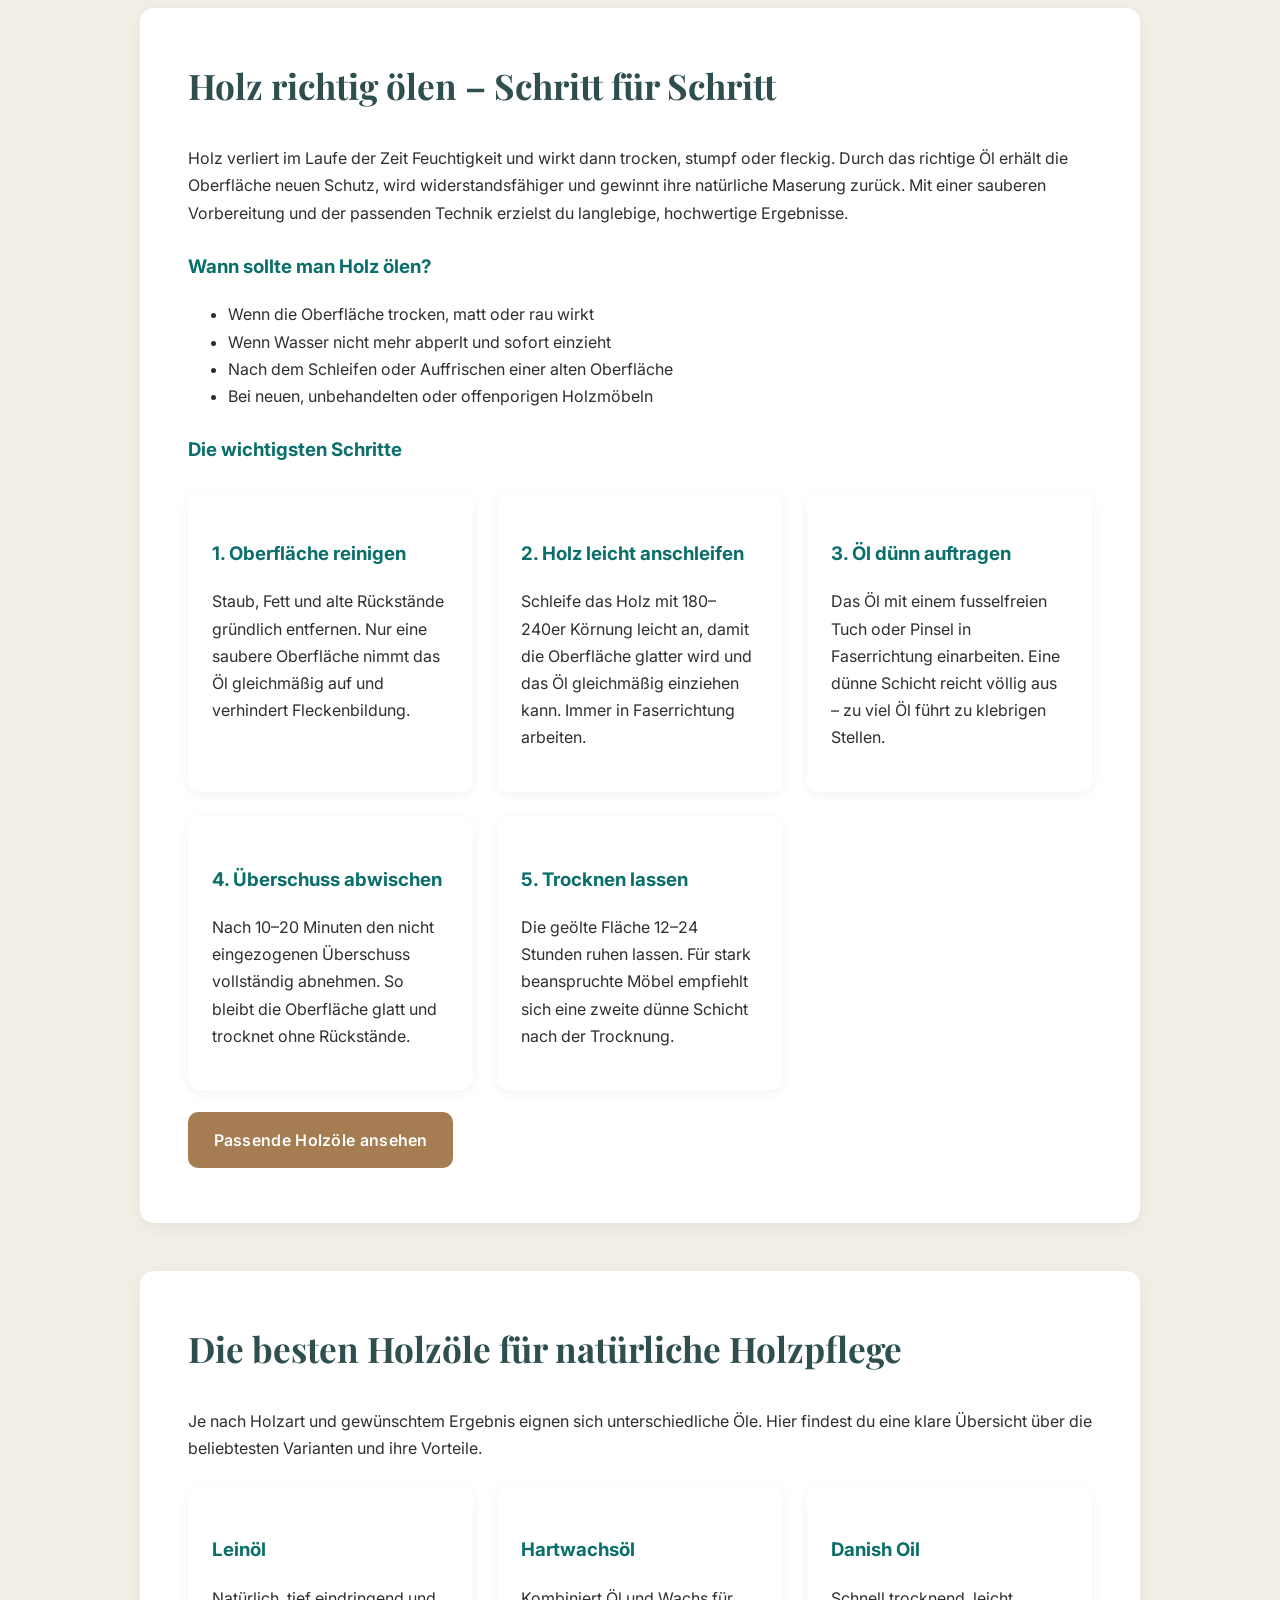
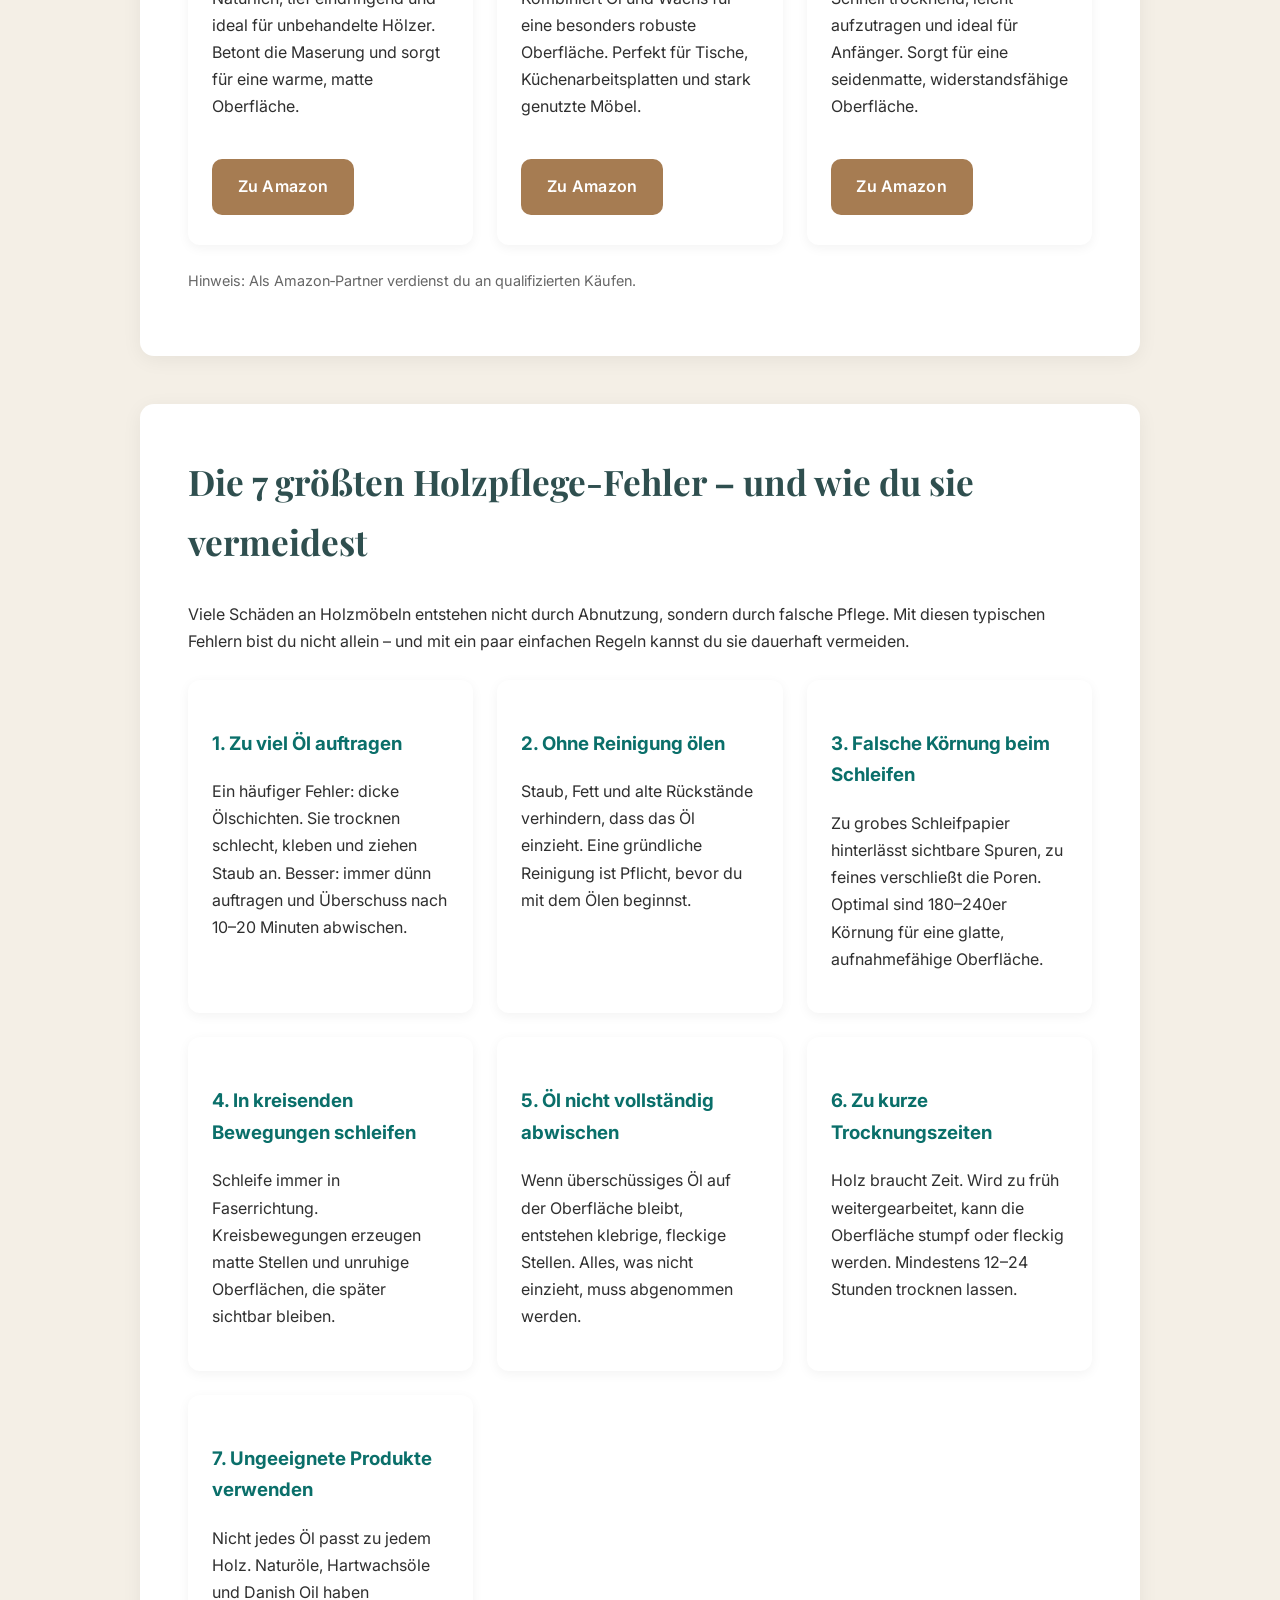
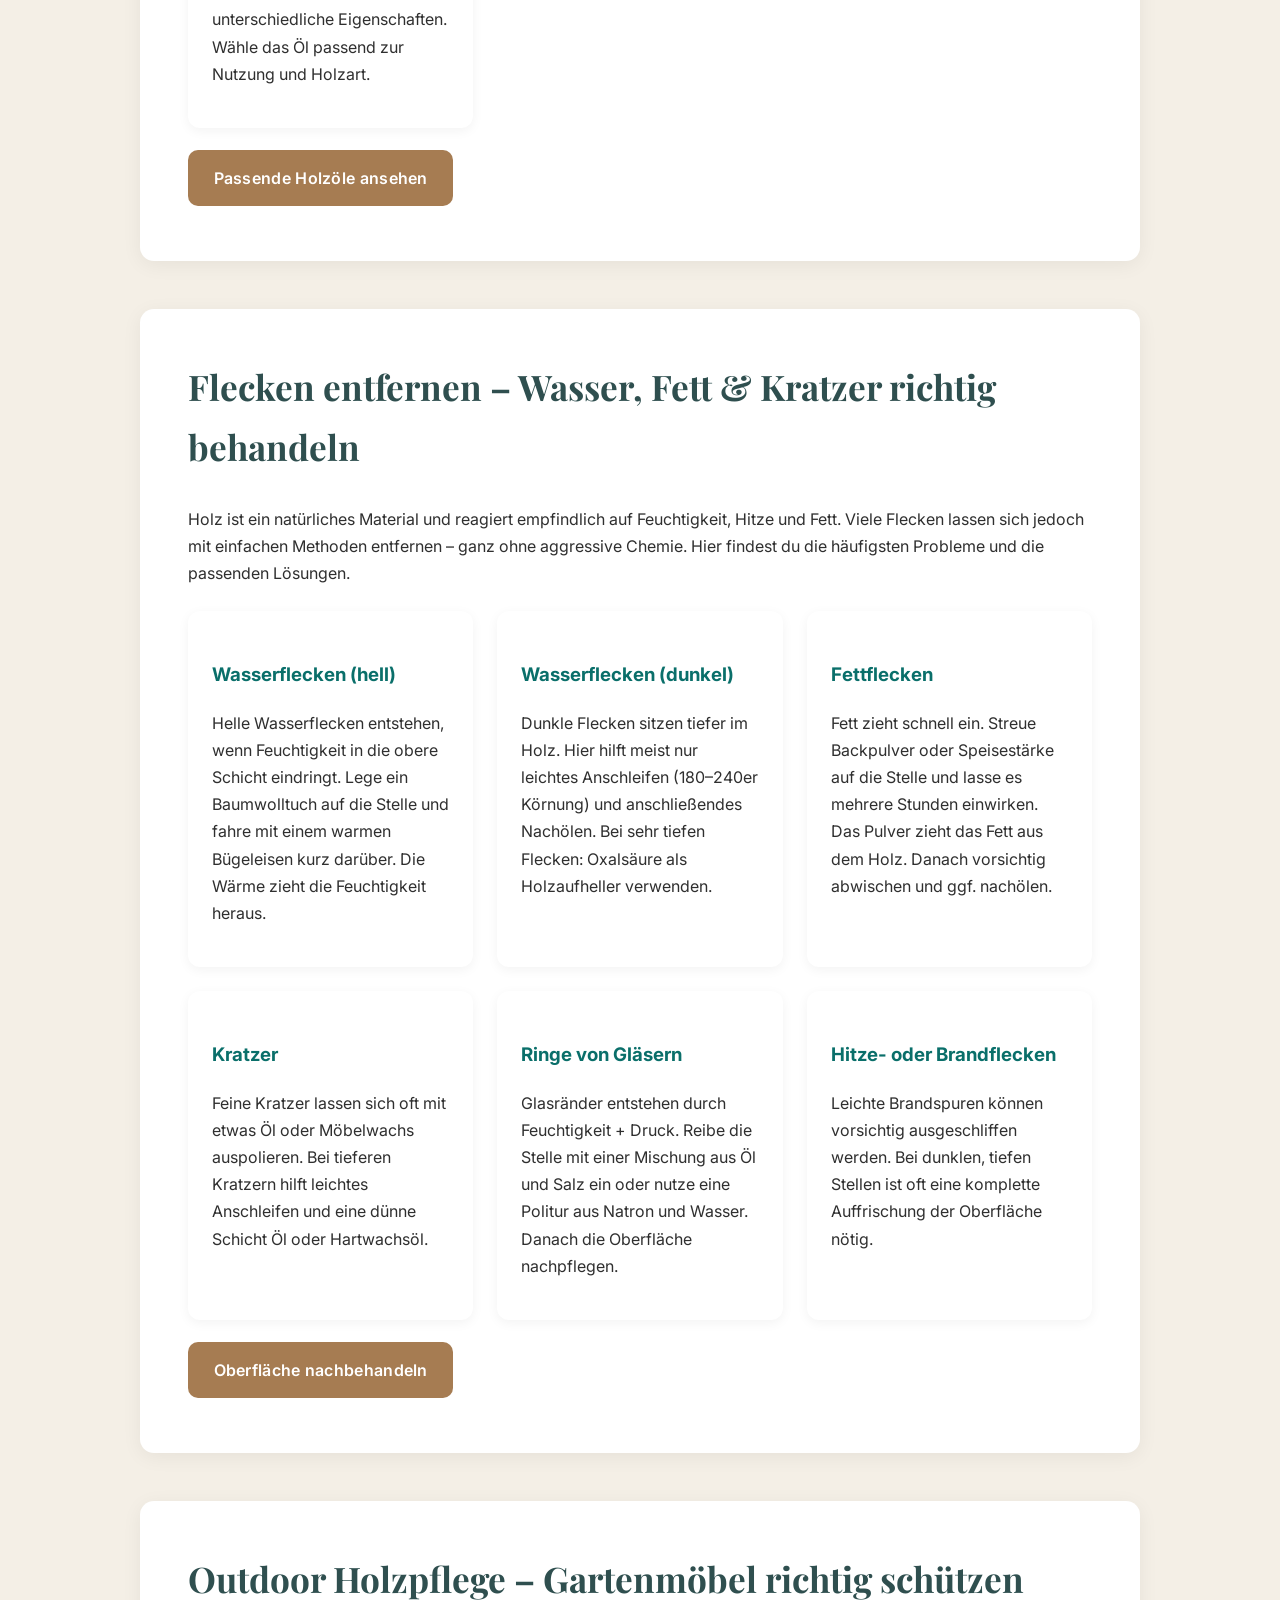
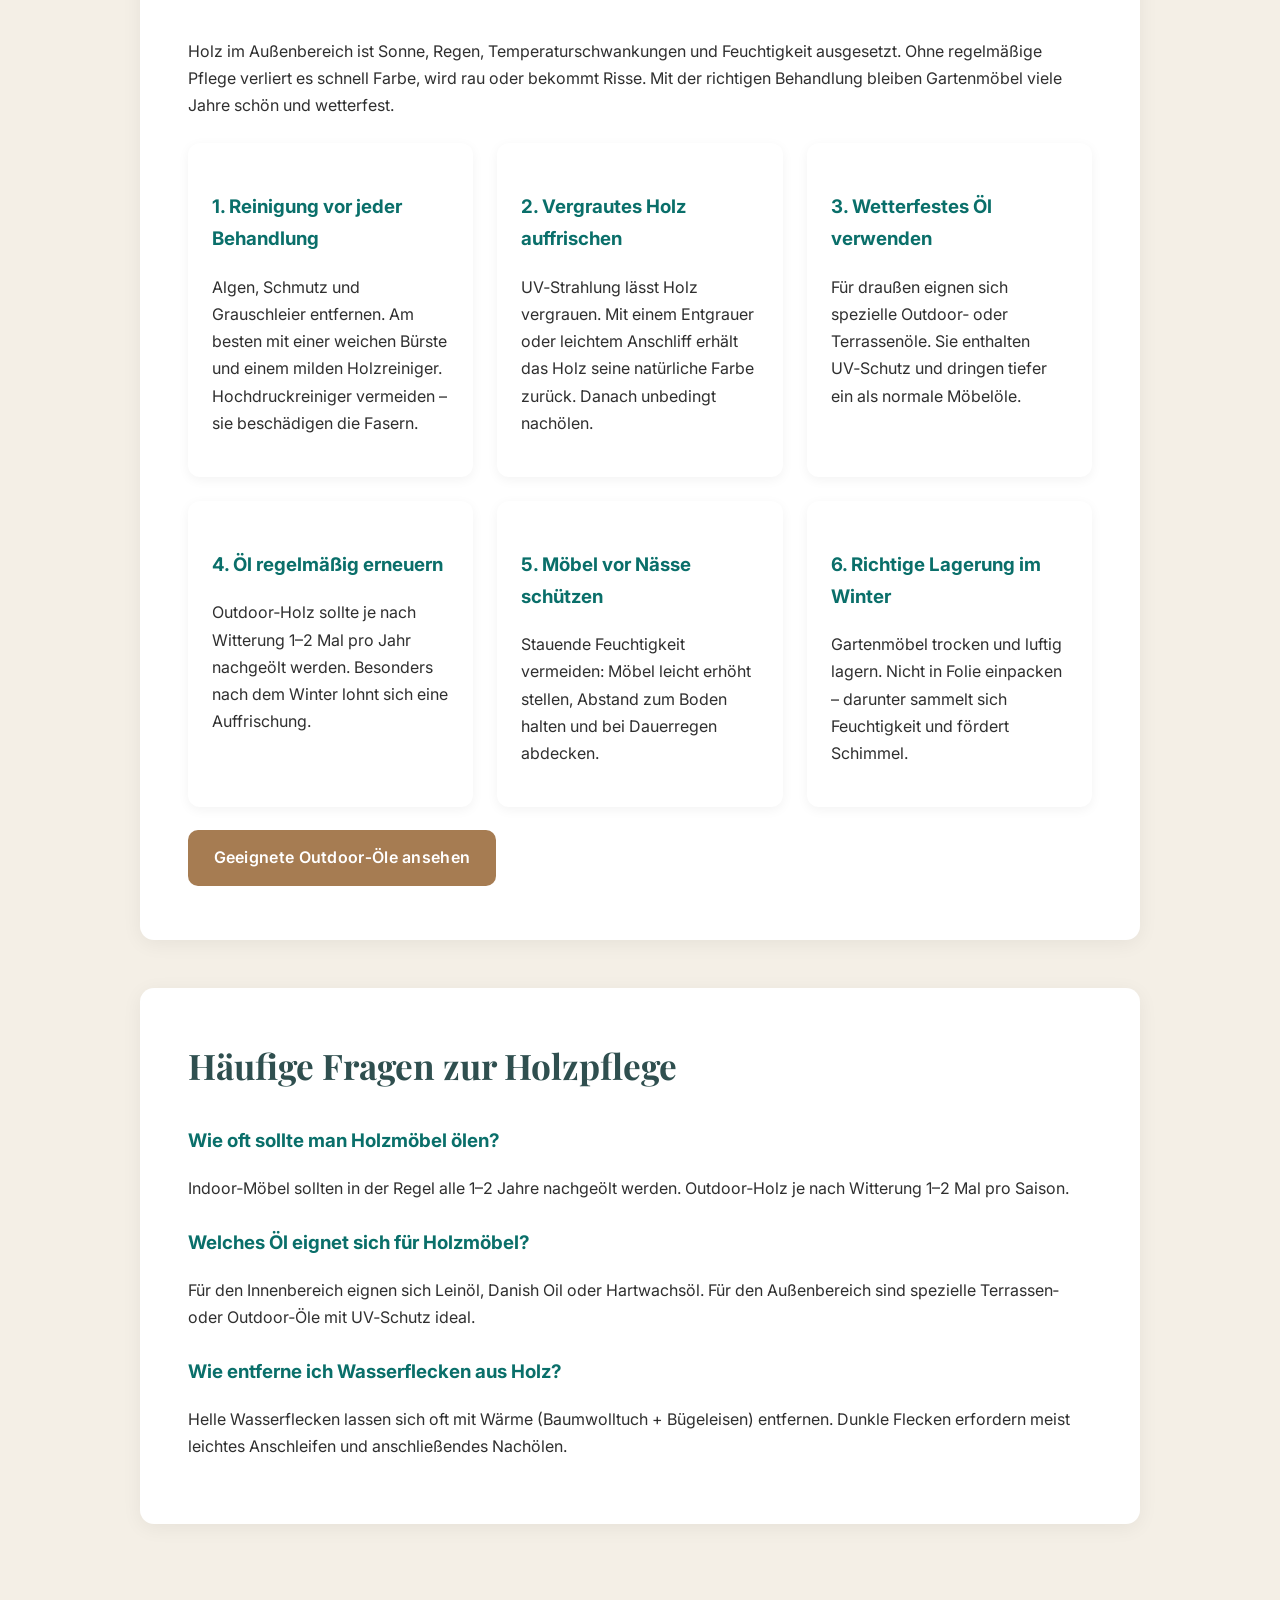
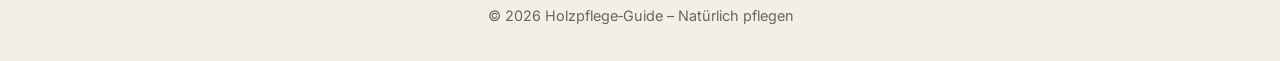
==== commit 513d4033: "Update print statement from 'Hello' to 'Goodbye'" ====
--- a/index.html
+++ b/index.html
@@ -1,766 +1,543 @@
 <!DOCTYPE html>
 <html lang="de">
 <head>
-  <meta charset="UTF-8" />
-  
-  <link rel="stylesheet" href="/assets/css/style.css">
-  
-  <title>Holzpflege‑Guide – Expertenwissen, Anleitungen & Produktempfehlungen für Holz</title>
-  <meta name="viewport" content="width=device-width, initial-scale=1" />
-  <meta name="description" content="Der Holzpflege‑Guide bietet praxisnahe Anleitungen, Expertenwissen und Produktvergleiche für Terrassen, Möbel, Parkett und Gartenholz. Lernen Sie, wie Holz dauerhaft schön und geschützt bleibt." />
+  <meta charset="UTF-8">
+  <link rel="icon" type="image/png" href="favicon.png">
+  <link rel="icon" type="image/png" sizes="16x16" href="favicon-16.png">
+  <link rel="icon" type="image/png" sizes="32x32" href="favicon-32.png">
+  <link rel="icon" type="image/png" sizes="48x48" href="favicon-48.png">
+  <link rel="apple-touch-icon" sizes="180x180" href="apple-touch-icon.png">
+  <link rel="icon" type="image/png" sizes="192x192" href="android-chrome-192.png">
+  <link rel="icon" type="image/png" sizes="512x512" href="android-chrome-512.png">
+
+  <title>Holzpflege‑Guide – Holzmöbel ölen, reinigen & pflegen</title>
+  <meta name="viewport" content="width=device-width, initial-scale=1">
+  <meta name="description" content="Holzpflege‑Guide: Schritt‑für‑Schritt Anleitungen zum Holz ölen, reinigen und auffrischen. Tipps für Indoor & Outdoor Holzmöbel – natürlich, einfach und verständlich.">
 
   <script type="application/ld+json">
   {
     "@context": "https://schema.org",
     "@type": "WebSite",
     "name": "Holzpflege-Guide",
-    "url": "https://www.holzpflege-guide.de/",
-    "description": "Der Holzpflege-Guide bietet praxisnahe Anleitungen, Expertenwissen und Produktvergleiche für Terrassen, Möbel, Parkett und Gartenholz.",
+    "url": "https://deinedomain.de",
+    "description": "Anleitungen zum Holz ölen, reinigen und pflegen.",
     "publisher": {
       "@type": "Organization",
-      "name": "Holzpflege-Guide",
-      "logo": {
-        "@type": "ImageObject",
-        "url": "https://www.holzpflege-guide.de/logo.png"
-      }
-    },
-    "potentialAction": {
-      "@type": "SearchAction",
-      "target": "https://www.holzpflege-guide.de/?s={search_term_string}",
-      "query-input": "required name=search_term_string"
+      "name": "Holzpflege-Guide"
     }
   }
   </script>
+
+  <style>
+    @import url('https://fonts.googleapis.com/css2?family=Inter:wght@300;400;600&family=Playfair+Display:wght@600&display=swap');
+
+    :root {
+      --beige-light: #F4EFE6;
+      --beige-dark: #E8DFD1;
+      --wood-brown: #A67C52;
+      --forest: #2F4F4F;
+      --petrol: #0A6F6A;
+      --white: #FFFFFF;
+    }
+
+    body {
+      margin: 0;
+      background: var(--beige-light);
+      font-family: 'Inter', sans-serif;
+      color: #2F2F2F;
+      line-height: 1.7;
+    }
+
+    header {
+      background: var(--beige-dark);
+      padding: 3rem 1.5rem;
+      text-align: center;
+      border-bottom: 1px solid #ddd;
+    }
+
+    header img {
+      height: 100px;
+      margin-bottom: 1rem;
+      border-radius: 8px;
+    }
+
+    header h1 {
+      font-family: 'Playfair Display', serif;
+      font-size: 2.8rem;
+      margin: 0;
+      color: var(--forest);
+    }
+
+    header p {
+      font-size: 1.2rem;
+      margin-top: 0.5rem;
+      color: #444;
+    }
+
+    .hero {
+      background-image: url('https://copilot.microsoft.com/th/id/BCO.8249126a-baaa-47b8-9e8a-5a10c429e8d6.png');
+      background-size: cover;
+      background-position: center;
+      background-repeat: no-repeat;
+      padding: 6rem 1.5rem;
+      border-radius: 14px;
+      margin: 2rem auto;
+      max-width: 1000px;
+      color: #fff;
+      text-align: center;
+    }
+
+    .hero-inner {
+      background: rgba(0,0,0,0.45);
+      padding: 2rem;
+      border-radius: 12px;
+    }
+
+    .hero h2 {
+      font-family: 'Playfair Display', serif;
+      font-size: 2.6rem;
+      margin: 0 0 1rem 0;
+    }
+
+    .hero p {
+      font-size: 1.2rem;
+      margin-bottom: 1.5rem;
+    }
+
+    nav {
+      background: var(--white);
+      border-bottom: 1px solid #ddd;
+      position: sticky;
+      top: 0;
+      z-index: 10;
+    }
+
+    nav ul {
+      list-style: none;
+      margin: 0;
+      padding: 1rem;
+      display: flex;
+      flex-wrap: wrap;
+      justify-content: center;
+      gap: 1rem;
+    }
+
+    nav a {
+      text-decoration: none;
+      color: var(--forest);
+      font-weight: 600;
+      padding: 0.5rem 1rem;
+      border-radius: 8px;
+      transition: 0.2s;
+    }
+
+    nav a:hover {
+      background: var(--petrol);
+      color: var(--white);
+    }
+
+    main {
+      max-width: 1000px;
+      margin: 3rem auto;
+      padding: 0 1.5rem;
+    }
+
+    section {
+      background: var(--white);
+      padding: 3rem;
+      margin-bottom: 3rem;
+      border-radius: 14px;
+      box-shadow: 0 4px 20px rgba(0,0,0,0.06);
+    }
+
+    h2 {
+      font-family: 'Playfair Display', serif;
+      font-size: 2.2rem;
+      margin-top: 0;
+      color: var(--forest);
+    }
+
+    h3 {
+      margin-top: 1.5rem;
+      color: var(--petrol);
+    }
+
+    .btn {
+      display: inline-block;
+      padding: 0.9rem 1.6rem;
+      background: var(--wood-brown);
+      color: var(--white);
+      border-radius: 10px;
+      text-decoration: none;
+      font-weight: 600;
+      letter-spacing: 0.3px;
+      transition: 0.25s;
+    
+      /* NEU: Abstand zum Text */
+      margin-top: 1.4rem;
+      margin-bottom: 0.4rem;
+    }
+
+
+    .btn:hover {
+      background: var(--forest);
+      transform: translateY(-2px);
+    }
+
+    .card-grid {
+      display: grid;
+      grid-template-columns: repeat(auto-fit, minmax(260px, 1fr));
+      gap: 1.5rem;
+      margin-top: 1.5rem;
+    }
+
+    .card {
+      background: var(--white);
+      padding: 1.5rem;
+      border-radius: 12px;
+      box-shadow: 0 3px 12px rgba(0,0,0,0.05);
+      transition: 0.2s;
+    }
+
+    .card:hover {
+      transform: translateY(-4px);
+      box-shadow: 0 6px 18px rgba(0,0,0,0.08);
+    }
+
+    footer {
+      text-align: center;
+      padding: 2rem;
+      color: #666;
+      font-size: 0.9rem;
+    }
+  </style>
+</head>
+
+<body>
+
+<header style="background: var(--beige-dark); padding: 2.5rem 1.5rem; text-align: center; border-bottom: 1px solid #ddd;">
+  <div style="display: flex; align-items: center; justify-content: center; gap: 1rem; flex-wrap: wrap;">
+    <img src="holzpflege-guide-logo-dark.png" alt="Holzpflege‑Guide Logo" style="height: 80px; margin-top: 12px;">
+    <h1 style="font-family: 'Playfair Display', serif; font-size: 2.8rem; color: var(--forest); margin: 0;">Holzpflege‑Guide</h1>
+  </div>
+  <p style="font-size: 1.2rem; margin-top: 0.5rem; color: #444;">Holzmöbel pflegen – natürlich, langlebig und ohne Vorwissen.</p>
+</header>
+
+<nav>
+  <ul>
+    <li><a href="#start">Startseite</a></li>
+    <li><a href="#holz-oelen">Holz ölen</a></li>
+    <li><a href="#produkte-vergleich">Produkte</a></li>
+    <li><a href="#fehler-vermeiden">Fehler vermeiden</a></li>
+    <li><a href="#flecken-entfernen">Flecken</a></li>
+    <li><a href="#outdoor">Outdoor</a></li>
+    <li><a href="#faq">FAQ</a></li>
+  </ul>
+</nav>
+
+<main>
+
+  <section class="hero">
+    <div class="hero-inner">
+      <h2>Holzmöbel pflegen – natürlich & einfach</h2>
+      <p>Praktische Anleitungen, natürliche Pflege und hochwertige Tipps für langlebige Holzmöbel – für Indoor und Outdoor.</p>
+      <a href="#holz-oelen" class="btn">Holz ölen Anleitung öffnen</a>
+    </div>
+  </section>
+
+  <section id="start">
+    <h2>Holzmöbel pflegen – einfach & natürlich</h2>
+    <p>Holz ist langlebig, schön und natürlich – aber nur, wenn es richtig gepflegt wird. 
+       Der Holzpflege‑Guide zeigt dir Schritt für Schritt, wie du deine Möbel schützt, reinigst und ölst – 
+       ohne Vorwissen und ohne teure Spezialprodukte. Lerne, wie du 
+       <a href="#holz-oelen">Holz richtig ölst</a>, 
+       <a href="#flecken-entfernen">Flecken sicher entfernst</a> 
+       und <a href="#fehler-vermeiden">typische Holzpflege‑Fehler vermeidest</a>.</p>
   
-  <script type="application/ld+json">
-  {
-    "@context": "https://schema.org",
-    "@type": "Organization",
-    "name": "Holzpflege-Guide",
-    "url": "https://www.holzpflege-guide.de/",
-    "logo": "https://www.holzpflege-guide.de/logo.png",
-    "sameAs": [
-      "https://www.pinterest.de/",
-      "https://www.instagram.com/"
-    ]
-  }
-  </script>
+    <h3>Beliebte Anleitungen</h3>
+
+    <div class="card-grid">
+      <div class="card">
+        <h3>Holz richtig ölen</h3>
+        <p>Die wichtigste Anleitung für natürliche, langlebige Oberflächen.</p>
+        <a href="#holz-oelen" class="btn">Ansehen</a>
+      </div>
+
+      <div class="card">
+        <h3>Flecken entfernen</h3>
+        <p>Wasserflecken, Fettflecken & Kratzer sicher behandeln.</p>
+        <a href="#flecken-entfernen" class="btn">Ansehen</a>
+      </div>
+
+      <div class="card">
+        <h3>Holzpflege Fehler</h3>
+        <p>Die 7 häufigsten Fehler – und wie du sie vermeidest.</p>
+        <a href="#fehler-vermeiden" class="btn">Ansehen</a>
+      </div>
+    </div>
+  </section>
   
-  <script type="application/ld+json">
-  {
-    "@context": "https://schema.org",
-    "@type": "BreadcrumbList",
-    "itemListElement": [
-      {
-        "@type": "ListItem",
-        "position": 1,
-        "name": "Startseite",
-        "item": "https://www.holzpflege-guide.de/"
-        }
-      ]
-  }
-  </script>
-  
-  <!-- Google Fonts -->
-  <link href="https://fonts.googleapis.com/css2?family=Playfair+Display:wght@500;700&family=Inter:wght@300;400;500;600;700&display=swap" rel="stylesheet">
-
-</head>
-<body data-theme="light">
-  <div class="page">
-    <header>
-      <div class="container">
-        <nav class="nav">
-          <div class="logo">
-            <div class="logo-mark">H</div>
-            <div class="logo-text">
-              <div class="logo-title">Holzpflege-Guide</div>
-              <div class="logo-sub">Ratgeber &amp; Expertenwissen</div>
-            </div>
-          </div>
-
-          <div class="nav-links">
-            <a href="#kategorien">Kategorien</a>
-            <a href="#ratgeber">Ratgeber</a>
-            <a href="#experten">Expertenwissen</a>
-            <a href="#produkte">Produkte</a>
-            <a href="#faq">FAQ</a>
-          </div>
-
-          <div class="nav-actions">
-            <button class="theme-toggle" id="themeToggle" aria-label="Dark Mode umschalten">☾</button>
-            <button class="btn btn-ghost">Newsletter</button>
-            <button class="btn btn-primary">Holzpflege lernen</button>
-          </div>
-        </nav>
-      </div>
-    </header>
-
-    <main>
-      <section class="hero">
-        <div class="container hero-grid">
-          <div>
-            <div class="eyebrow">Premium Holzpflege-Ratgeber</div>
-            <h1 class="hero-title">Holz richtig pflegen – langlebig, schön und geschützt.</h1>
-            <p class="hero-sub">
-              Der Holzpflege‑Guide ist Ihr digitales Magazin für nachhaltige Holzpflege: 
-              mit praxisnahen Anleitungen, Expertenwissen und unabhängigen Produktempfehlungen 
-              für Möbel, Terrassen, Parkett und Gartenmöbel. 
-              Für alle, die Holz lieben und langfristig schützen möchten.
-            </p>
-
-            <div class="hero-actions">
-              <a href="#ratgeber" class="btn btn-primary">
-                Holzpflege lernen
-                <span>→</span>
-              </a>
-              <a href="#kategorien" class="btn btn-ghost">
-                Ratgeber entdecken
-              </a>
-            </div>
-
-            <div class="hero-meta">
-              <div class="hero-meta-item">
-                <span class="hero-meta-dot"></span>
-                500+ Fachartikel
-              </div>
-              <div class="hero-meta-item">
-                <span class="hero-meta-dot"></span>
-                Experten-Tipps
-              </div>
-              <div class="hero-meta-item">
-                <span class="hero-meta-dot"></span>
-                Schritt-für-Schritt-Anleitungen
-              </div>
-            </div>
-          </div>
-
-          <div class="hero-media">
-            <div class="hero-card">
-              <div class="hero-wood-bg"></div>
-              <div class="hero-card-overlay">
-                <div class="hero-card-tag">
-                  <span style="width:8px;height:8px;border-radius:999px;background:#C89B6D;display:inline-block;"></span>
-                  Premium Holzoberfläche
-                </div>
-                <div class="hero-card-title">Terrassenholz richtig ölen</div>
-                <div class="hero-card-sub">
-                  Schritt-für-Schritt-Anleitung für UV-Schutz, Feuchtigkeitsschutz und eine dauerhaft schöne Oberfläche.
-                </div>
-                <div class="hero-card-meta">
-                  <div>Lesedauer: 8 Min.</div>
-                  <div class="hero-card-badge">Außenbereich · Terrasse</div>
-                </div>
-              </div>
-            </div>
-
-            <div class="hero-floating">
-              <strong>Individuelle Pflegepläne</strong>
-              Erhalten Sie saisonale Empfehlungen für Ihre Holzarten – von Eiche bis Teak – direkt in Ihrem Postfach.
-            </div>
-          </div>
-        </div>
-      </section>
-
-      <section class="section">
-        <div class="container">
-          <h2 class="section-title">Der Premium‑Ratgeber für alle Holzoberflächen</h2>
-          <p class="section-sub">
-            Finden Sie schnell den passenden Ratgeber – ob für den Innenbereich, den Garten 
-            oder spezielle Holzarten. Alle Inhalte sind praxisnah, verständlich und 
-            für langfristigen Holzschutz optimiert.
-          </p>
-        </div>
-      </section>
-      
-      <section class="section" id="kategorien">
-        <div class="container">
-          <div class="section-header">
-            <div>
-              <div class="section-tag">Kategorien</div>
-              <h2 class="section-title">Holzpflege nach Bereich, Holzart &amp; Produkt</h2>
-              <p class="section-sub">
-                Finden Sie schnell den passenden Ratgeber – ob für den Innenbereich, den Garten oder spezielle Holzarten.
-              </p>
-            </div>
-            <div class="pill-nav">
-              <button class="active">Alle</button>
-              <button>Innenbereich</button>
-              <button>Außenbereich</button>
-              <button>Holzarten</button>
-              <button>Pflegeprodukte</button>
-            </div>
-          </div>
-
-          <div class="grid grid-4">
-            <article class="card">
-              <div class="card-header">
-                <div>
-                  <div class="card-tag">Innenbereich</div>
-                  <div class="card-title">Holz im Wohnraum</div>
-                </div>
-              </div>
-              <p class="card-sub">
-                Pflege für Holzmöbel, Parkett, Treppen und Küchenarbeitsplatten – für ein warmes, langlebiges Zuhause.
-              </p>
-              <div class="card-chip-row">
-                <span class="chip">Holzmöbel</span>
-                <span class="chip">Parkett</span>
-                <span class="chip">Küchenarbeitsplatten</span>
-                <span class="chip">Treppen</span>
-              </div>
-            </article>
-
-            <article class="card">
-              <div class="card-header">
-                <div>
-                  <div class="card-tag">Außenbereich</div>
-                  <div class="card-title">Holz im Freien</div>
-                </div>
-              </div>
-              <p class="card-sub">
-                Schutz vor UV-Strahlung, Regen und Schmutz für Terrassen, Gartenmöbel, Zäune und Carports.
-              </p>
-              <div class="card-chip-row">
-                <span class="chip">Terrasse</span>
-                <span class="chip">Gartenmöbel</span>
-                <span class="chip">Zäune</span>
-                <span class="chip">Carports</span>
-              </div>
-            </article>
-
-            <article class="card">
-              <div class="card-header">
-                <div>
-                  <div class="card-tag">Holzarten</div>
-                  <div class="card-title">Die richtige Pflege je Holzart</div>
-                </div>
-              </div>
-              <p class="card-sub">
-                Von Eiche bis Douglasie – erfahren Sie, welche Produkte und Intervalle zu Ihrer Holzart passen.
-              </p>
-              <div class="card-chip-row">
-                <span class="chip">Eiche</span>
-                <span class="chip">Buche</span>
-                <span class="chip">Teak</span>
-                <span class="chip">Lärche</span>
-                <span class="chip">Douglasie</span>
-              </div>
-            </article>
-
-            <article class="card">
-              <div class="card-header">
-                <div>
-                  <div class="card-tag">Pflegeprodukte</div>
-                  <div class="card-title">Öle, Wachse &amp; mehr</div>
-                </div>
-              </div>
-              <p class="card-sub">
-                Produktvergleiche, Anwendungstipps und Empfehlungen für Öle, Wachse, Lasuren, Lacke und Reiniger.
-              </p>
-              <div class="card-chip-row">
-                <span class="chip">Öle</span>
-                <span class="chip">Wachse</span>
-                <span class="chip">Lasuren</span>
-                <span class="chip">Lacke</span>
-                <span class="chip">Reiniger</span>
-              </div>
-            </article>
-          </div>
-        </div>
-      </section>
-
-      <section class="section" id="ratgeber">
-        <div class="container">
-          <div class="section-header">
-            <div>
-              <div class="section-tag">Beliebte Ratgeber</div>
-              <h2 class="section-title">Holzpflege wie im Premium-Magazin</h2>
-              <p class="section-sub">
-                Kuratierte Fachartikel mit großen Bildern, klaren Anleitungen und praxisnahen Tipps – optimiert für Lesbarkeit und SEO.
-              </p>
-            </div>
-            <div class="search-box">
-              <input type="search" placeholder="Ratgeber durchsuchen (z. B. „Terrasse ölen“)" aria-label="Ratgeber durchsuchen" />
-              <svg viewBox="0 0 24 24" fill="none">
-                <circle cx="11" cy="11" r="6" stroke="currentColor" stroke-width="1.6"></circle>
-                <line x1="15.5" y1="15.5" x2="20" y2="20" stroke="currentColor" stroke-width="1.6" stroke-linecap="round"></line>
-              </svg>
-            </div>
-          </div>
-
-          <div class="grid grid-3">
-            <article class="card article-card">
-              <div class="article-media"></div>
-              <div>
-                <div class="article-meta">
-                  <span class="article-category">Terrasse</span>
-                  <span class="article-time">
-                    <span></span>
-                    8 Min. Lesezeit
-                  </span>
-                </div>
-                <h3 class="article-title">Terrassenholz richtig ölen</h3>
-                <p class="article-excerpt">
-                    Wie Sie Terrassenholz richtig reinigen, vorbereiten und ölen – inklusive Tipps zu UV‑Schutz, Feuchtigkeit und optimalen Pflegeintervallen.
-                </p>
-                <a href="#" class="article-link">
-                  Zum Ratgeber
-                  <svg viewBox="0 0 24 24" fill="none">
-                    <path d="M8 5L16 12L8 19" stroke="currentColor" stroke-width="1.6" stroke-linecap="round" stroke-linejoin="round"></path>
-                  </svg>
-                </a>
-              </div>
-            </article>
-
-            <article class="card article-card">
-              <div class="article-media"></div>
-              <div>
-                <div class="article-meta">
-                  <span class="article-category">Parkett</span>
-                  <span class="article-time">
-                    <span></span>
-                    6 Min. Lesezeit
-                  </span>
-                </div>
-                <h3 class="article-title">Parkett reinigen ohne Schäden</h3>
-                <p class="article-excerpt">
-                    Die wichtigsten Dos & Don’ts bei der Parkettpflege: richtige Reiniger, Feuchtigkeitskontrolle und Schutz vor Kratzern.
-                </p>
-                <a href="#" class="article-link">
-                  Zum Ratgeber
-                  <svg viewBox="0 0 24 24" fill="none">
-                    <path d="M8 5L16 12L8 19" stroke="currentColor" stroke-width="1.6" stroke-linecap="round" stroke-linejoin="round"></path>
-                  </svg>
-                </a>
-              </div>
-            </article>
-
-            <article class="card article-card">
-              <div class="article-media"></div>
-              <div>
-                <div class="article-meta">
-                  <span class="article-category">Teakholz</span>
-                  <span class="article-time">
-                    <span></span>
-                    7 Min. Lesezeit
-                  </span>
-                </div>
-                <h3 class="article-title">Teakholz pflegen wie ein Profi</h3>
-                <p class="article-excerpt">
-                  So behalten Teak‑Gartenmöbel ihre edle Optik – von der Reinigung über Entgrauer bis zum passenden Teaköl.
-                </p>
-                <a href="#" class="article-link">
-                  Zum Ratgeber
-                  <svg viewBox="0 0 24 24" fill="none">
-                    <path d="M8 5L16 12L8 19" stroke="currentColor" stroke-width="1.6" stroke-linecap="round" stroke-linejoin="round"></path>
-                  </svg>
-                </a>
-              </div>
-            </article>
-
-            <article class="card article-card">
-              <div class="article-media"></div>
-              <div>
-                <div class="article-meta">
-                  <span class="article-category">Lasuren &amp; Öle</span>
-                  <span class="article-time">
-                    <span></span>
-                    5 Min. Lesezeit
-                  </span>
-                </div>
-                <h3 class="article-title">Lasur oder Öl – was ist besser?</h3>
-                <p class="article-excerpt">
-                  Wann Öl sinnvoll ist, wann Lasur Vorteile bietet und wie Sie das richtige System für Ihr Holz auswählen.
-                </p>
-                <a href="#" class="article-link">
-                  Zum Ratgeber
-                  <svg viewBox="0 0 24 24" fill="none">
-                    <path d="M8 5L16 12L8 19" stroke="currentColor" stroke-width="1.6" stroke-linecap="round" stroke-linejoin="round"></path>
-                  </svg>
-                </a>
-              </div>
-            </article>
-
-            <article class="card article-card">
-              <div class="article-media"></div>
-              <div>
-                <div class="article-meta">
-                  <span class="article-category">Holzschutz</span>
-                  <span class="article-time">
-                    <span></span>
-                    9 Min. Lesezeit
-                  </span>
-                </div>
-                <h3 class="article-title">Schimmelprävention bei Holz</h3>
-                <p class="article-excerpt">
-                  Ursachen, Warnsignale und Maßnahmen, um Schimmelbildung auf Holzoberflächen langfristig zu vermeiden.
-                </p>
-                <a href="#" class="article-link">
-                  Zum Ratgeber
-                  <svg viewBox="0 0 24 24" fill="none">
-                    <path d="M8 5L16 12L8 19" stroke="currentColor" stroke-width="1.6" stroke-linecap="round" stroke-linejoin="round"></path>
-                  </svg>
-                </a>
-              </div>
-            </article>
-
-            <article class="card article-card">
-              <div class="article-media"></div>
-              <div>
-                <div class="article-meta">
-                  <span class="article-category">Pflegepläne</span>
-                  <span class="article-time">
-                    <span></span>
-                    4 Min. Lesezeit
-                  </span>
-                </div>
-                <h3 class="article-title">Jahresplan für Außenholz</h3>
-                <p class="article-excerpt">
-                  Saisonale Checkliste für Terrasse, Zaun &amp; Gartenmöbel – damit Ihr Holz das ganze Jahr geschützt bleibt.
-                </p>
-                <a href="#" class="article-link">
-                  Zum Ratgeber
-                  <svg viewBox="0 0 24 24" fill="none">
-                    <path d="M8 5L16 12L8 19" stroke="currentColor" stroke-width="1.6" stroke-linecap="round" stroke-linejoin="round"></path>
-                  </svg>
-                </a>
-              </div>
-            </article>
-          </div>
-        </div>
-      </section>
-
-      <section class="section" id="experten">
-        <div class="container">
-          <div class="section-header">
-            <div>
-              <div class="section-tag">Expertenbereich</div>
-              <h2 class="section-title">Wissensplattform für nachhaltige Holzpflege</h2>
-              <p class="section-sub">
-                  Vertiefende Inhalte zu Holzschutz, Feuchtigkeit, UV‑Strahlung und Schimmelprävention – klar erklärt und ergänzt durch moderne Infografiken. Ideal für alle, die Holz langfristig schützen möchten.
-              </p>
-            </div>
-          </div>
-
-          <div class="expert-grid">
-            <div>
-              <div class="card" style="margin-bottom:1.5rem;">
-                <div class="card-tag">Pflegepläne &amp; Saisonale Empfehlungen</div>
-                <h3 class="card-title" style="margin-top:0.4rem;">Individuelle Pflegepläne für Ihre Holzoberflächen</h3>
-                <p class="card-sub">
-                  Erstellen Sie auf Basis von Holzart, Standort und Nutzung einen Pflegeplan, der zu Ihrem Alltag passt.
-                  Von der jährlichen Terrassenpflege bis zur monatlichen Möbelpflege im Innenraum.
-                </p>
-                <ul style="font-size:0.9rem;color:var(--text-muted);padding-left:1.1rem;margin-top:0.4rem;">
-                  <li>Innen- und Außenbereich getrennt planbar</li>
-                  <li>Empfehlungen für Öle, Lasuren, Wachse und Reiniger</li>
-                  <li>Saisonale Erinnerungen für kritische Zeiträume</li>
-                </ul>
-              </div>
-
-              <div class="expert-infocards">
-                <div class="infographic-card">
-                  <div class="infographic-title">Holzschutz-Faktoren</div>
-                  <div class="infographic-metric">4 Kernbereiche</div>
-                  <ul style="font-size:0.85rem;color:var(--text-muted);padding-left:1.1rem;">
-                    <li>UV-Schutz</li>
-                    <li>Feuchtigkeitsschutz</li>
-                    <li>Mechanische Belastung</li>
-                    <li>Biologischer Befall</li>
-                  </ul>
-                </div>
-
-                <div class="infographic-card">
-                  <div class="infographic-title">Empfohlene Pflegeintervalle</div>
-                  <div class="infographic-bars">
-                    <div class="bar-row">
-                      <span>Terrassenholz</span>
-                      <div class="bar-track">
-                        <div class="bar-fill" style="width:90%;"></div>
-                      </div>
-                      <span>1×/Jahr</span>
-                    </div>
-                    <div class="bar-row">
-                      <span>Gartenmöbel</span>
-                      <div class="bar-track">
-                        <div class="bar-fill" style="width:70%;"></div>
-                      </div>
-                      <span>1×/Jahr</span>
-                    </div>
-                    <div class="bar-row">
-                      <span>Parkett</span>
-                      <div class="bar-track">
-                        <div class="bar-fill" style="width:50%;"></div>
-                      </div>
-                      <span>alle 2–3 Jahre</span>
-                    </div>
-                  </div>
-                </div>
-              </div>
-            </div>
-
-            <aside class="card">
-              <div class="card-tag">Holzschutz &amp; Prävention</div>
-              <h3 class="card-title" style="margin-top:0.4rem;">Schimmel, UV-Strahlung &amp; Feuchtigkeit verstehen</h3>
-              <p class="card-sub">
-                Lernen Sie, wie Holz auf Umwelteinflüsse reagiert – und wie Sie Schäden frühzeitig erkennen und vermeiden.
-              </p>
-              <ul style="font-size:0.9rem;color:var(--text-muted);padding-left:1.1rem;margin-top:0.4rem;">
-                <li>Schimmelprävention bei hoher Luftfeuchtigkeit</li>
-                <li>UV-Schutz für stark besonnte Flächen</li>
-                <li>Feuchtigkeitsschutz für horizontale Flächen</li>
-                <li>Tipps für kritische Übergangsbereiche (z. B. Terrassentüren)</li>
-              </ul>
-            </aside>
-          </div>
-        </div>
-      </section>
-
-      <section class="section" id="produkte">
-        <div class="container">
-          <div class="section-header">
-            <div>
-              <div class="section-tag">Produkt-Empfehlungen</div>
-              <h2 class="section-title">Vergleichstabellen für Holzöle, Lasuren &amp; Reiniger</h2>
-              <p class="section-sub">
-                Klar strukturierte Vergleiche mit Bewertungen, Vor- und Nachteilen – ideal für Affiliate-Integration und transparente Produktempfehlungen.
-              </p>
-            </div>
-          </div>
-
-          <div class="table-wrapper" style="margin-bottom:1.5rem;">
-            <div class="table-header">
-              <div>
-                <div class="table-header-title">Holzöle im Vergleich</div>
-                <div class="table-header-sub">Für Terrassen, Gartenmöbel und stark beanspruchte Außenflächen.</div>
-              </div>
-              <span class="badge badge-neutral">Beispiel-Tabelle</span>
-            </div>
-            <table class="table">
-              <thead>
-                <tr>
-                  <th>Produkt</th>
-                  <th>Einsatzbereich</th>
-                  <th>Eigenschaften</th>
-                  <th>Bewertung</th>
-                  <th>Vorteile</th>
-                  <th>Nachteile</th>
-                </tr>
-              </thead>
-              <tbody>
-                <tr>
-                  <td>Premium Terrassenöl</td>
-                  <td>Terrasse, Außen</td>
-                  <td>UV-Schutz, wasserabweisend</td>
-                  <td>★★★★★</td>
-                  <td><span class="badge badge-positive">Langlebig</span></td>
-                  <td>Höherer Preis</td>
-                </tr>
-                <tr>
-                  <td>Teak-Öl Classic</td>
-                  <td>Gartenmöbel, Teak</td>
-                  <td>Betont Maserung, leicht zu verarbeiten</td>
-                  <td>★★★★☆</td>
-                  <td><span class="badge badge-positive">Einfache Anwendung</span></td>
-                  <td>Häufigere Auffrischung nötig</td>
-                </tr>
-                <tr>
-                  <td>Innenholz-Öl Matt</td>
-                  <td>Möbel, Innen</td>
-                  <td>Matt, lebensmittelecht</td>
-                  <td>★★★★☆</td>
-                  <td><span class="badge badge-positive">Ideal für Küchen</span></td>
-                  <td>Nur für Innen geeignet</td>
-                </tr>
-              </tbody>
-            </table>
-          </div>
-
-          <div class="table-wrapper">
-            <div class="table-header">
-              <div>
-                <div class="table-header-title">Holzreiniger &amp; Pflege-Sets</div>
-                <div class="table-header-sub">Für die optimale Vorbereitung vor Öl, Lasur oder Lack.</div>
-              </div>
-              <span class="badge badge-neutral">Affiliate-freundliches Layout</span>
-            </div>
-            <table class="table">
-              <thead>
-                <tr>
-                  <th>Produkt</th>
-                  <th>Typ</th>
-                  <th>Geeignet für</th>
-                  <th>Bewertung</th>
-                  <th>Besonderheit</th>
-                  <th>Vergleich</th>
-                </tr>
-              </thead>
-              <tbody>
-                <tr>
-                  <td>Holzreiniger Konzentrat</td>
-                  <td>Reiniger</td>
-                  <td>Terrasse, Gartenmöbel</td>
-                  <td>★★★★☆</td>
-                  <td>Starke Verschmutzungen</td>
-                  <td><a href="#" class="article-link">Vergleichen →</a></td>
-                </tr>
-                <tr>
-                  <td>Pflege-Set Parkett</td>
-                  <td>Set</td>
-                  <td>Parkett, Innen</td>
-                  <td>★★★★★</td>
-                  <td>Reiniger + Pflegeöl</td>
-                  <td><a href="#" class="article-link">Vergleichen →</a></td>
-                </tr>
-                <tr>
-                  <td>Gartenmöbel-Set Teak</td>
-                  <td>Set</td>
-                  <td>Teak-Gartenmöbel</td>
-                  <td>★★★★☆</td>
-                  <td>Reiniger + Teak-Öl</td>
-                  <td><a href="#" class="article-link">Vergleichen →</a></td>
-                </tr>
-              </tbody>
-            </table>
-          </div>
-        </div>
-      </section>
-
-      <section class="section" id="faq">
-        <div class="container">
-          <div class="section-header">
-            <div>
-              <div class="section-tag">FAQ</div>
-              <h2 class="section-title">Häufige Fragen zur Holzpflege</h2>
-              <p class="section-sub">
-                Kurz und verständlich beantwortet – mit Links zu vertiefenden Ratgebern für alle, die tiefer einsteigen möchten.
-              </p>
-            </div>
-          </div>
-
-          <div class="faq">
-            <div class="faq-item">
-              <button class="faq-question" type="button">
-                <span>Wie oft sollte Holz geölt werden?</span>
-                <span class="faq-toggle">+</span>
-              </button>
-              <div class="faq-answer">
-                Im Außenbereich wird in der Regel eine Auffrischung einmal pro Jahr empfohlen, insbesondere bei stark
-                bewitterten Flächen wie Terrassen. Im Innenbereich hängt das Intervall von Nutzung und Beanspruchung ab –
-                häufig genutzte Flächen wie Esstische oder Arbeitsplatten profitieren von einer Auffrischung alle 1–2 Jahre.
-              </div>
-            </div>
-
-            <div class="faq-item">
-              <button class="faq-question" type="button">
-                <span>Wann ist eine Lasur sinnvoll?</span>
-                <span class="faq-toggle">+</span>
-              </button>
-              <div class="faq-answer">
-                Lasuren sind ideal, wenn Sie Holz im Außenbereich vor UV-Strahlung und Feuchtigkeit schützen möchten und
-                gleichzeitig die Holzstruktur sichtbar bleiben soll. Besonders bei Zäunen, Fassaden oder Carports ist eine
-                hochwertige Lasur oft die beste Wahl.
-              </div>
-            </div>
-
-            <div class="faq-item">
-              <button class="faq-question" type="button">
-                <span>Kann man altes Holz retten?</span>
-                <span class="faq-toggle">+</span>
-              </button>
-              <div class="faq-answer">
-                In vielen Fällen ja. Vergraute oder verschmutzte Oberflächen lassen sich durch Reinigen, Schleifen und
-                anschließende Behandlung mit Öl, Lasur oder Lack deutlich aufwerten. Entscheidend ist, ob das Holz strukturell
-                noch intakt ist und keine tiefgreifenden Schäden wie Fäulnis vorliegen.
-              </div>
-            </div>
-
-            <div class="faq-item">
-              <button class="faq-question" type="button">
-                <span>Welches Öl eignet sich für Teakholz?</span>
-                <span class="faq-toggle">+</span>
-              </button>
-              <div class="faq-answer">
-                Für Teakholz eignen sich spezielle Teaköle, die auf die dichte Struktur und den hohen Eigenölgehalt des Holzes
-                abgestimmt sind. Sie betonen die natürliche Farbe, schützen vor Vergrauung und lassen sich in der Regel leicht
-                auffrischen, ohne abzuschleifen.
-              </div>
-            </div>
-          </div>
-        </div>
-      </section>
-
-      <section class="section" id="newsletter">
-        <div class="container">
-          <div class="newsletter">
-            <h2 class="newsletter-title">Erhalten Sie die besten Holzpflege-Tipps direkt per E-Mail.</h2>
-            <p class="newsletter-sub">
-              Erhalten Sie exklusive Pflegepläne, saisonale Checklisten und Produktempfehlungen – kompakt, verständlich und maximal 1–2 E‑Mails pro Monat.
-            </p>
-            <form class="newsletter-form">
-              <input type="email" class="newsletter-input" placeholder="Ihre E-Mail-Adresse" required />
-              <button type="submit" class="btn btn-primary">
-                Jetzt anmelden
-              </button>
-            </form>
-            <p class="newsletter-note">
-              Sie können sich jederzeit mit einem Klick wieder abmelden. Keine Weitergabe Ihrer Daten an Dritte.
-            </p>
-          </div>
-        </div>
-      </section>
-    </main>
-
-    <footer>
-      <div class="container">
-        <div class="footer-grid">
-          <div>
-            <div class="logo">
-              <div class="logo-mark">H</div>
-              <div class="logo-text">
-                <div class="logo-title">Holzpflege-Guide</div>
-                <div class="logo-sub">Wissen · Praxis · Produkte</div>
-              </div>
-            </div>
-            <p style="margin-top:0.8rem;font-size:0.85rem;color:var(--text-muted);max-width:22rem;">
-              Ihr digitales Magazin für nachhaltige Holzpflege – von der ersten Reinigung bis zur langfristigen Schutzbehandlung.
-            </p>
-          </div>
-
-          <div class="footer-links">
-            <div>
-              <div class="footer-heading">Ratgeber</div>
-              <a href="#ratgeber">Innenbereich</a>
-              <a href="#ratgeber">Außenbereich</a>
-              <a href="#ratgeber">Pflegepläne</a>
-            </div>
-            <div>
-              <div class="footer-heading">Holzarten</div>
-              <a href="#kategorien">Eiche</a>
-              <a href="#kategorien">Teak</a>
-              <a href="#kategorien">Lärche &amp; Douglasie</a>
-            </div>
-            <div>
-              <div class="footer-heading">Service</div>
-              <a href="#produkte">Pflegeprodukte</a>
-              <a href="#newsletter">Newsletter</a>
-              <a href="#">Kontakt</a>
-            </div>
-          </div>
-        </div>
-
-        <div class="footer-bottom">
-          <div>© <span id="year"></span> Holzpflege-Guide. Alle Rechte vorbehalten.</div>
-          <div style="display:flex;gap:1rem;">
-            <a href="#">Datenschutz</a>
-            <a href="#">Impressum</a>
-          </div>
-        </div>
-      </div>
-    </footer>
-  </div>
-
-  <script src="/assets/js/main.js"></script>
+  <section id="holz-oelen">
+    <h2>Holz richtig ölen – Schritt für Schritt</h2>
+    <p>Holz verliert im Laufe der Zeit Feuchtigkeit und wirkt dann trocken, stumpf oder fleckig. 
+       Durch das richtige Öl erhält die Oberfläche neuen Schutz, wird widerstandsfähiger und 
+       gewinnt ihre natürliche Maserung zurück. Mit einer sauberen Vorbereitung und der passenden 
+       Technik erzielst du langlebige, hochwertige Ergebnisse.</p>
+
+    <h3>Wann sollte man Holz ölen?</h3>
+    <ul>
+      <li>Wenn die Oberfläche trocken, matt oder rau wirkt</li>
+      <li>Wenn Wasser nicht mehr abperlt und sofort einzieht</li>
+      <li>Nach dem Schleifen oder Auffrischen einer alten Oberfläche</li>
+      <li>Bei neuen, unbehandelten oder offenporigen Holzmöbeln</li>
+    </ul>
+
+    <h3>Die wichtigsten Schritte</h3>
+    <div class="card-grid">
+      <div class="card">
+        <h3>1. Oberfläche reinigen</h3>
+        <p>Staub, Fett und alte Rückstände gründlich entfernen. Nur eine saubere Oberfläche 
+           nimmt das Öl gleichmäßig auf und verhindert Fleckenbildung.</p>
+      </div>
+
+      <div class="card">
+        <h3>2. Holz leicht anschleifen</h3>
+        <p>Schleife das Holz mit 180–240er Körnung leicht an, damit die Oberfläche glatter wird 
+           und das Öl gleichmäßig einziehen kann. Immer in Faserrichtung arbeiten.</p>
+      </div>
+
+      <div class="card">
+        <h3>3. Öl dünn auftragen</h3>
+        <p>Das Öl mit einem fusselfreien Tuch oder Pinsel in Faserrichtung einarbeiten. 
+           Eine dünne Schicht reicht völlig aus – zu viel Öl führt zu klebrigen Stellen.</p>
+      </div>
+
+      <div class="card">
+        <h3>4. Überschuss abwischen</h3>
+        <p>Nach 10–20 Minuten den nicht eingezogenen Überschuss vollständig abnehmen. 
+           So bleibt die Oberfläche glatt und trocknet ohne Rückstände.</p>
+      </div>
+
+      <div class="card">
+        <h3>5. Trocknen lassen</h3>
+        <p>Die geölte Fläche 12–24 Stunden ruhen lassen. Für stark beanspruchte Möbel 
+           empfiehlt sich eine zweite dünne Schicht nach der Trocknung.</p>
+      </div>
+    </div>
+
+    <a href="#produkte-vergleich" class="btn">Passende Holzöle ansehen</a>
+  </section>
+
+  <section id="produkte-vergleich">
+    <h2>Die besten Holzöle für natürliche Holzpflege</h2>
+    <p>Je nach Holzart und gewünschtem Ergebnis eignen sich unterschiedliche Öle. 
+       Hier findest du eine klare Übersicht über die beliebtesten Varianten und ihre Vorteile.</p>
+
+    <div class="card-grid">
+      <div class="card">
+        <h3>Leinöl</h3>
+        <p>Natürlich, tief eindringend und ideal für unbehandelte Hölzer. 
+           Betont die Maserung und sorgt für eine warme, matte Oberfläche.</p>
+        <a href="#" class="btn">Zu Amazon</a>
+      </div>
+
+      <div class="card">
+        <h3>Hartwachsöl</h3>
+        <p>Kombiniert Öl und Wachs für eine besonders robuste Oberfläche. 
+           Perfekt für Tische, Küchenarbeitsplatten und stark genutzte Möbel.</p>
+        <a href="#" class="btn">Zu Amazon</a>
+      </div>
+
+      <div class="card">
+        <h3>Danish Oil</h3>
+        <p>Schnell trocknend, leicht aufzutragen und ideal für Anfänger. 
+           Sorgt für eine seidenmatte, widerstandsfähige Oberfläche.</p>
+        <a href="#" class="btn">Zu Amazon</a>
+      </div>
+    </div>
+
+    <p style="margin-top: 1.5rem; font-size: 0.9rem; color: #666;">
+      Hinweis: Als Amazon‑Partner verdienst du an qualifizierten Käufen.
+    </p>
+  </section>
+
+  <section id="fehler-vermeiden">
+    <h2>Die 7 größten Holzpflege‑Fehler – und wie du sie vermeidest</h2>
+    <p>Viele Schäden an Holzmöbeln entstehen nicht durch Abnutzung, sondern durch falsche Pflege. 
+       Mit diesen typischen Fehlern bist du nicht allein – und mit ein paar einfachen Regeln 
+       kannst du sie dauerhaft vermeiden.</p>
+
+    <div class="card-grid">
+      <div class="card">
+        <h3>1. Zu viel Öl auftragen</h3>
+        <p>Ein häufiger Fehler: dicke Ölschichten. Sie trocknen schlecht, kleben und ziehen Staub an. 
+           Besser: immer dünn auftragen und Überschuss nach 10–20 Minuten abwischen.</p>
+      </div>
+
+      <div class="card">
+        <h3>2. Ohne Reinigung ölen</h3>
+        <p>Staub, Fett und alte Rückstände verhindern, dass das Öl einzieht. 
+           Eine gründliche Reinigung ist Pflicht, bevor du mit dem Ölen beginnst.</p>
+      </div>
+
+      <div class="card">
+        <h3>3. Falsche Körnung beim Schleifen</h3>
+        <p>Zu grobes Schleifpapier hinterlässt sichtbare Spuren, zu feines verschließt die Poren. 
+           Optimal sind 180–240er Körnung für eine glatte, aufnahmefähige Oberfläche.</p>
+      </div>
+
+      <div class="card">
+        <h3>4. In kreisenden Bewegungen schleifen</h3>
+        <p>Schleife immer in Faserrichtung. Kreisbewegungen erzeugen matte Stellen und 
+           unruhige Oberflächen, die später sichtbar bleiben.</p>
+      </div>
+
+      <div class="card">
+        <h3>5. Öl nicht vollständig abwischen</h3>
+        <p>Wenn überschüssiges Öl auf der Oberfläche bleibt, entstehen klebrige, fleckige Stellen. 
+           Alles, was nicht einzieht, muss abgenommen werden.</p>
+      </div>
+
+      <div class="card">
+        <h3>6. Zu kurze Trocknungszeiten</h3>
+        <p>Holz braucht Zeit. Wird zu früh weitergearbeitet, kann die Oberfläche stumpf oder fleckig werden. 
+           Mindestens 12–24 Stunden trocknen lassen.</p>
+      </div>
+
+      <div class="card">
+        <h3>7. Ungeeignete Produkte verwenden</h3>
+        <p>Nicht jedes Öl passt zu jedem Holz. Naturöle, Hartwachsöle und Danish Oil haben unterschiedliche Eigenschaften. 
+           Wähle das Öl passend zur Nutzung und Holzart.</p>
+      </div>
+    </div>
+
+    <a href="#produkte-vergleich" class="btn">Passende Holzöle ansehen</a>
+  </section>
+
+  <section id="flecken-entfernen">
+    <h2>Flecken entfernen – Wasser, Fett & Kratzer richtig behandeln</h2>
+    <p>Holz ist ein natürliches Material und reagiert empfindlich auf Feuchtigkeit, Hitze und Fett. 
+       Viele Flecken lassen sich jedoch mit einfachen Methoden entfernen – ganz ohne aggressive Chemie. 
+       Hier findest du die häufigsten Probleme und die passenden Lösungen.</p>
+
+    <div class="card-grid">
+      <div class="card">
+        <h3>Wasserflecken (hell)</h3>
+        <p>Helle Wasserflecken entstehen, wenn Feuchtigkeit in die obere Schicht eindringt. 
+           Lege ein Baumwolltuch auf die Stelle und fahre mit einem warmen Bügeleisen kurz darüber. 
+           Die Wärme zieht die Feuchtigkeit heraus.</p>
+      </div>
+
+      <div class="card">
+        <h3>Wasserflecken (dunkel)</h3>
+        <p>Dunkle Flecken sitzen tiefer im Holz. Hier hilft meist nur leichtes Anschleifen 
+           (180–240er Körnung) und anschließendes Nachölen. Bei sehr tiefen Flecken: 
+           Oxalsäure als Holzaufheller verwenden.</p>
+      </div>
+
+      <div class="card">
+        <h3>Fettflecken</h3>
+        <p>Fett zieht schnell ein. Streue Backpulver oder Speisestärke auf die Stelle und 
+           lasse es mehrere Stunden einwirken. Das Pulver zieht das Fett aus dem Holz. 
+           Danach vorsichtig abwischen und ggf. nachölen.</p>
+      </div>
+
+      <div class="card">
+        <h3>Kratzer</h3>
+        <p>Feine Kratzer lassen sich oft mit etwas Öl oder Möbelwachs auspolieren. 
+           Bei tieferen Kratzern hilft leichtes Anschleifen und eine dünne Schicht Öl 
+           oder Hartwachsöl.</p>
+      </div>
+
+      <div class="card">
+        <h3>Ringe von Gläsern</h3>
+        <p>Glasränder entstehen durch Feuchtigkeit + Druck. Reibe die Stelle mit einer 
+           Mischung aus Öl und Salz ein oder nutze eine Politur aus Natron und Wasser. 
+           Danach die Oberfläche nachpflegen.</p>
+      </div>
+
+      <div class="card">
+        <h3>Hitze- oder Brandflecken</h3>
+        <p>Leichte Brandspuren können vorsichtig ausgeschliffen werden. 
+           Bei dunklen, tiefen Stellen ist oft eine komplette Auffrischung der Oberfläche nötig.</p>
+      </div>
+    </div>
+
+    <a href="#holz-oelen" class="btn">Oberfläche nachbehandeln</a>
+  </section>
+
+  <section id="outdoor">
+    <h2>Outdoor Holzpflege – Gartenmöbel richtig schützen</h2>
+    <p>Holz im Außenbereich ist Sonne, Regen, Temperaturschwankungen und Feuchtigkeit ausgesetzt. 
+       Ohne regelmäßige Pflege verliert es schnell Farbe, wird rau oder bekommt Risse. 
+       Mit der richtigen Behandlung bleiben Gartenmöbel viele Jahre schön und wetterfest.</p>
+
+    <div class="card-grid">
+      <div class="card">
+        <h3>1. Reinigung vor jeder Behandlung</h3>
+        <p>Algen, Schmutz und Grauschleier entfernen. Am besten mit einer weichen Bürste 
+           und einem milden Holzreiniger. Hochdruckreiniger vermeiden – sie beschädigen die Fasern.</p>
+      </div>
+
+      <div class="card">
+        <h3>2. Vergrautes Holz auffrischen</h3>
+        <p>UV‑Strahlung lässt Holz vergrauen. Mit einem Entgrauer oder leichtem Anschliff 
+           erhält das Holz seine natürliche Farbe zurück. Danach unbedingt nachölen.</p>
+      </div>
+
+      <div class="card">
+        <h3>3. Wetterfestes Öl verwenden</h3>
+        <p>Für draußen eignen sich spezielle Outdoor‑ oder Terrassenöle. 
+           Sie enthalten UV‑Schutz und dringen tiefer ein als normale Möbelöle.</p>
+      </div>
+
+      <div class="card">
+        <h3>4. Öl regelmäßig erneuern</h3>
+        <p>Outdoor‑Holz sollte je nach Witterung 1–2 Mal pro Jahr nachgeölt werden. 
+           Besonders nach dem Winter lohnt sich eine Auffrischung.</p>
+      </div>
+
+      <div class="card">
+        <h3>5. Möbel vor Nässe schützen</h3>
+        <p>Stauende Feuchtigkeit vermeiden: Möbel leicht erhöht stellen, 
+           Abstand zum Boden halten und bei Dauerregen abdecken.</p>
+      </div>
+
+      <div class="card">
+        <h3>6. Richtige Lagerung im Winter</h3>
+        <p>Gartenmöbel trocken und luftig lagern. Nicht in Folie einpacken – 
+           darunter sammelt sich Feuchtigkeit und fördert Schimmel.</p>
+      </div>
+    </div>
+
+    <a href="#produkte-vergleich" class="btn">Geeignete Outdoor‑Öle ansehen</a>
+  </section>
+
+  <section id="faq">
+    <h2>Häufige Fragen zur Holzpflege</h2>
+
+    <h3>Wie oft sollte man Holzmöbel ölen?</h3>
+    <p>Indoor‑Möbel sollten in der Regel alle 1–2 Jahre nachgeölt werden. 
+       Outdoor‑Holz je nach Witterung 1–2 Mal pro Saison.</p>
+
+    <h3>Welches Öl eignet sich für Holzmöbel?</h3>
+    <p>Für den Innenbereich eignen sich Leinöl, Danish Oil oder Hartwachsöl. 
+       Für den Außenbereich sind spezielle Terrassen‑ oder Outdoor‑Öle mit UV‑Schutz ideal.</p>
+
+    <h3>Wie entferne ich Wasserflecken aus Holz?</h3>
+    <p>Helle Wasserflecken lassen sich oft mit Wärme (Baumwolltuch + Bügeleisen) entfernen. 
+       Dunkle Flecken erfordern meist leichtes Anschleifen und anschließendes Nachölen.</p>
+  </section>
+
+</main>
+
+<footer>
+  &copy; <span id="year"></span> Holzpflege‑Guide – Natürlich pflegen
+</footer>
+
+<script>
+  document.getElementById('year').textContent = new Date().getFullYear();
+</script>
 
 </body>
 </html>
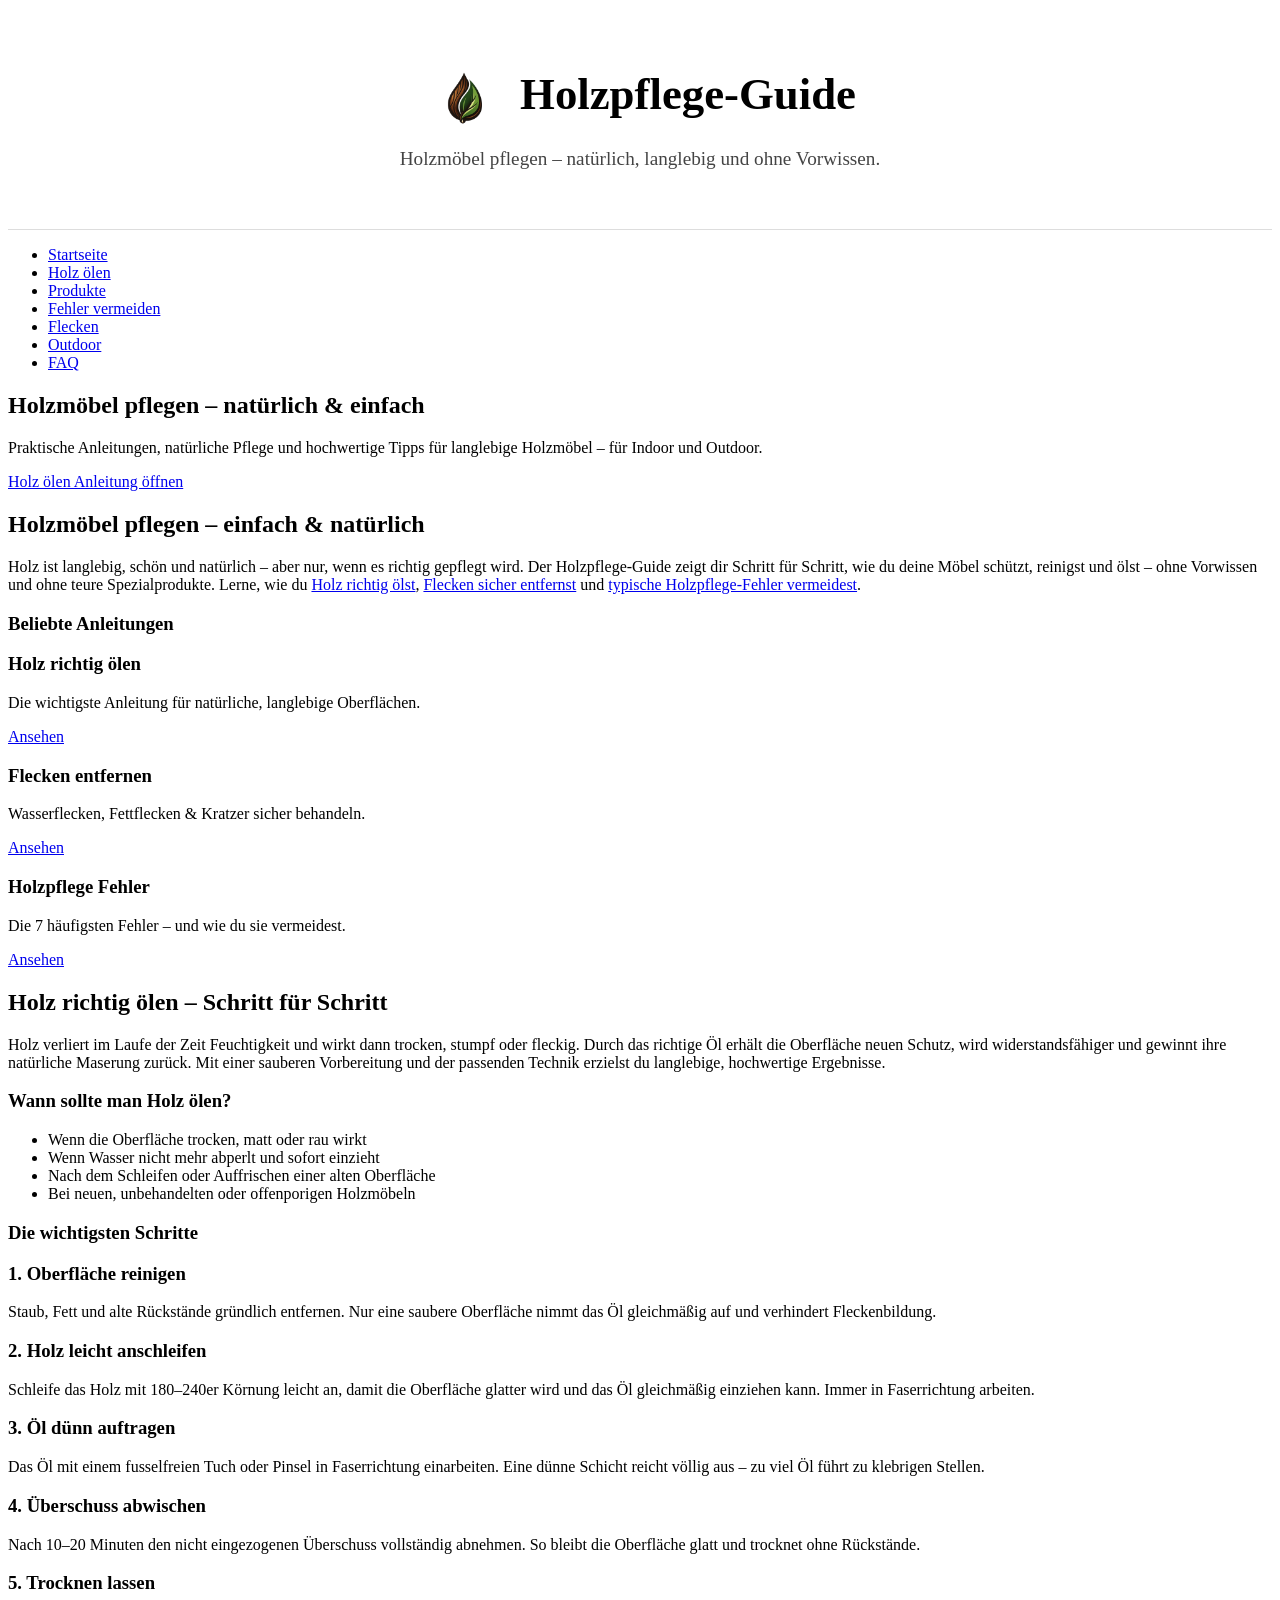
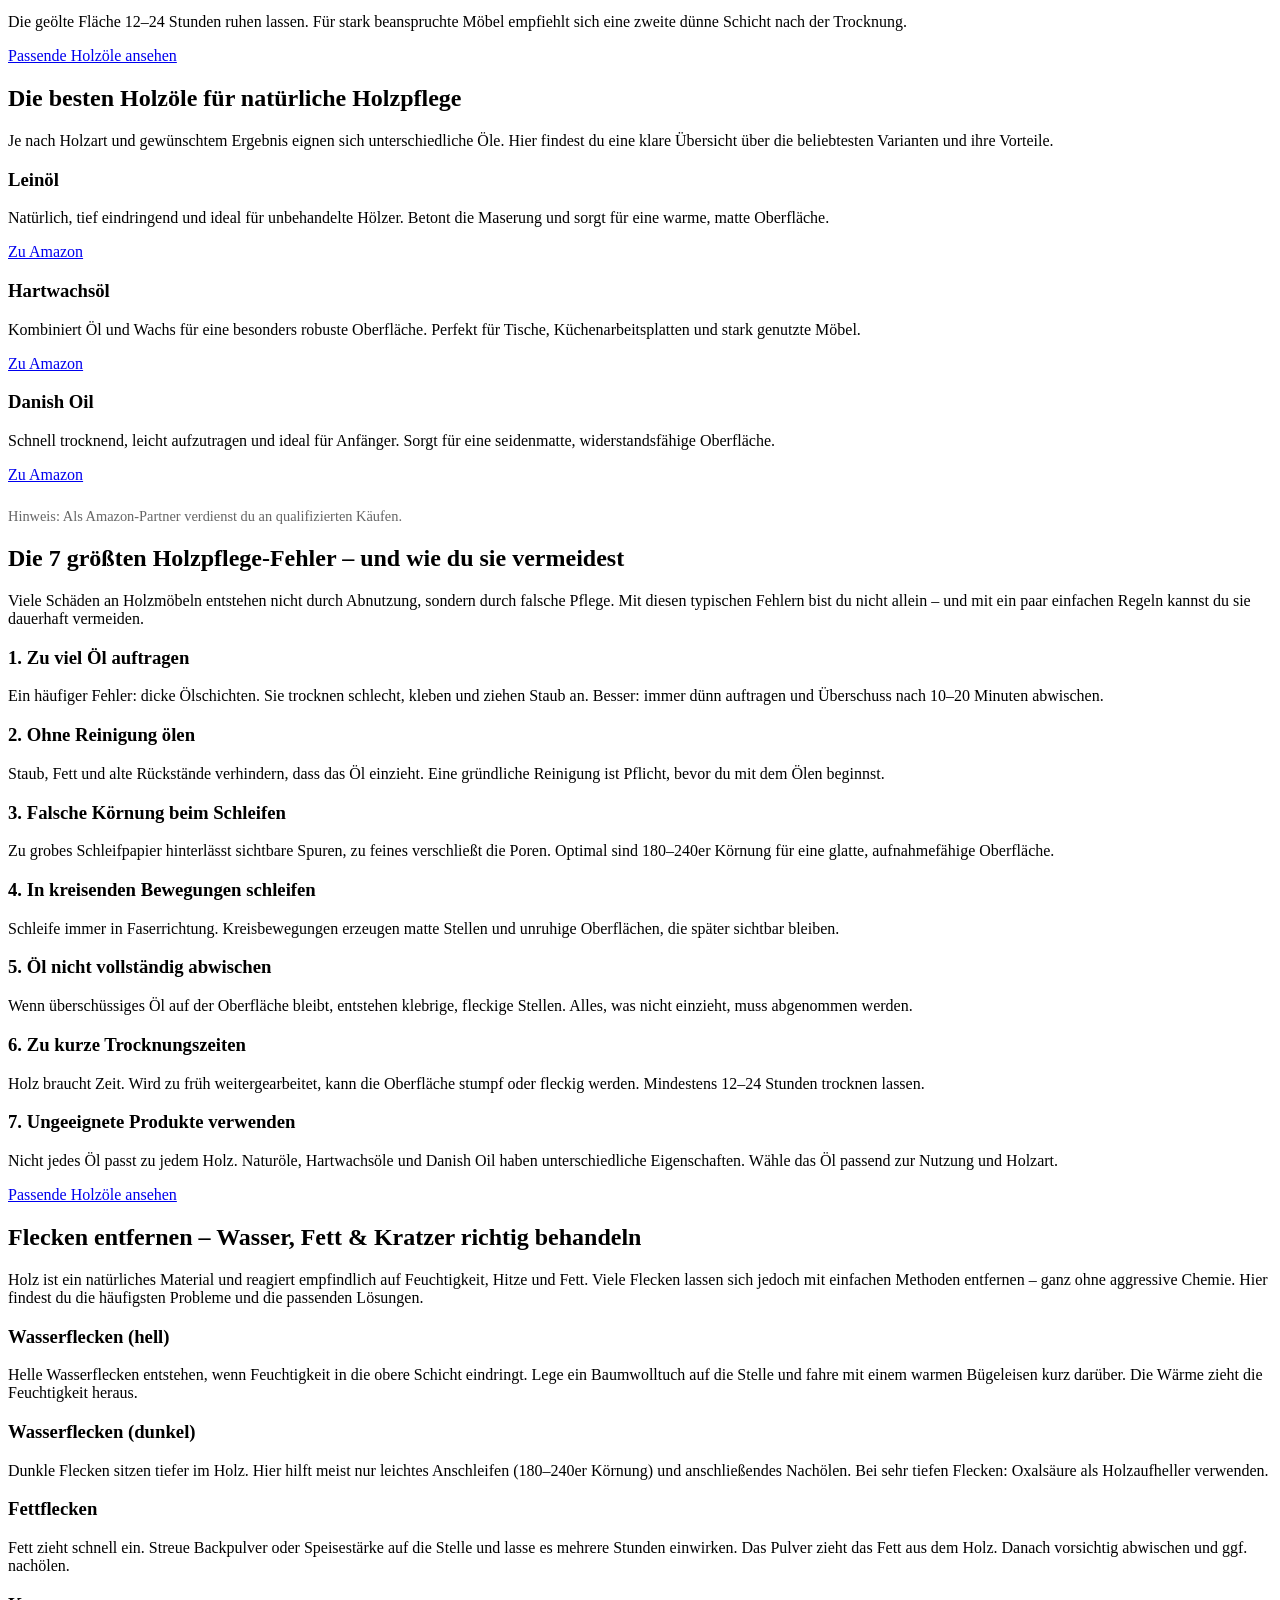
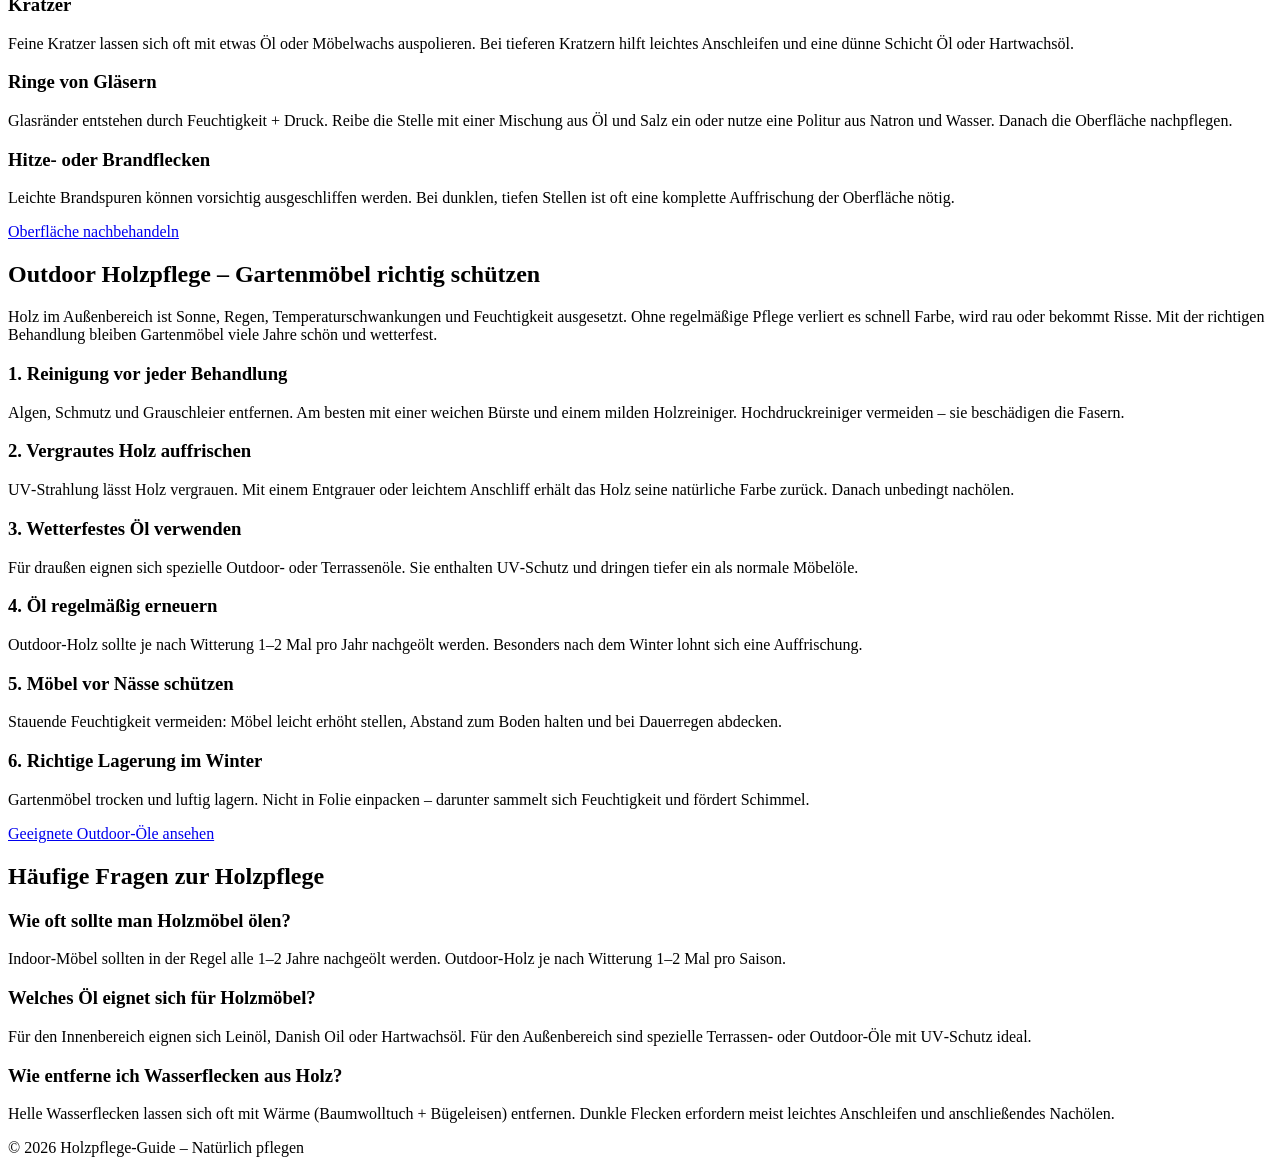
==== commit 9623bbc9: "Change greeting from 'Hello' to 'Goodbye'" ====
--- a/index.html
+++ b/index.html
@@ -28,189 +28,6 @@
   }
   </script>
 
-  <style>
-    @import url('https://fonts.googleapis.com/css2?family=Inter:wght@300;400;600&family=Playfair+Display:wght@600&display=swap');
-
-    :root {
-      --beige-light: #F4EFE6;
-      --beige-dark: #E8DFD1;
-      --wood-brown: #A67C52;
-      --forest: #2F4F4F;
-      --petrol: #0A6F6A;
-      --white: #FFFFFF;
-    }
-
-    body {
-      margin: 0;
-      background: var(--beige-light);
-      font-family: 'Inter', sans-serif;
-      color: #2F2F2F;
-      line-height: 1.7;
-    }
-
-    header {
-      background: var(--beige-dark);
-      padding: 3rem 1.5rem;
-      text-align: center;
-      border-bottom: 1px solid #ddd;
-    }
-
-    header img {
-      height: 100px;
-      margin-bottom: 1rem;
-      border-radius: 8px;
-    }
-
-    header h1 {
-      font-family: 'Playfair Display', serif;
-      font-size: 2.8rem;
-      margin: 0;
-      color: var(--forest);
-    }
-
-    header p {
-      font-size: 1.2rem;
-      margin-top: 0.5rem;
-      color: #444;
-    }
-
-    .hero {
-      background-image: url('https://copilot.microsoft.com/th/id/BCO.8249126a-baaa-47b8-9e8a-5a10c429e8d6.png');
-      background-size: cover;
-      background-position: center;
-      background-repeat: no-repeat;
-      padding: 6rem 1.5rem;
-      border-radius: 14px;
-      margin: 2rem auto;
-      max-width: 1000px;
-      color: #fff;
-      text-align: center;
-    }
-
-    .hero-inner {
-      background: rgba(0,0,0,0.45);
-      padding: 2rem;
-      border-radius: 12px;
-    }
-
-    .hero h2 {
-      font-family: 'Playfair Display', serif;
-      font-size: 2.6rem;
-      margin: 0 0 1rem 0;
-    }
-
-    .hero p {
-      font-size: 1.2rem;
-      margin-bottom: 1.5rem;
-    }
-
-    nav {
-      background: var(--white);
-      border-bottom: 1px solid #ddd;
-      position: sticky;
-      top: 0;
-      z-index: 10;
-    }
-
-    nav ul {
-      list-style: none;
-      margin: 0;
-      padding: 1rem;
-      display: flex;
-      flex-wrap: wrap;
-      justify-content: center;
-      gap: 1rem;
-    }
-
-    nav a {
-      text-decoration: none;
-      color: var(--forest);
-      font-weight: 600;
-      padding: 0.5rem 1rem;
-      border-radius: 8px;
-      transition: 0.2s;
-    }
-
-    nav a:hover {
-      background: var(--petrol);
-      color: var(--white);
-    }
-
-    main {
-      max-width: 1000px;
-      margin: 3rem auto;
-      padding: 0 1.5rem;
-    }
-
-    section {
-      background: var(--white);
-      padding: 3rem;
-      margin-bottom: 3rem;
-      border-radius: 14px;
-      box-shadow: 0 4px 20px rgba(0,0,0,0.06);
-    }
-
-    h2 {
-      font-family: 'Playfair Display', serif;
-      font-size: 2.2rem;
-      margin-top: 0;
-      color: var(--forest);
-    }
-
-    h3 {
-      margin-top: 1.5rem;
-      color: var(--petrol);
-    }
-
-    .btn {
-      display: inline-block;
-      padding: 0.9rem 1.6rem;
-      background: var(--wood-brown);
-      color: var(--white);
-      border-radius: 10px;
-      text-decoration: none;
-      font-weight: 600;
-      letter-spacing: 0.3px;
-      transition: 0.25s;
-    
-      /* NEU: Abstand zum Text */
-      margin-top: 1.4rem;
-      margin-bottom: 0.4rem;
-    }
-
-
-    .btn:hover {
-      background: var(--forest);
-      transform: translateY(-2px);
-    }
-
-    .card-grid {
-      display: grid;
-      grid-template-columns: repeat(auto-fit, minmax(260px, 1fr));
-      gap: 1.5rem;
-      margin-top: 1.5rem;
-    }
-
-    .card {
-      background: var(--white);
-      padding: 1.5rem;
-      border-radius: 12px;
-      box-shadow: 0 3px 12px rgba(0,0,0,0.05);
-      transition: 0.2s;
-    }
-
-    .card:hover {
-      transform: translateY(-4px);
-      box-shadow: 0 6px 18px rgba(0,0,0,0.08);
-    }
-
-    footer {
-      text-align: center;
-      padding: 2rem;
-      color: #666;
-      font-size: 0.9rem;
-    }
-  </style>
 </head>
 
 <body>
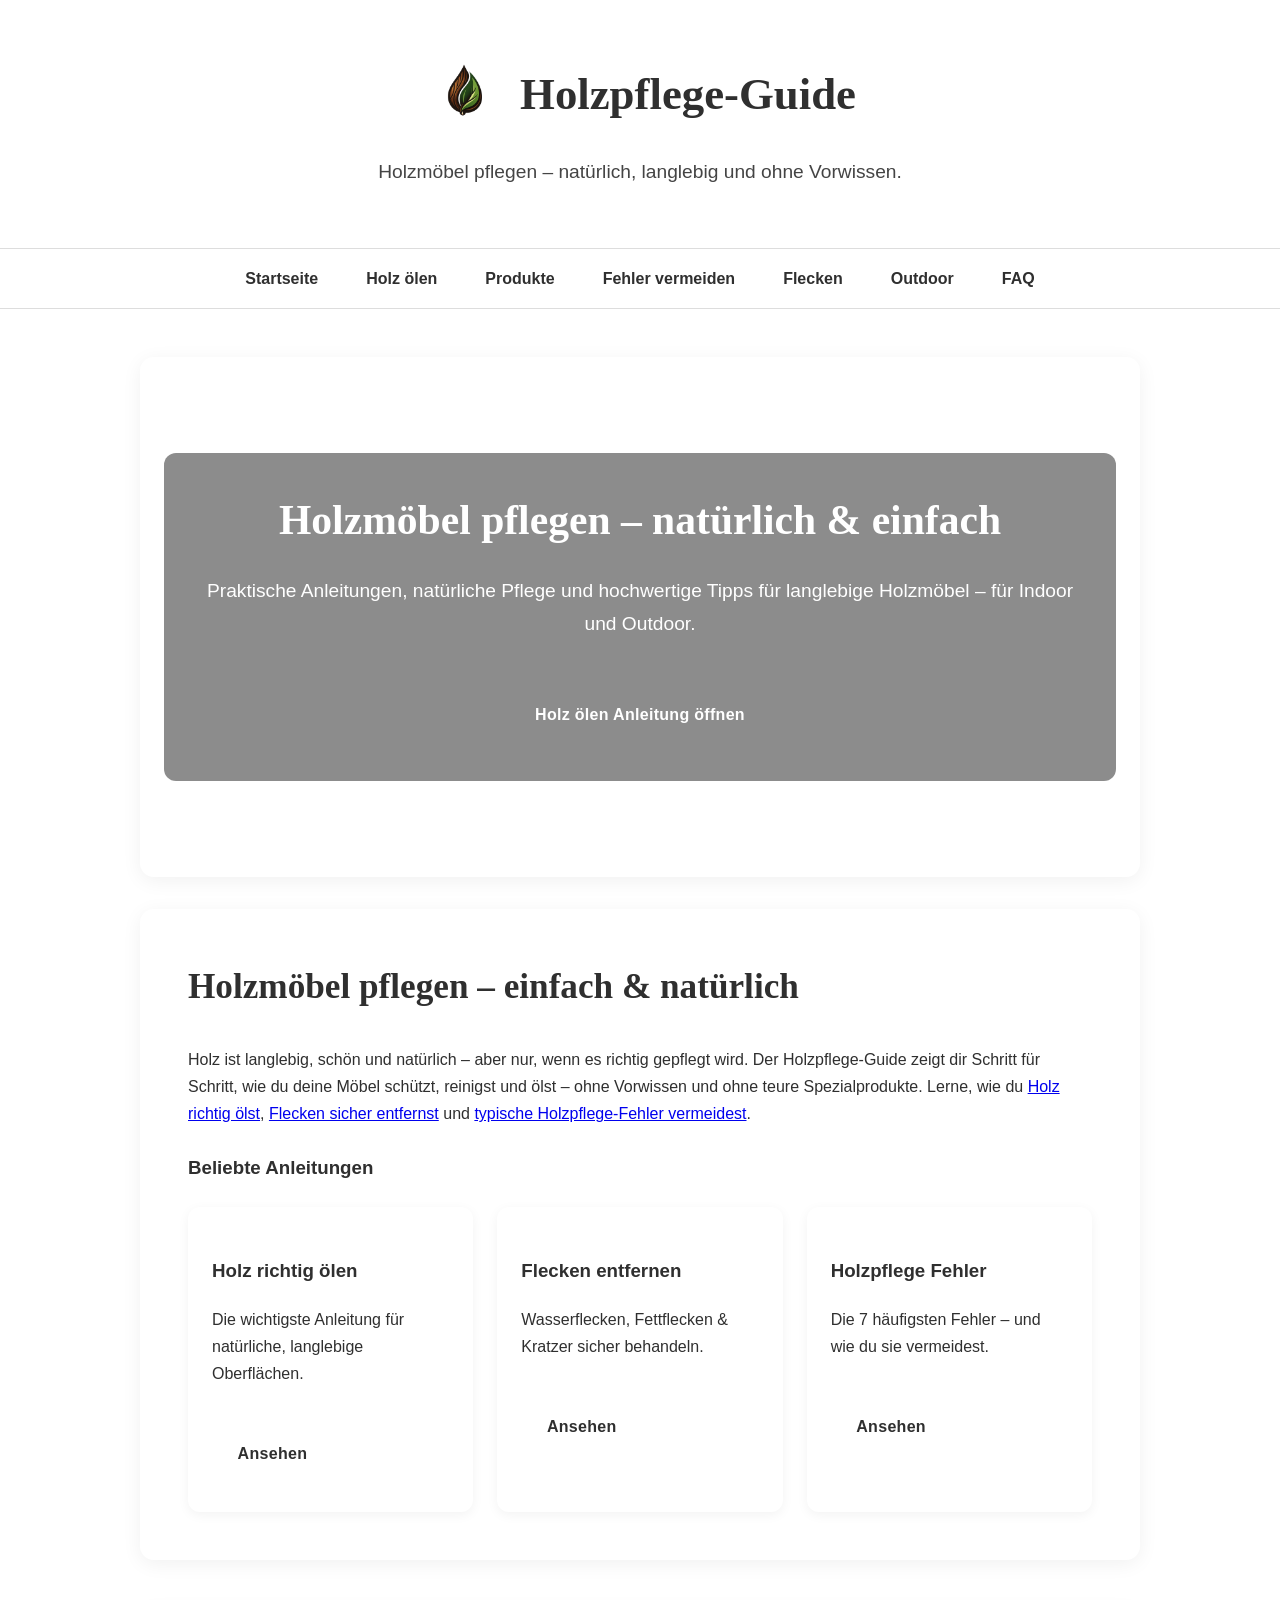
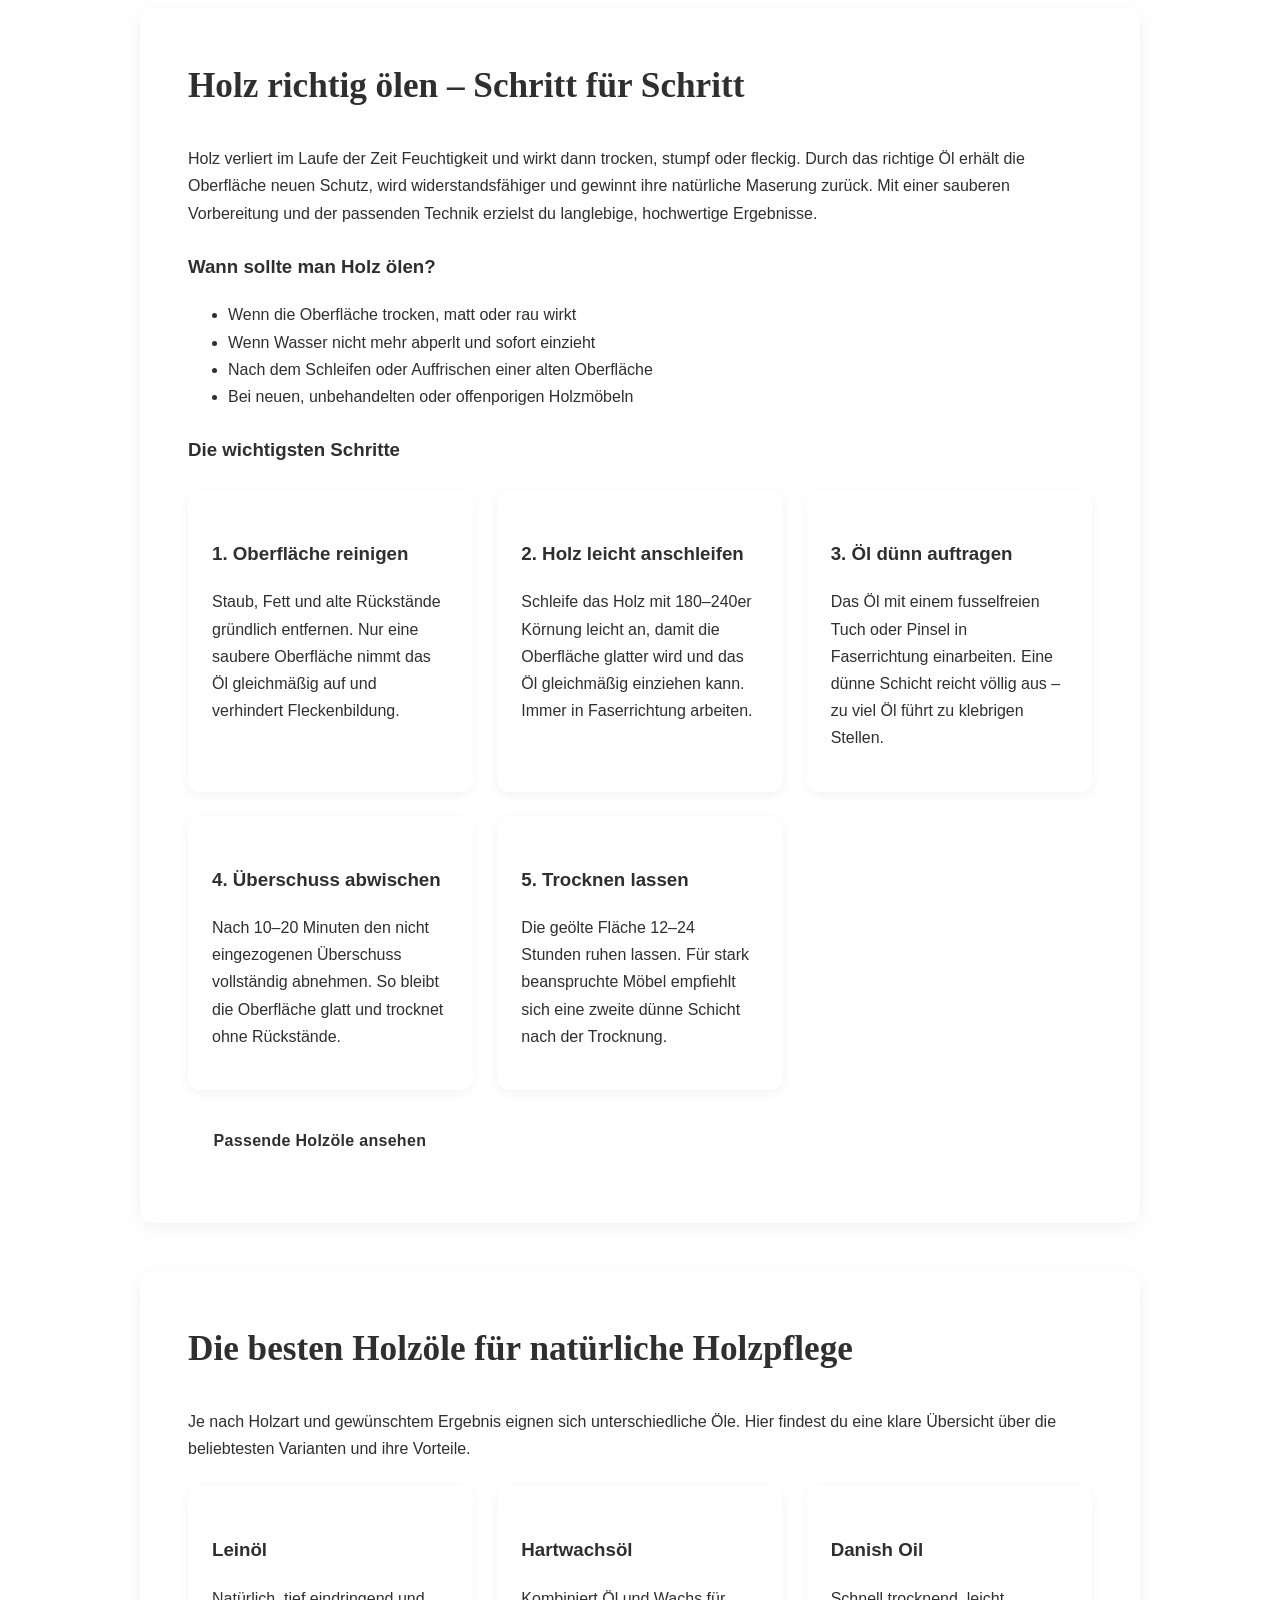
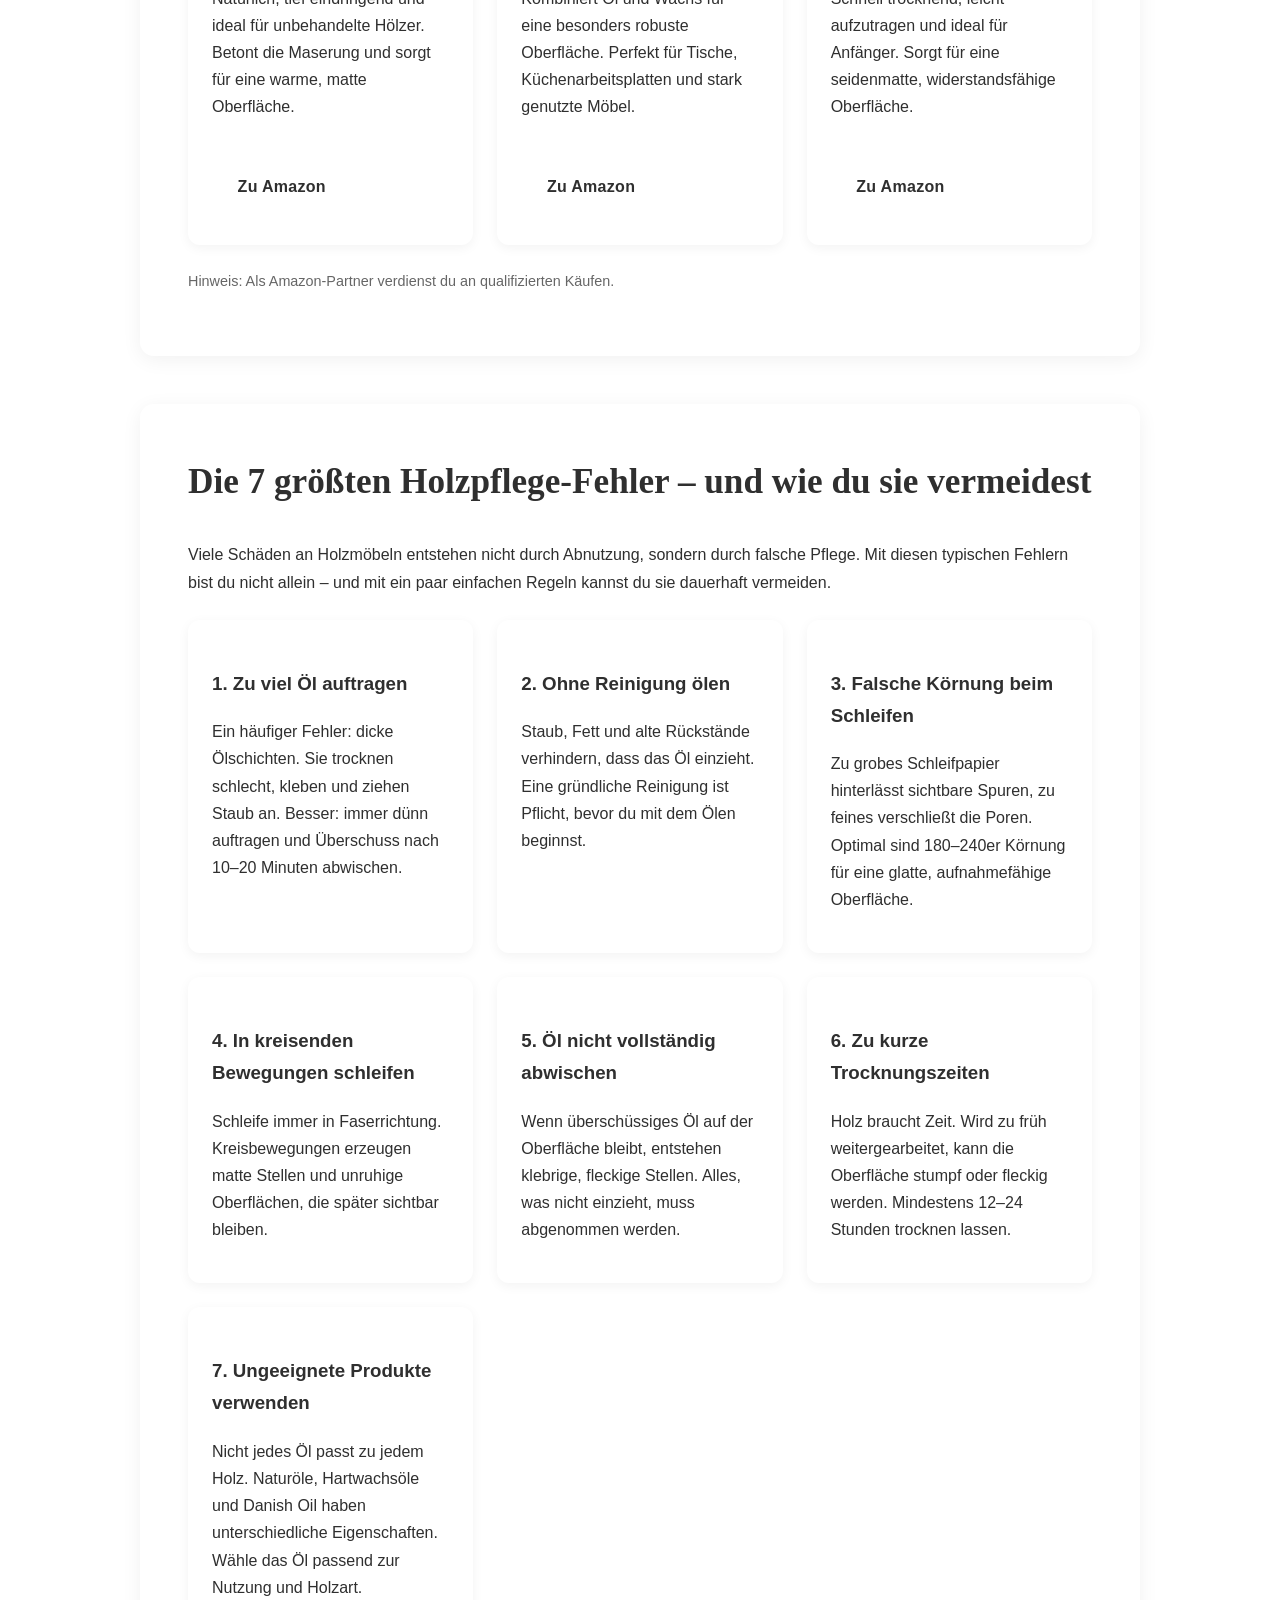
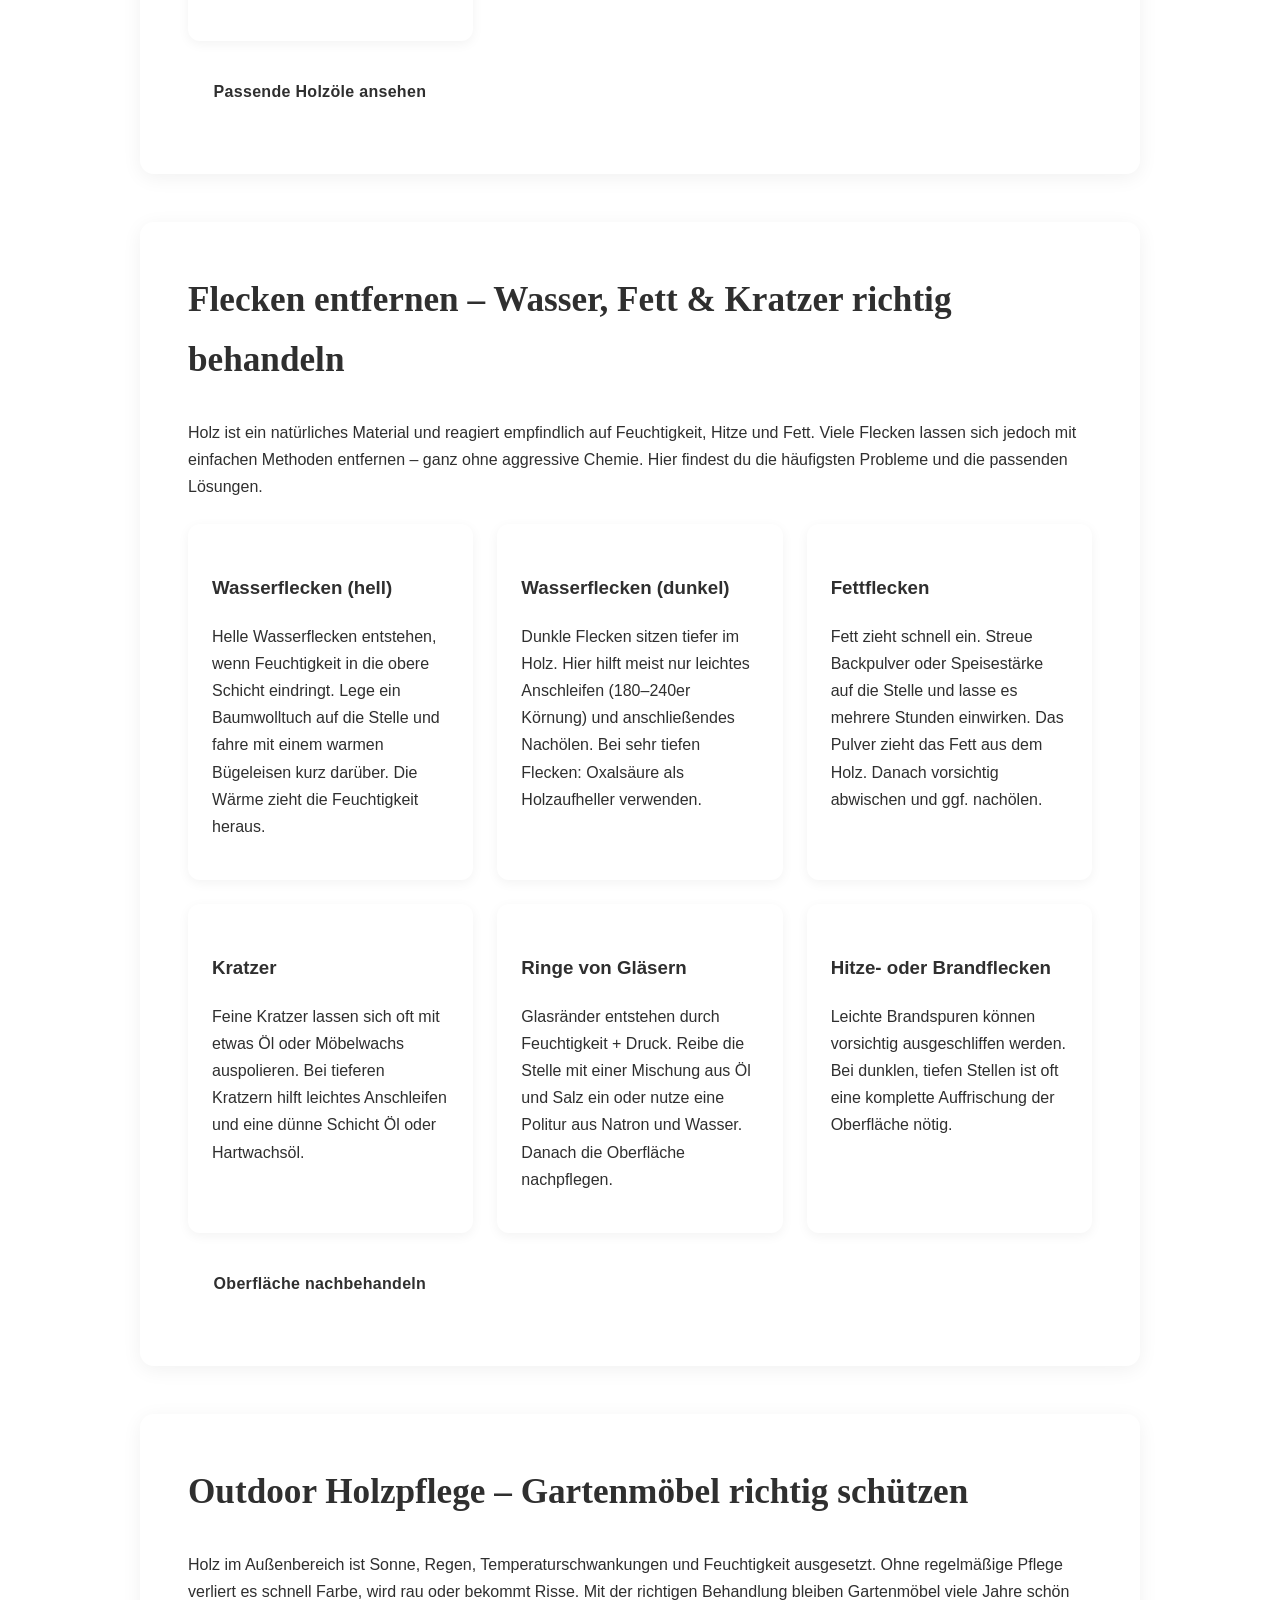
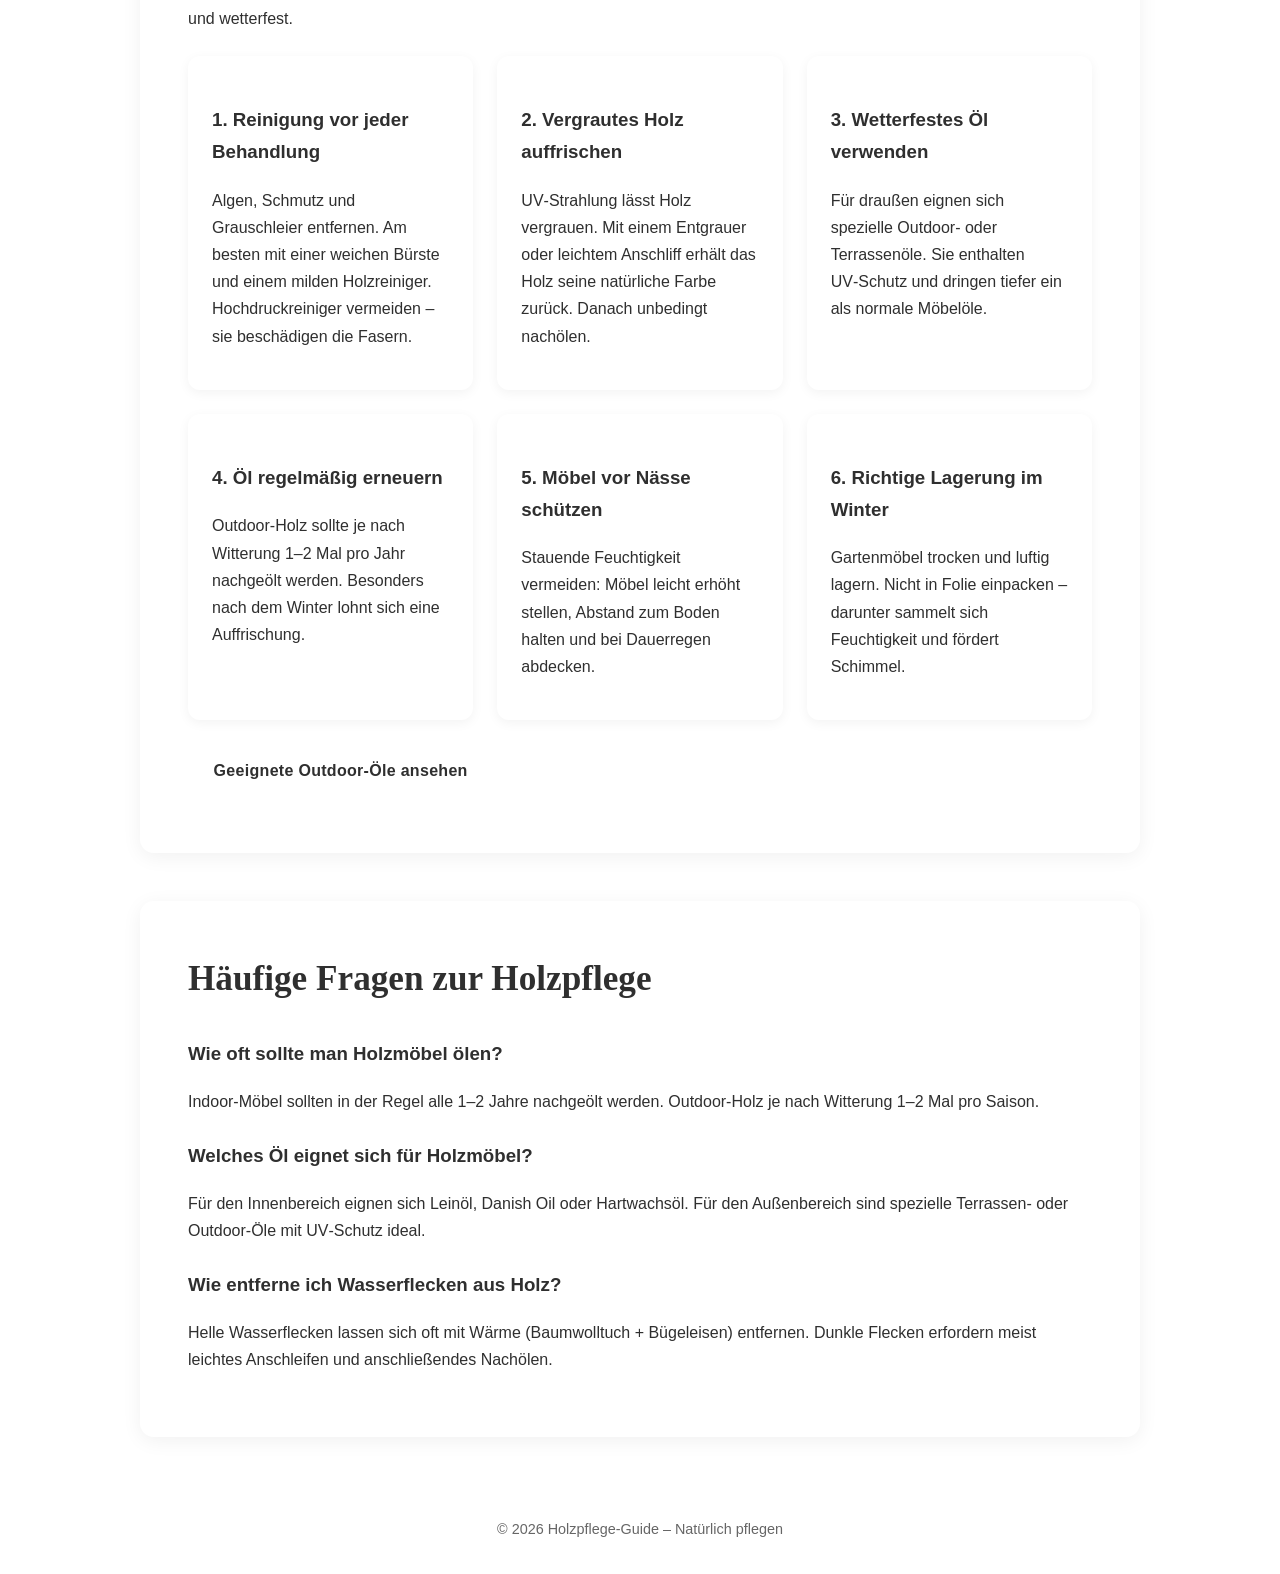
==== commit f553ea87: "Update index.html" ====
--- a/index.html
+++ b/index.html
@@ -14,6 +14,9 @@
   <meta name="viewport" content="width=device-width, initial-scale=1">
   <meta name="description" content="Holzpflege‑Guide: Schritt‑für‑Schritt Anleitungen zum Holz ölen, reinigen und auffrischen. Tipps für Indoor & Outdoor Holzmöbel – natürlich, einfach und verständlich.">
 
+    <!-- Externes CSS -->
+  <link rel="stylesheet" href="/assets/css/style.css">
+  
   <script type="application/ld+json">
   {
     "@context": "https://schema.org",
--- a/assets/css/style.css
+++ b/assets/css/style.css
@@ -0,0 +1,183 @@
+ <style>
+    @import url('https://fonts.googleapis.com/css2?family=Inter:wght@300;400;600&family=Playfair+Display:wght@600&display=swap');
+
+    :root {
+      --beige-light: #F4EFE6;
+      --beige-dark: #E8DFD1;
+      --wood-brown: #A67C52;
+      --forest: #2F4F4F;
+      --petrol: #0A6F6A;
+      --white: #FFFFFF;
+    }
+
+    body {
+      margin: 0;
+      background: var(--beige-light);
+      font-family: 'Inter', sans-serif;
+      color: #2F2F2F;
+      line-height: 1.7;
+    }
+
+    header {
+      background: var(--beige-dark);
+      padding: 3rem 1.5rem;
+      text-align: center;
+      border-bottom: 1px solid #ddd;
+    }
+
+    header img {
+      height: 100px;
+      margin-bottom: 1rem;
+      border-radius: 8px;
+    }
+
+    header h1 {
+      font-family: 'Playfair Display', serif;
+      font-size: 2.8rem;
+      margin: 0;
+      color: var(--forest);
+    }
+
+    header p {
+      font-size: 1.2rem;
+      margin-top: 0.5rem;
+      color: #444;
+    }
+
+    .hero {
+      background-image: url('https://copilot.microsoft.com/th/id/BCO.8249126a-baaa-47b8-9e8a-5a10c429e8d6.png');
+      background-size: cover;
+      background-position: center;
+      background-repeat: no-repeat;
+      padding: 6rem 1.5rem;
+      border-radius: 14px;
+      margin: 2rem auto;
+      max-width: 1000px;
+      color: #fff;
+      text-align: center;
+    }
+
+    .hero-inner {
+      background: rgba(0,0,0,0.45);
+      padding: 2rem;
+      border-radius: 12px;
+    }
+
+    .hero h2 {
+      font-family: 'Playfair Display', serif;
+      font-size: 2.6rem;
+      margin: 0 0 1rem 0;
+    }
+
+    .hero p {
+      font-size: 1.2rem;
+      margin-bottom: 1.5rem;
+    }
+
+    nav {
+      background: var(--white);
+      border-bottom: 1px solid #ddd;
+      position: sticky;
+      top: 0;
+      z-index: 10;
+    }
+
+    nav ul {
+      list-style: none;
+      margin: 0;
+      padding: 1rem;
+      display: flex;
+      flex-wrap: wrap;
+      justify-content: center;
+      gap: 1rem;
+    }
+
+    nav a {
+      text-decoration: none;
+      color: var(--forest);
+      font-weight: 600;
+      padding: 0.5rem 1rem;
+      border-radius: 8px;
+      transition: 0.2s;
+    }
+
+    nav a:hover {
+      background: var(--petrol);
+      color: var(--white);
+    }
+
+    main {
+      max-width: 1000px;
+      margin: 3rem auto;
+      padding: 0 1.5rem;
+    }
+
+    section {
+      background: var(--white);
+      padding: 3rem;
+      margin-bottom: 3rem;
+      border-radius: 14px;
+      box-shadow: 0 4px 20px rgba(0,0,0,0.06);
+    }
+
+    h2 {
+      font-family: 'Playfair Display', serif;
+      font-size: 2.2rem;
+      margin-top: 0;
+      color: var(--forest);
+    }
+
+    h3 {
+      margin-top: 1.5rem;
+      color: var(--petrol);
+    }
+
+    .btn {
+      display: inline-block;
+      padding: 0.9rem 1.6rem;
+      background: var(--wood-brown);
+      color: var(--white);
+      border-radius: 10px;
+      text-decoration: none;
+      font-weight: 600;
+      letter-spacing: 0.3px;
+      transition: 0.25s;
+    
+      /* NEU: Abstand zum Text */
+      margin-top: 1.4rem;
+      margin-bottom: 0.4rem;
+    }
+
+
+    .btn:hover {
+      background: var(--forest);
+      transform: translateY(-2px);
+    }
+
+    .card-grid {
+      display: grid;
+      grid-template-columns: repeat(auto-fit, minmax(260px, 1fr));
+      gap: 1.5rem;
+      margin-top: 1.5rem;
+    }
+
+    .card {
+      background: var(--white);
+      padding: 1.5rem;
+      border-radius: 12px;
+      box-shadow: 0 3px 12px rgba(0,0,0,0.05);
+      transition: 0.2s;
+    }
+
+    .card:hover {
+      transform: translateY(-4px);
+      box-shadow: 0 6px 18px rgba(0,0,0,0.08);
+    }
+
+    footer {
+      text-align: center;
+      padding: 2rem;
+      color: #666;
+      font-size: 0.9rem;
+    }
+  </style>
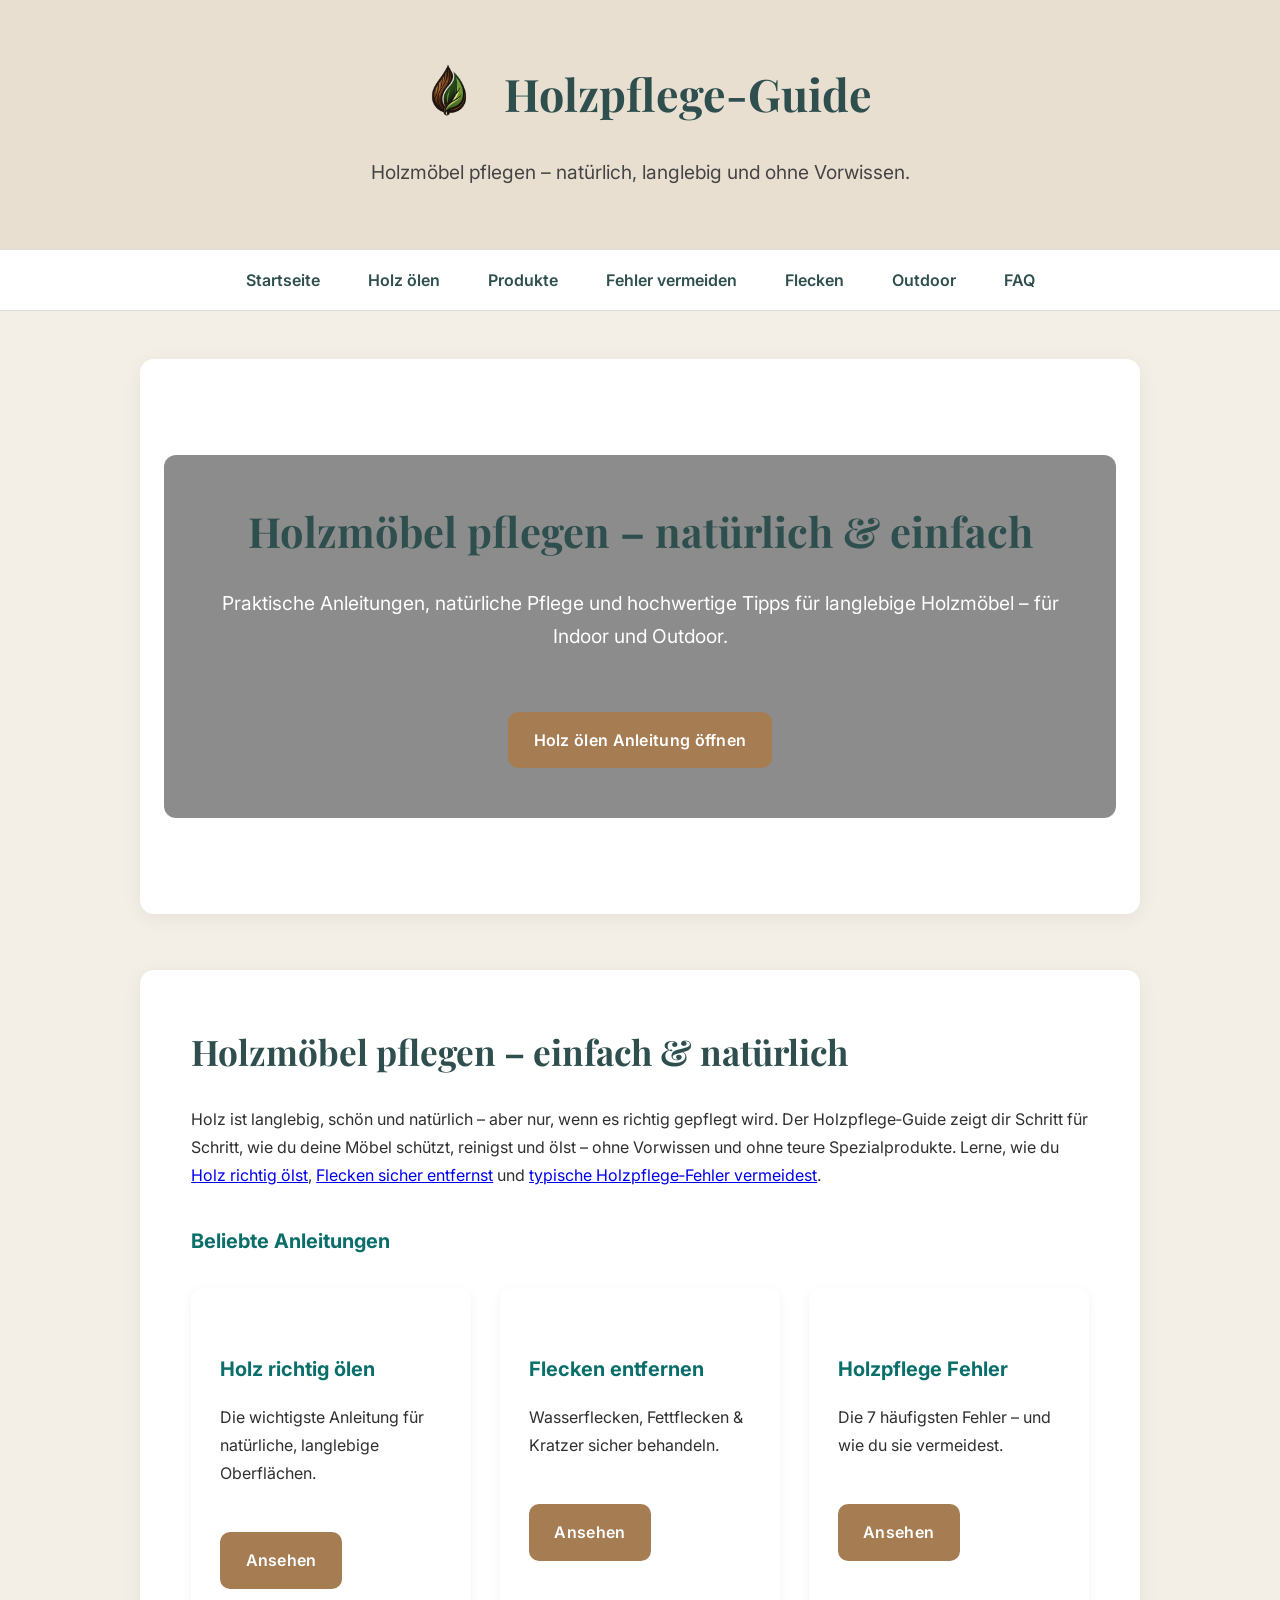
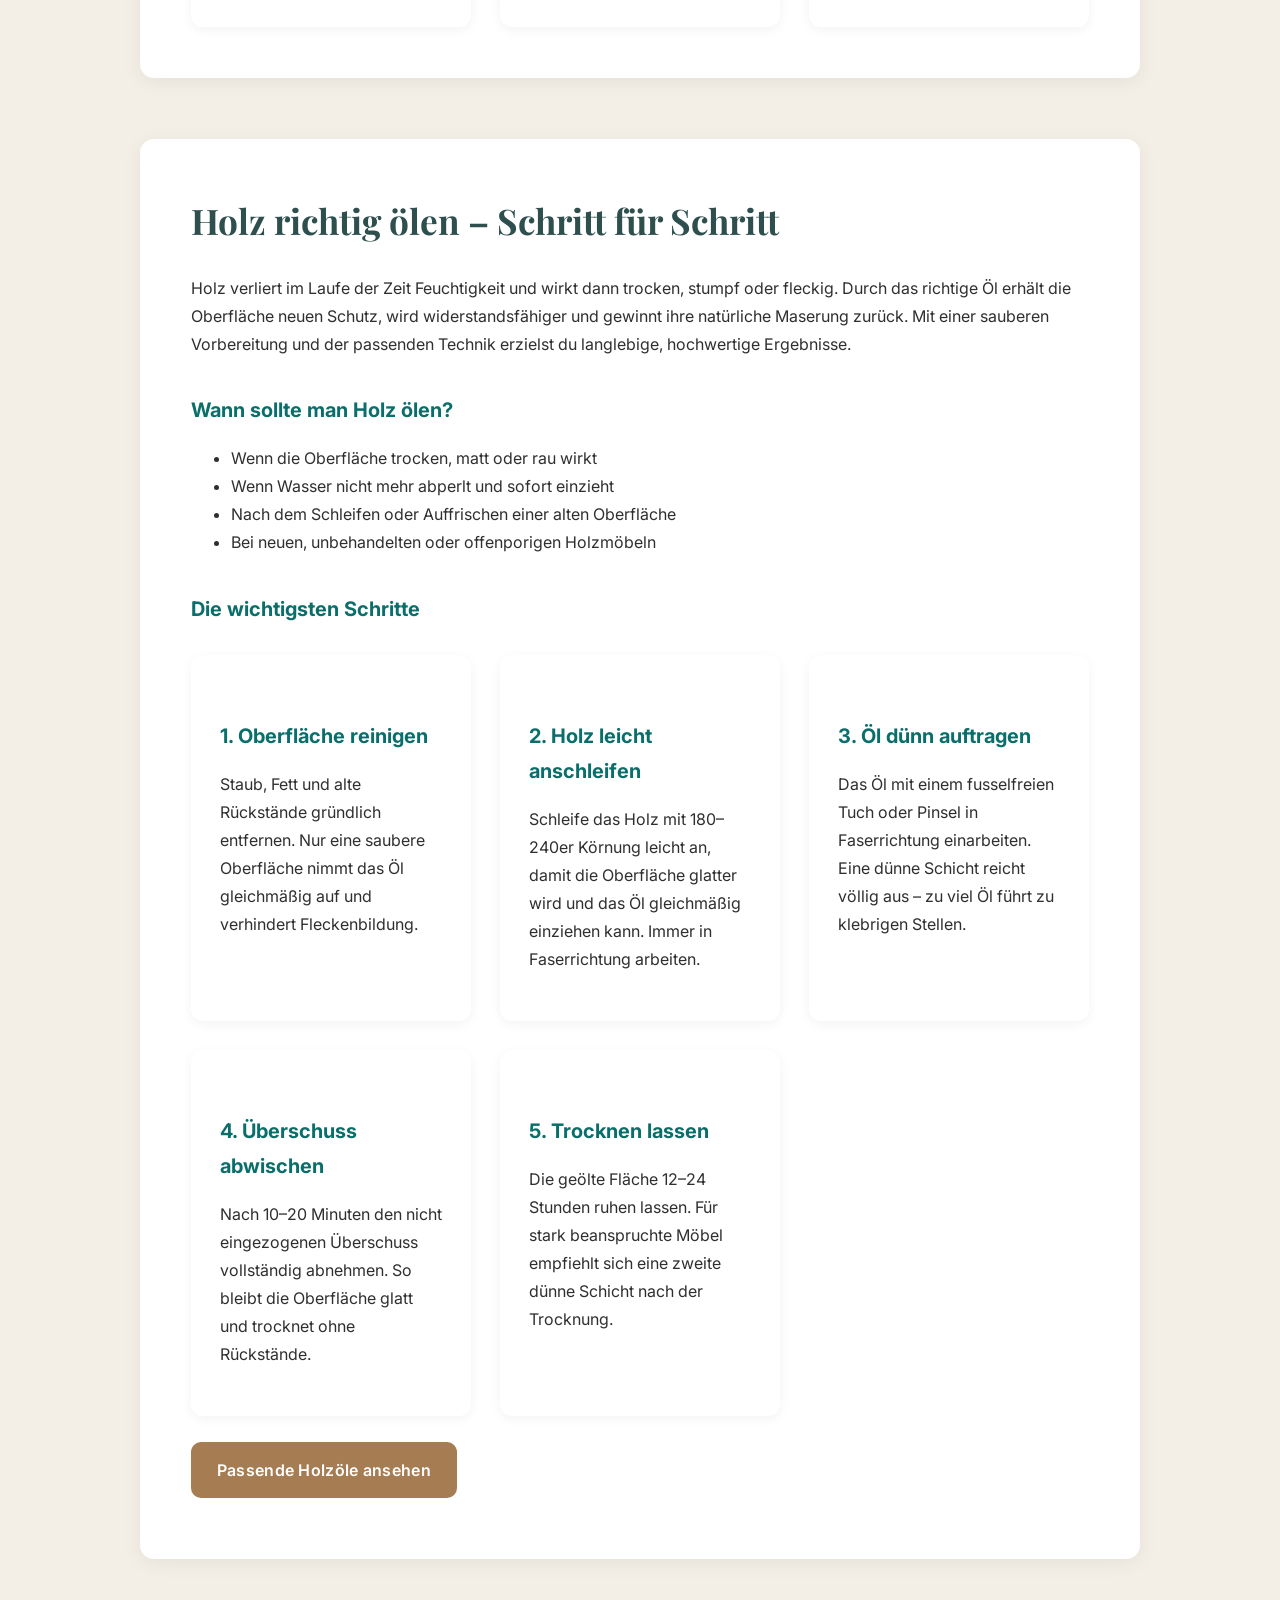
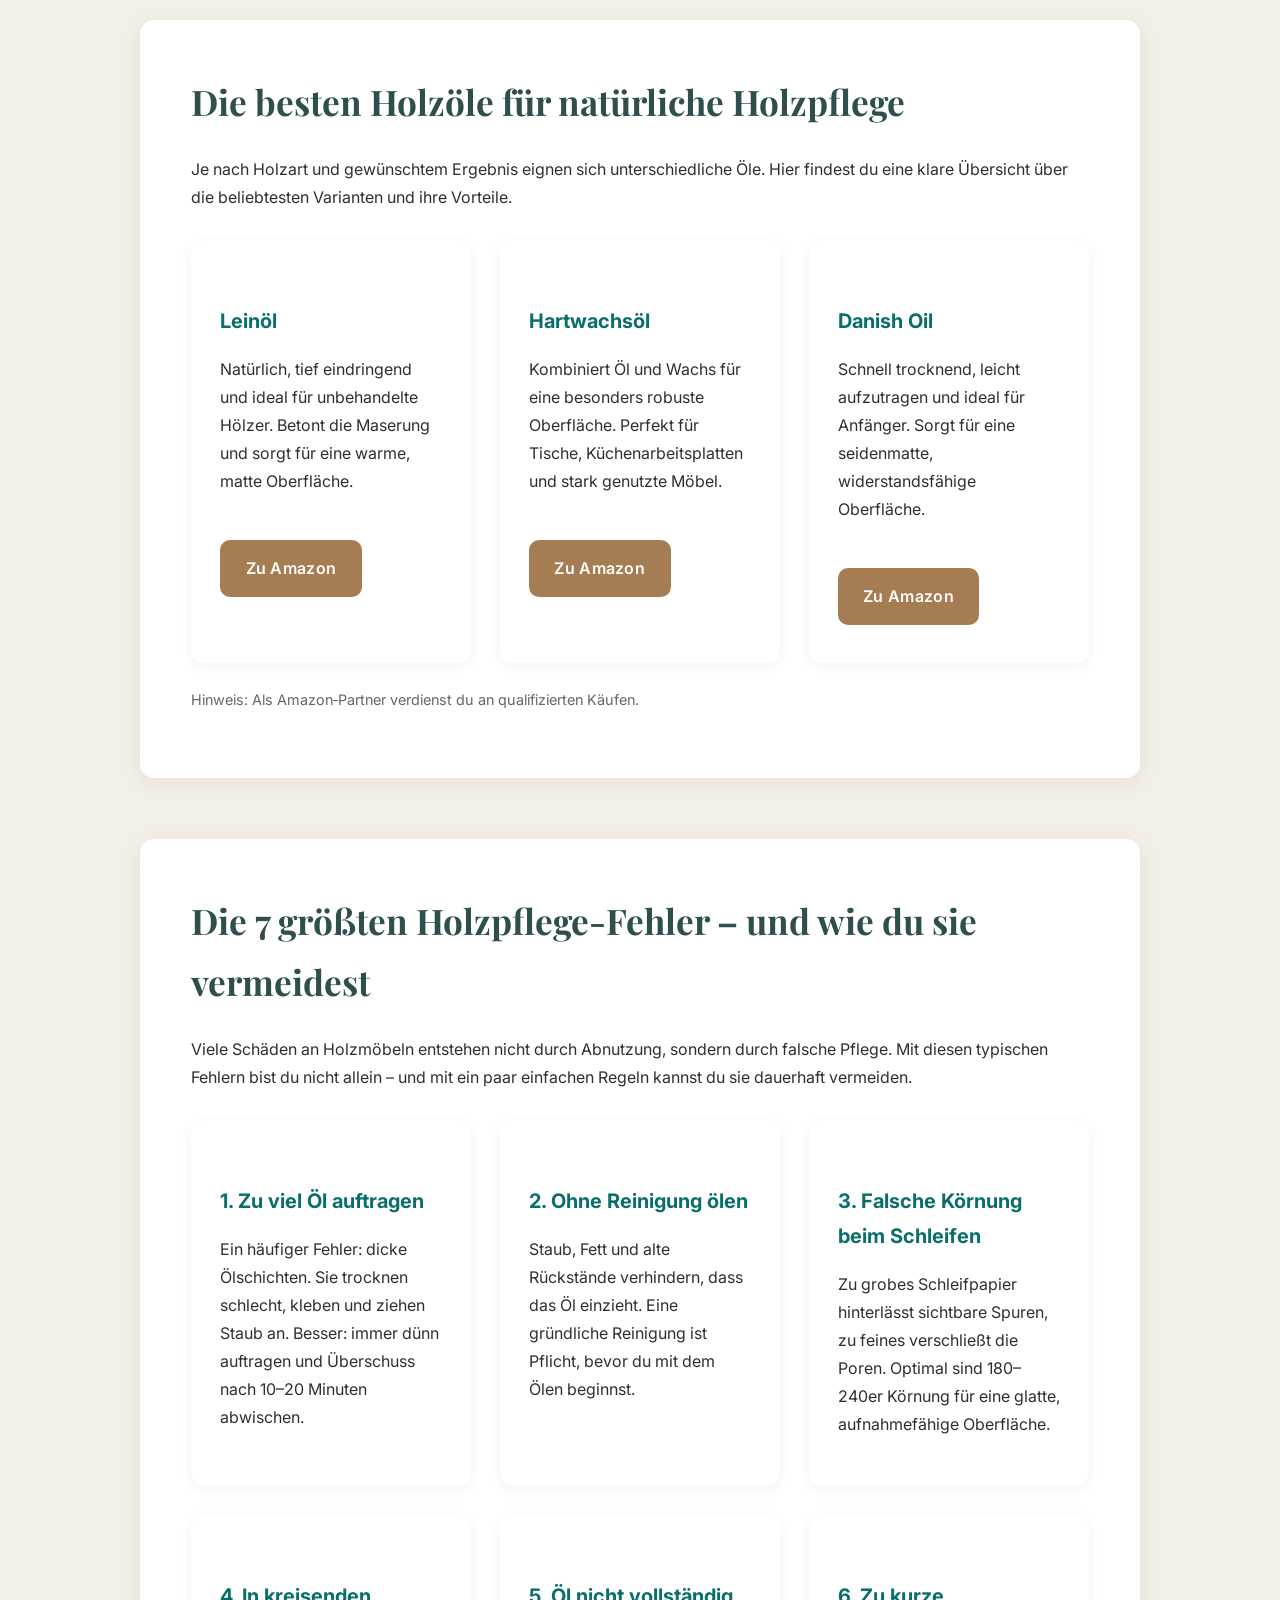
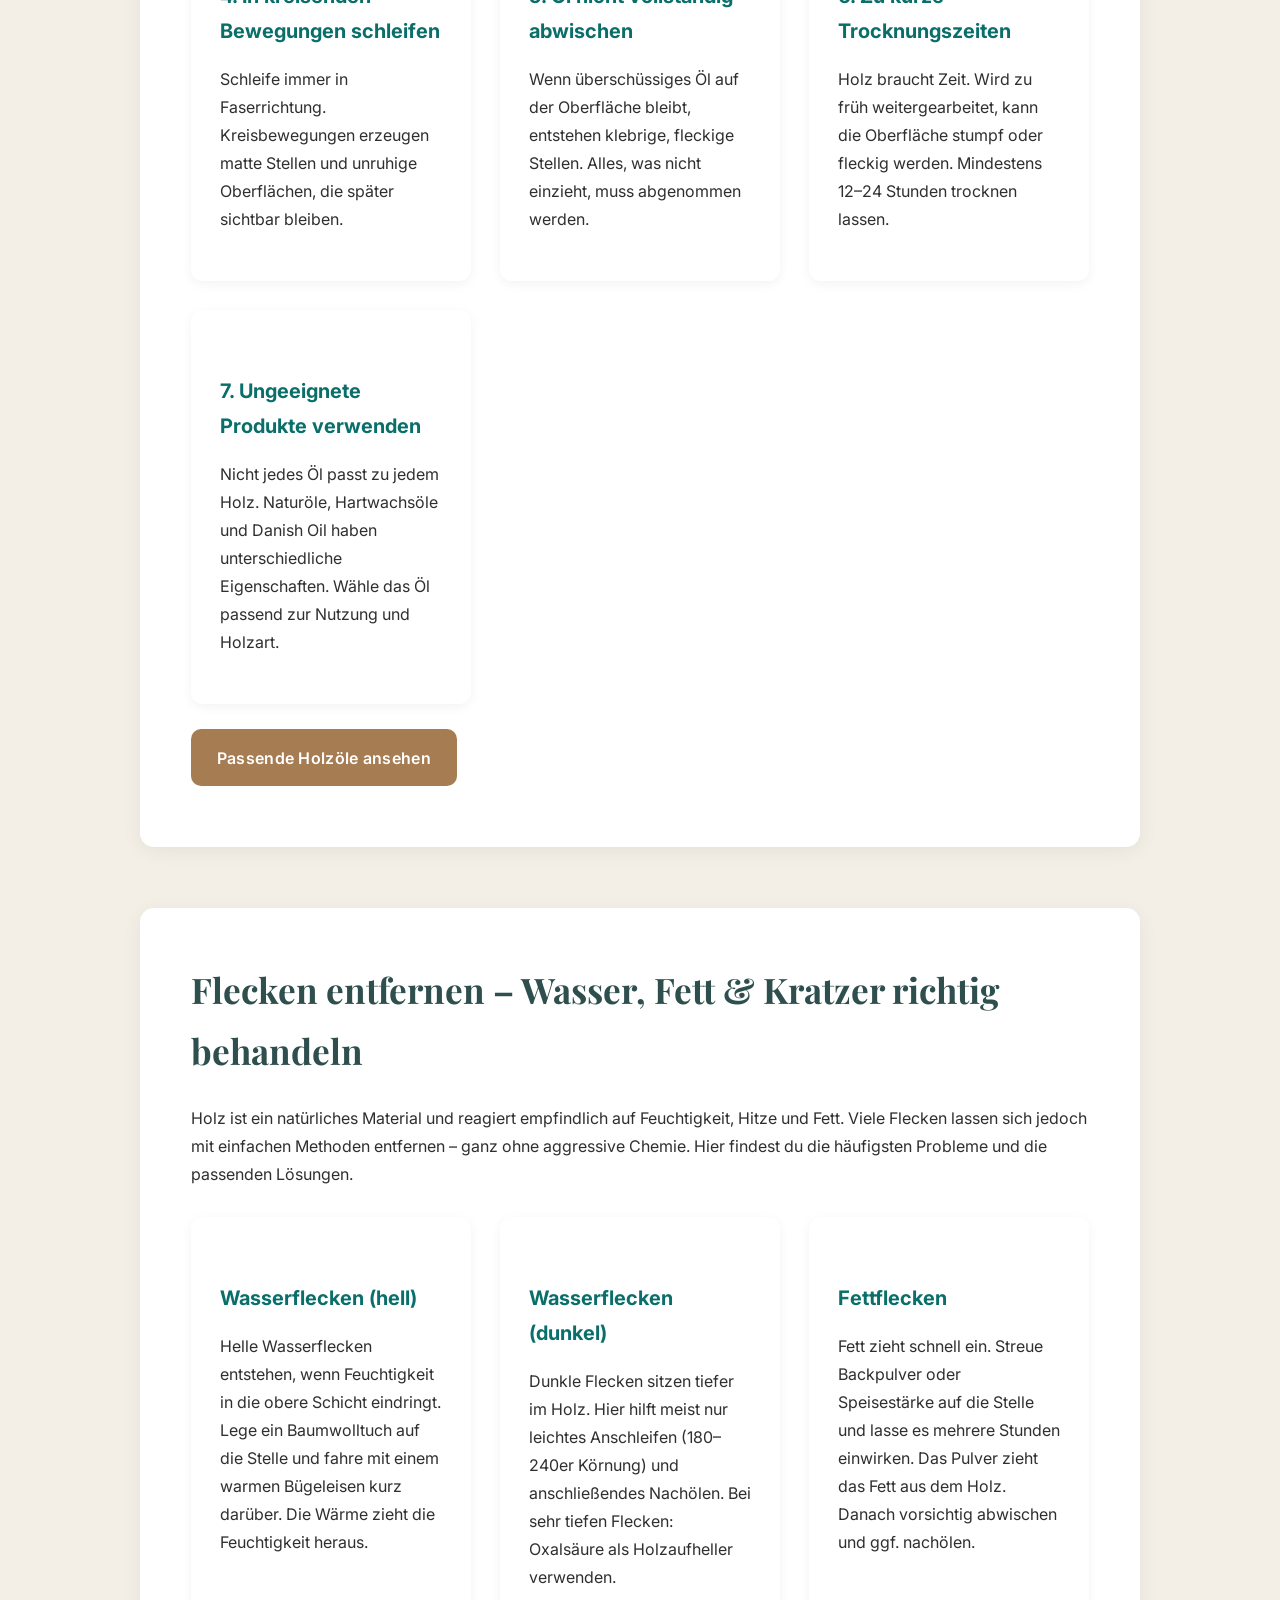
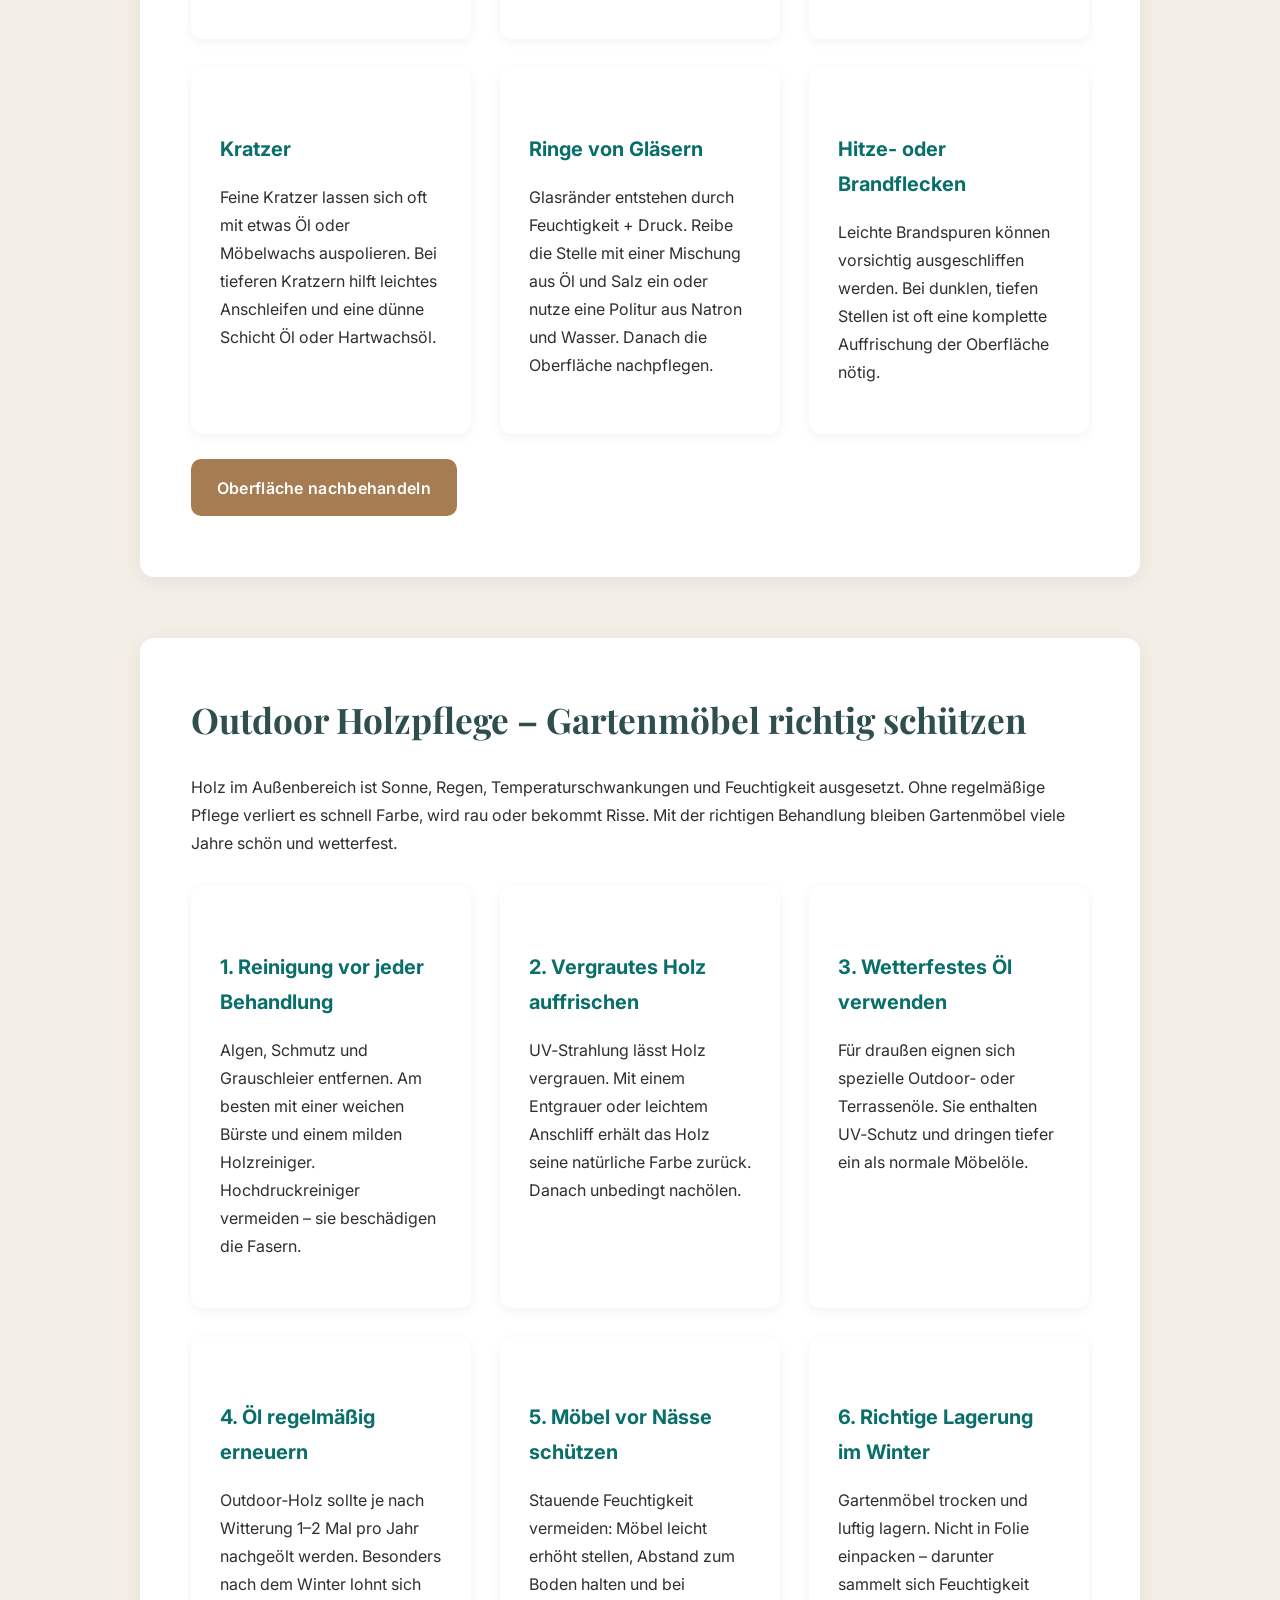
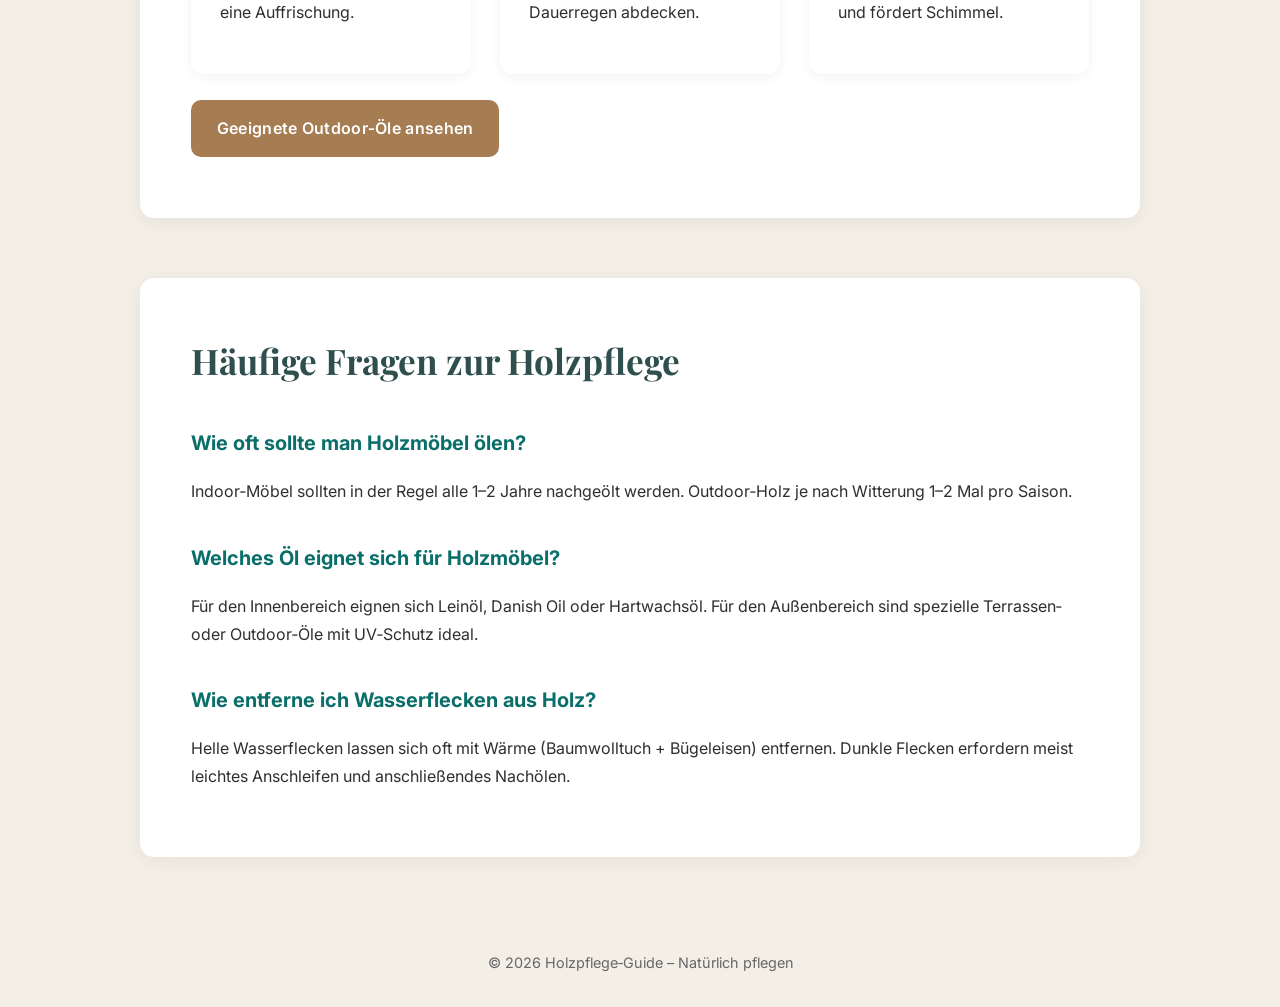
==== commit 765bdae2: "Update index.html" ====
--- a/index.html
+++ b/index.html
@@ -14,9 +14,6 @@
   <meta name="viewport" content="width=device-width, initial-scale=1">
   <meta name="description" content="Holzpflege‑Guide: Schritt‑für‑Schritt Anleitungen zum Holz ölen, reinigen und auffrischen. Tipps für Indoor & Outdoor Holzmöbel – natürlich, einfach und verständlich.">
 
-    <!-- Externes CSS -->
-  <link rel="stylesheet" href="/assets/css/style.css">
-  
   <script type="application/ld+json">
   {
     "@context": "https://schema.org",
@@ -31,6 +28,201 @@
   }
   </script>
 
+  <style>
+  @import url('https://fonts.googleapis.com/css2?family=Inter:wght@300;400;600&family=Playfair+Display:wght@600&display=swap');
+
+:root {
+  --beige-light: #F4EFE6;
+  --beige-dark: #E8DFD1;
+  --wood-brown: #A67C52;
+  --forest: #2F4F4F;
+  --petrol: #0A6F6A;
+  --white: #FFFFFF;
+}
+
+body {
+  margin: 0;
+  background: var(--beige-light);
+  font-family: 'Inter', sans-serif;
+  color: #2F2F2F;
+  line-height: 1.75;
+}
+
+/* HEADER */
+header {
+  background: var(--beige-dark);
+  padding: 3rem 1.5rem;
+  text-align: center;
+  border-bottom: 1px solid #ddd;
+}
+
+header img {
+  height: 100px;
+  margin-bottom: 1rem;
+  border-radius: 8px;
+}
+
+header h1 {
+  font-family: 'Playfair Display', serif;
+  font-size: 2.8rem;
+  margin: 0;
+  color: var(--forest);
+}
+
+header p {
+  font-size: 1.2rem;
+  margin-top: 0.5rem;
+  color: #444;
+}
+
+/* HERO */
+.hero {
+  background-image: url('https://copilot.microsoft.com/th/id/BCO.8249126a-baaa-47b8-9e8a-5a10c429e8d6.png');
+  background-size: cover;
+  background-position: center;
+  padding: 6rem 1.5rem;
+  border-radius: 14px;
+  margin: 2rem auto 3.5rem auto;
+  max-width: 1000px;
+  color: #fff;
+  text-align: center;
+}
+
+.hero-inner {
+  background: rgba(0,0,0,0.45);
+  padding: 2.5rem;
+  border-radius: 12px;
+}
+
+.hero h2 {
+  font-family: 'Playfair Display', serif;
+  font-size: 2.6rem;
+  margin: 0 0 1.2rem 0;
+}
+
+.hero p {
+  font-size: 1.2rem;
+  margin-bottom: 2rem;
+}
+
+/* NAVIGATION */
+nav {
+  background: var(--white);
+  border-bottom: 1px solid #ddd;
+  position: sticky;
+  top: 0;
+  z-index: 10;
+}
+
+nav ul {
+  list-style: none;
+  margin: 0;
+  padding: 1rem;
+  display: flex;
+  flex-wrap: wrap;
+  justify-content: center;
+  gap: 1rem;
+}
+
+nav a {
+  text-decoration: none;
+  color: var(--forest);
+  font-weight: 600;
+  padding: 0.5rem 1rem;
+  border-radius: 8px;
+  transition: 0.2s;
+}
+
+nav a:hover {
+  background: var(--petrol);
+  color: var(--white);
+}
+
+/* MAIN */
+main {
+  max-width: 1000px;
+  margin: 3rem auto;
+  padding: 0 1.5rem;
+}
+
+section {
+  background: var(--white);
+  padding: 3.2rem;
+  margin-bottom: 3.8rem;
+  border-radius: 14px;
+  box-shadow: 0 4px 20px rgba(0,0,0,0.06);
+}
+
+/* HEADINGS */
+h2 {
+  font-family: 'Playfair Display', serif;
+  font-size: 2.2rem;
+  margin: 0 0 1.4rem 0;
+  color: var(--forest);
+}
+
+h3 {
+  margin-top: 2.2rem;
+  margin-bottom: 0.8rem;
+  color: var(--petrol);
+  font-size: 1.25rem;
+}
+
+/* BUTTONS */
+.btn {
+  display: inline-block;
+  padding: 0.9rem 1.6rem;
+  background: var(--wood-brown);
+  color: var(--white);
+  border-radius: 10px;
+  text-decoration: none;
+  font-weight: 600;
+  letter-spacing: 0.3px;
+  transition: 0.25s;
+
+  /* NEU: harmonische Abstände */
+  margin-top: 1.6rem;
+  margin-bottom: 0.6rem;
+}
+
+.btn:hover {
+  background: var(--forest);
+  transform: translateY(-2px);
+}
+
+/* CARD GRID */
+.card-grid {
+  display: grid;
+  grid-template-columns: repeat(auto-fit, minmax(260px, 1fr));
+  gap: 1.8rem;
+  margin-top: 1.8rem;
+}
+
+.card {
+  background: var(--white);
+  padding: 1.8rem;
+  border-radius: 12px;
+  box-shadow: 0 3px 12px rgba(0,0,0,0.05);
+  transition: 0.2s;
+}
+
+.card:hover {
+  transform: translateY(-4px);
+  box-shadow: 0 6px 18px rgba(0,0,0,0.08);
+}
+
+.card p {
+  margin-bottom: 1.2rem;
+}
+
+/* FOOTER */
+footer {
+  text-align: center;
+  padding: 2rem;
+  color: #666;
+  font-size: 0.9rem;
+}
+  </style>
 </head>
 
 <body>
